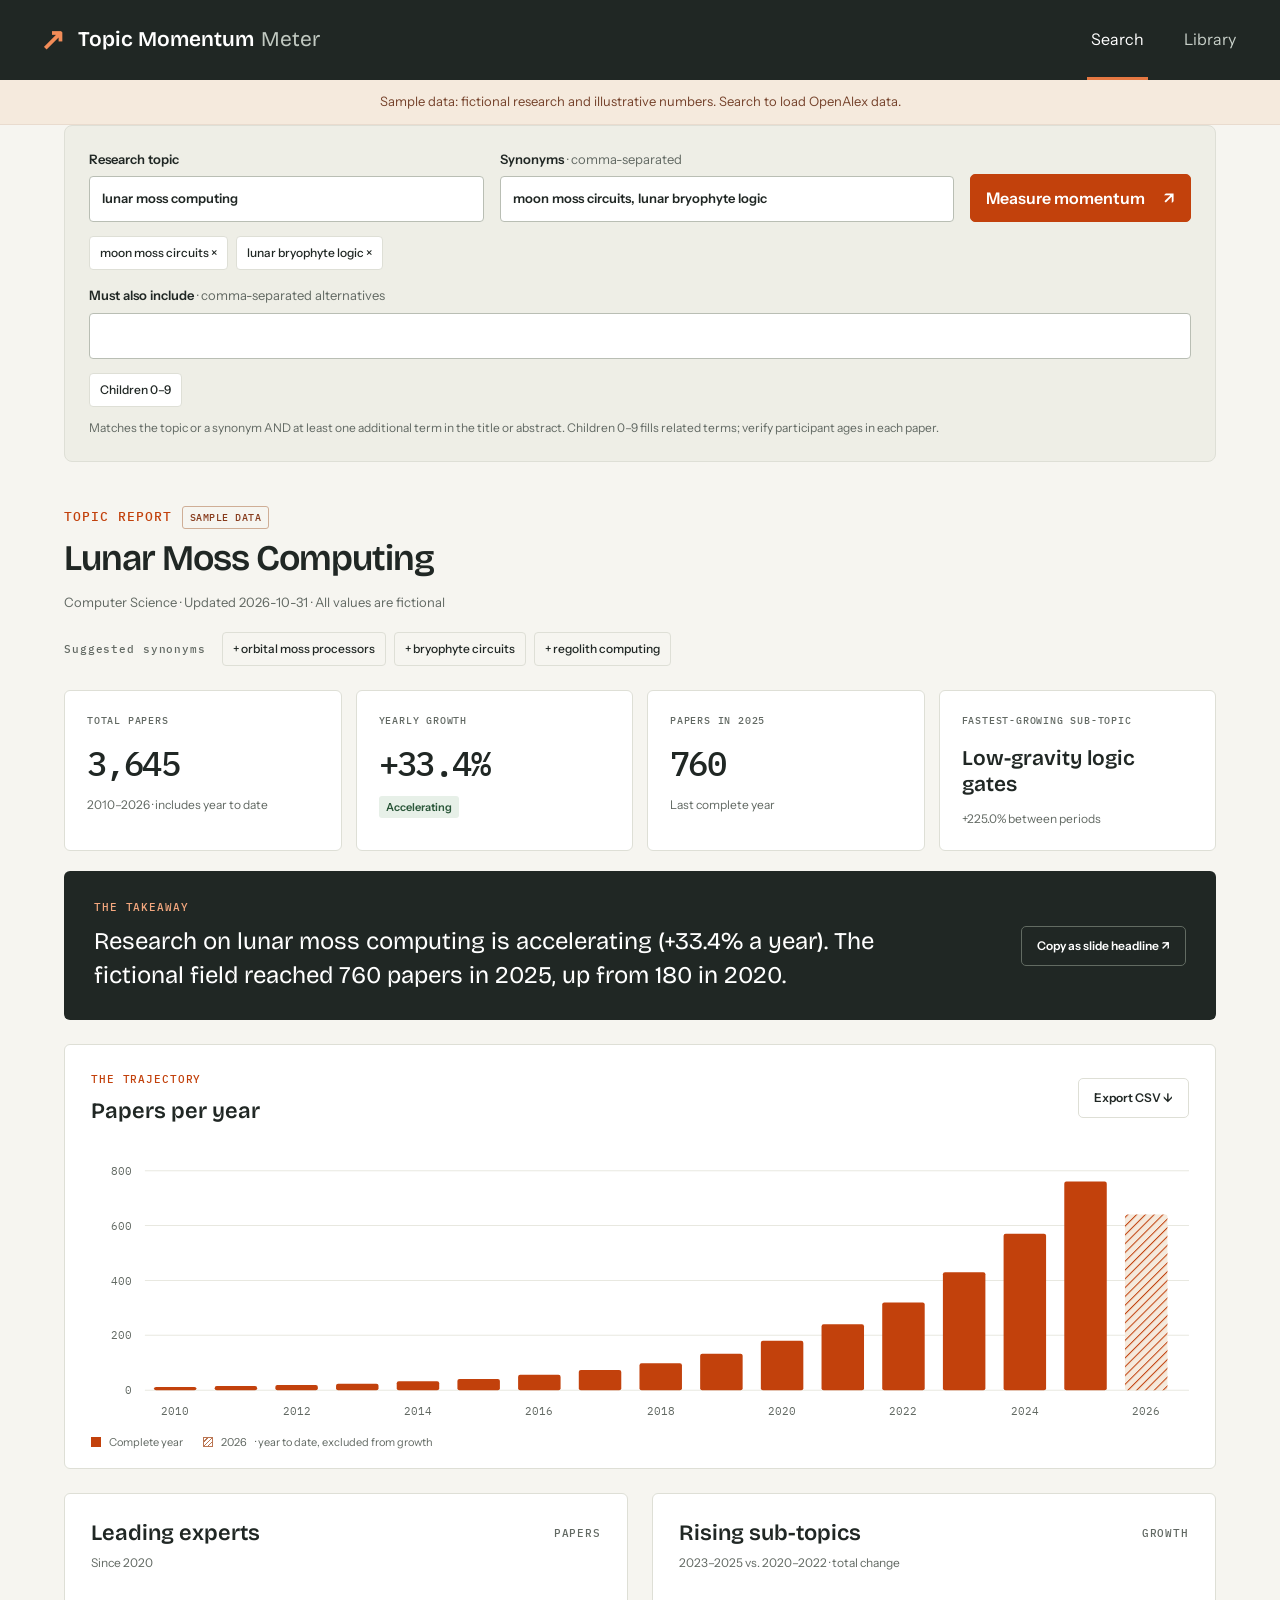
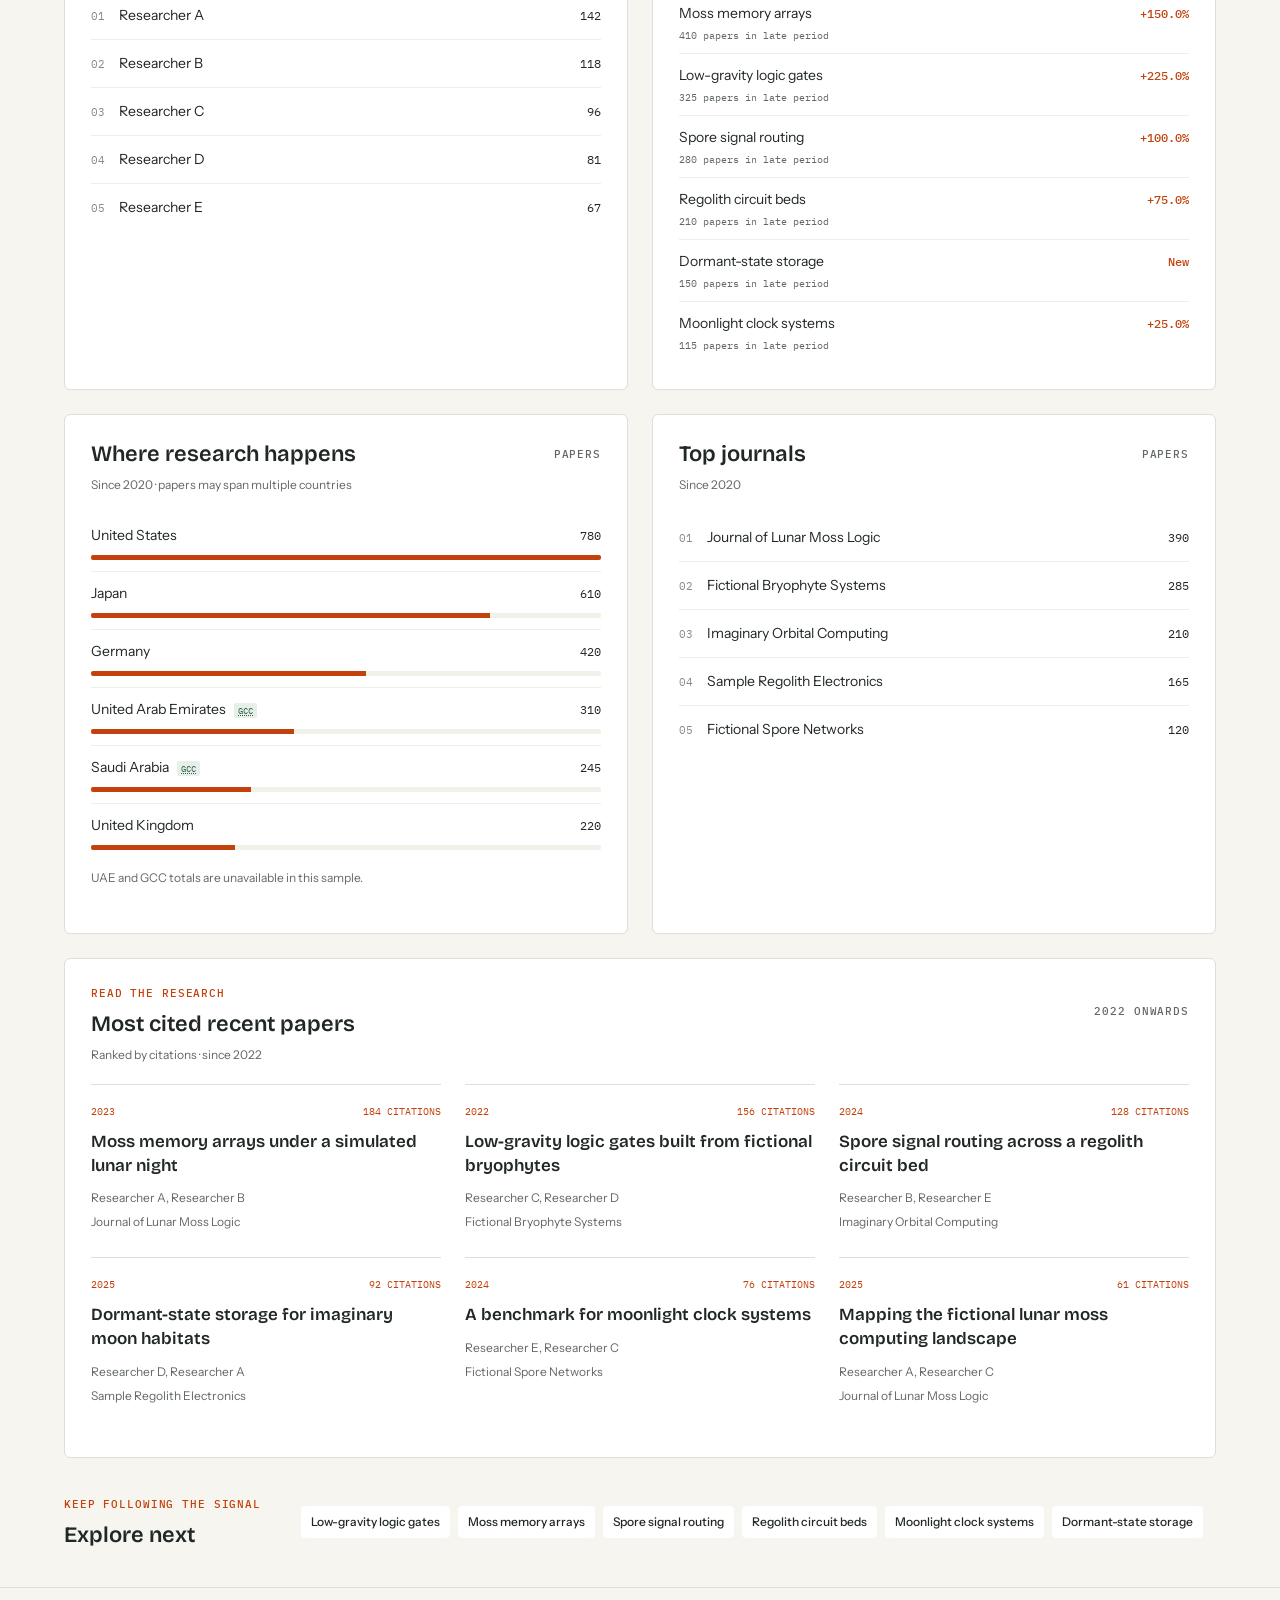
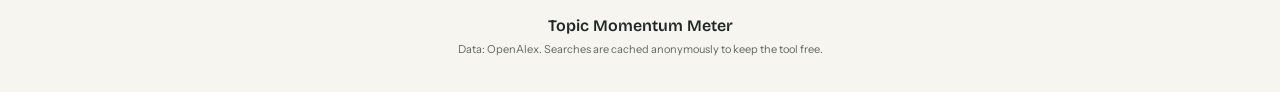
==== site/index.html @ 01250000 "Must-also-include filter, Children 0-9 quick-fill, title and suggestion fixes" ====
<!doctype html>
<html lang="en">
<head>
  <meta charset="utf-8">
  <meta name="viewport" content="width=device-width, initial-scale=1">
  <meta name="description" content="Explore research trends with Topic Momentum Meter.">
  <title>Topic Momentum Meter · Sample data</title>
  <link rel="stylesheet" href="https://fonts.googleapis.com/css2?family=Bricolage+Grotesque:wght@400;500;600;700&family=IBM+Plex+Mono:wght@400;500&family=Instrument+Sans:wght@400;500;600;700&display=swap">
  <link rel="stylesheet" href="styles.css">
  <script defer src="config.js"></script>
  <script defer src="sample-topic.js"></script>
  <script defer src="app.js"></script>
</head>
<body>
  <a class="skip-link" href="#main">Skip to content</a>
  <header class="topbar">
    <a class="brand" href="#search"><span class="brand-mark" aria-hidden="true">↗</span> Topic Momentum <span class="brand-light">Meter</span></a>
    <nav aria-label="Main navigation"><a href="#search" id="search-nav">Search</a><a href="#library" id="library-nav">Library</a></nav>
  </header>
  <div id="data-notice" class="sample-notice"><span class="sample-label">Sample data</span> Fictional research, illustrative numbers. Search to load OpenAlex data.</div>
  <main id="main" tabindex="-1">
    <section id="topic-page" aria-labelledby="topic-name">
      <form id="search-form" class="search-panel">
        <div class="search-fields"><label>Research topic<input id="topic-input" name="topic" required autocomplete="off"></label><label>Synonyms <span class="muted">· comma-separated</span><input id="synonyms-input" name="synonyms" autocomplete="off"></label><button class="primary" type="submit">Measure momentum <span aria-hidden="true">↗</span></button></div>
        <div id="synonym-chips" class="chips" aria-label="Current synonyms"></div>
        <label class="include-label">Must also include <span class="muted">· comma-separated alternatives</span><input id="include-input" name="include" autocomplete="off" aria-describedby="include-note"></label>
        <div class="chips"><button class="chip" id="children-preset" type="button">Children 0–9</button></div>
        <p id="include-note" class="form-note">Matches the topic or a synonym AND at least one additional term in the title or abstract. Children 0–9 fills related terms; verify participant ages in each paper.</p>
      </form>
      <div class="report-heading"><div><a id="back-parent" hidden></a><p class="eyebrow">TOPIC REPORT <span id="report-source" class="sample-label">SAMPLE DATA</span></p><h2 id="topic-name"></h2><p id="topic-meta" class="muted"></p></div></div>
      <p id="no-results" role="status" hidden>No papers found for this topic. Check the spelling or add synonyms.</p>
      <div id="report-content">
      <div class="suggestions"><span class="small-label">Suggested synonyms</span><div id="suggested-synonyms" class="chips"></div></div>
      <div id="kpis" class="kpi-grid"></div>
      <section class="headline-panel" aria-label="Slide headline"><div><p class="eyebrow">THE TAKEAWAY</p><p id="headline"></p></div><button id="copy-headline" type="button">Copy as slide headline <span aria-hidden="true">↗</span></button></section>
      <section class="panel chart-panel" aria-labelledby="chart-heading"><div class="panel-heading"><div><p class="eyebrow">THE TRAJECTORY</p><h3 id="chart-heading">Papers per year</h3></div><button id="export-csv" type="button">Export CSV ↓</button></div><div id="year-chart"></div><p class="chart-note"><span class="legend-dot"></span> Complete year <span class="hatch-swatch"></span> <span id="current-year-label"></span> · year to date, excluded from growth</p></section>
      <div class="detail-grid"><section class="panel" aria-labelledby="experts-heading"><div class="panel-heading"><h3 id="experts-heading">Leading experts</h3><span class="small-label">PAPERS</span></div><p class="section-note">Since 2020</p><ol id="experts" class="rank-list"></ol></section><section id="subtopics-panel" class="panel" aria-labelledby="subtopics-heading"><div class="panel-heading"><h3 id="subtopics-heading">Rising sub-topics</h3><span class="small-label">GROWTH</span></div><p class="section-note">2023–2025 vs. 2020–2022 · total change</p><div id="subtopics"></div></section><section class="panel" aria-labelledby="countries-heading"><div class="panel-heading"><h3 id="countries-heading">Where research happens</h3><span class="small-label">PAPERS</span></div><p class="section-note">Since 2020 · papers may span multiple countries</p><div id="countries"></div><p id="regional-counts" class="section-note"></p></section><section class="panel" aria-labelledby="journals-heading"><div class="panel-heading"><h3 id="journals-heading">Top journals</h3><span class="small-label">PAPERS</span></div><p class="section-note">Since 2020</p><ol id="journals" class="rank-list"></ol></section></div>
      <section class="panel" aria-labelledby="papers-heading"><div class="panel-heading"><div><p class="eyebrow">READ THE RESEARCH</p><h3 id="papers-heading">Most cited recent papers</h3></div><span class="small-label">2022 ONWARDS</span></div><p class="section-note">Ranked by citations · since 2022</p><div id="papers" class="paper-grid"></div></section>
      <section id="explore-section" class="explore" aria-labelledby="explore-heading"><div><p class="eyebrow">KEEP FOLLOWING THE SIGNAL</p><h3 id="explore-heading">Explore next</h3></div><div id="explore-next" class="chips"></div></section>
      </div>
    </section>
    <section id="library-page" aria-labelledby="library-heading" hidden>
      <div class="intro"><p class="eyebrow">A SHARED MAP OF RESEARCH</p><h1 id="library-heading">The topic library.</h1><p>Browse saved research topics and the sub-topics explored within them.</p></div>
      <div class="library-layout"><aside class="panel field-panel"><h2>Research fields</h2><div id="fields"></div></aside><div><div class="library-tools"><label>Search the library<input id="library-search" type="search" placeholder="Find a topic or synonym"></label><label>Sort by<select id="library-sort"><option value="momentum">Momentum</option><option value="name">Name</option><option value="updated">Last updated</option></select></label></div><p id="library-error" role="status" hidden></p><button id="library-retry" type="button" hidden>Try loading the Library again</button><p id="library-count" class="small-label" role="status"></p><div id="library-cards"></div><p id="library-empty" class="panel" hidden>No topics match. Try a different search or choose All fields.</p></div></div>
    </section>
    <p id="status" class="status" role="status" aria-live="polite" hidden></p>
  </main>
  <footer><span class="footer-brand">Topic Momentum Meter</span><p>Data: OpenAlex. Searches are cached anonymously to keep the tool free.</p></footer>
</body>
</html>
---- site/styles.css ----
:root{--ink:#202724;--muted:#626963;--paper:#f6f5f0;--line:#dedfd6;--accent:#C2410C;--soft:#fceee5;--green:#35604b;--heading:'Bricolage Grotesque',sans-serif;--body:'Instrument Sans',sans-serif;--mono:'IBM Plex Mono',monospace}
*{box-sizing:border-box}body{margin:0;background:var(--paper);color:var(--ink);font-family:var(--body);font-size:16px;line-height:1.5}button,input,select{font:inherit}button,a,input,select{-webkit-tap-highlight-color:transparent}button,a{touch-action:manipulation}button{cursor:pointer}a{color:inherit}button{border:1px solid var(--line);border-radius:5px;background:#fff;color:var(--ink);padding:10px 15px;font-weight:600}button:hover{border-color:var(--accent);color:var(--accent)}button:disabled{cursor:default}a:focus-visible,button:focus-visible,input:focus-visible,select:focus-visible{outline:3px solid var(--accent);outline-offset:4px}[hidden]{display:none!important}.skip-link{position:absolute;left:16px;top:-100px;z-index:10;background:#fff;padding:12px}.skip-link:focus{top:12px}.topbar{background:var(--ink);color:#fff;display:flex;align-items:center;justify-content:space-between;padding:0 max(24px,calc((100vw - 1200px)/2));min-height:80px;gap:24px}.brand{font-family:var(--heading);font-size:21px;font-weight:600;text-decoration:none;display:flex;align-items:center;gap:7px}.brand-light{font-weight:400;color:#c1c9c1}.brand-mark{color:#f18c58;font-size:30px;margin-right:6px}nav{display:flex;gap:32px;align-self:stretch}nav a{display:flex;align-items:center;text-decoration:none;border-bottom:3px solid transparent;padding:0 4px;color:#c7cfc8}nav a[aria-current=page]{color:#fff;border-color:#e57842}.sample-notice{padding:12px 24px;text-align:center;border-bottom:1px solid #e9dbce;background:#f5eadd;font-size:13px;color:#75422b}.sample-label{display:inline-block;font-family:var(--mono);font-size:10px;font-weight:500;letter-spacing:.05em;text-transform:uppercase;border:1px solid #cfae96;padding:3px 7px;border-radius:3px;color:#873b1c;vertical-align:middle;margin-right:8px}main{max-width:1200px;padding:0 24px;margin:auto}.intro{padding:52px 0 28px}.eyebrow,.small-label{font-family:var(--mono);font-size:11px;font-weight:500;letter-spacing:.08em}.eyebrow{color:var(--accent);margin:0 0 10px}.intro h1{font:500 clamp(32px,4.3vw,54px)/1.12 var(--heading);letter-spacing:-1.8px;margin:0 0 14px}.intro>p:last-child{color:var(--muted);margin:0;font-size:17px}h2,h3,p{overflow-wrap:anywhere}h2,h3{font-family:var(--heading);font-weight:600;line-height:1.2}h3{font-size:22px;margin:0}.search-panel{padding:24px;background:#eeeee6;border:1px solid var(--line);border-radius:8px}.search-fields{display:grid;grid-template-columns:1fr 1.15fr auto;gap:16px;align-items:end}label{display:block;font-size:13px;font-weight:600}input,select{display:block;width:100%;border:1px solid #b9beb4;background:#fff;color:var(--ink);border-radius:4px;padding:12px;margin-top:7px;min-height:46px;min-width:0}input::placeholder{color:#73796f}.muted,.section-note,.form-note{color:var(--muted)}label .muted{font-weight:400}.primary{background:var(--accent);color:#fff;border-color:var(--accent);min-height:48px;display:flex;gap:18px;align-items:center;justify-content:center}.primary:hover{color:#fff;background:#9b3309}.chips{display:flex;flex-wrap:wrap;gap:8px}.chip{font-size:12px;border-radius:4px;padding:7px 10px;font-weight:500;background:transparent;overflow-wrap:anywhere;max-width:100%}.search-panel .chips{margin-top:14px}.search-panel .chip{background:#fff}.form-note{font-size:12px;margin:12px 0 0}.report-heading{display:flex;align-items:center;justify-content:space-between;gap:16px;margin:44px 0 20px}.report-heading h2{font-size:36px;letter-spacing:-1px;text-transform:capitalize;margin:8px 0}.report-heading p{margin-bottom:0;font-size:13px}.suggestions{display:flex;align-items:center;gap:16px;margin-bottom:24px}.small-label{color:var(--muted)}.kpi-grid{display:grid;grid-template-columns:repeat(4,minmax(0,1fr));gap:14px;margin-bottom:20px}.kpi{background:#fff;border:1px solid var(--line);border-radius:6px;padding:22px;min-width:0}.kpi .small-label{display:block;font-size:10px}.kpi-value{font:500 34px/1.2 var(--mono);margin:15px 0 12px;letter-spacing:-1.6px}.kpi-value.topic-value{font:600 21px/1.25 var(--heading);letter-spacing:0;margin-top:17px}.kpi-note{font-size:12px;color:var(--muted);margin:0}.badge{display:inline-block;background:#e7f0e8;color:#2c583b;border-radius:3px;padding:3px 7px;font-size:11px;font-weight:600}.headline-panel{display:flex;gap:32px;align-items:center;justify-content:space-between;background:var(--ink);color:#fff;padding:28px 30px;border-radius:6px;margin-bottom:24px}.headline-panel .eyebrow{color:#f3a77e}.headline-panel #headline{font:400 24px/1.4 var(--heading);max-width:780px;margin:0}.headline-panel button{flex-shrink:0;background:transparent;color:#fff;border-color:#626b62;font-size:12px}.panel{background:#fff;border:1px solid var(--line);border-radius:6px;padding:26px;margin-bottom:24px;min-width:0}.panel-heading{display:flex;justify-content:space-between;align-items:center;gap:12px}.panel-heading button{font-size:12px}.chart-panel{padding-bottom:18px}#year-chart svg{width:100%;height:auto;display:block;margin-top:28px}.chart-note{display:flex;flex-wrap:wrap;align-items:center;gap:8px;color:var(--muted);font-size:11px;margin:12px 0 0}.legend-dot,.hatch-swatch{width:10px;height:10px;display:inline-block;background:var(--accent)}.hatch-swatch{margin-left:12px;background:repeating-linear-gradient(135deg,#fff,#fff 2px,#bb7653 2px,#bb7653 3px);border:1px solid #bb7653}.detail-grid{display:grid;grid-template-columns:1fr 1fr;gap:0 24px}.section-note{font-size:12px;margin:8px 0 20px}.rank-list{list-style:none;padding:0;margin:0;counter-reset:rank}.rank-list li{counter-increment:rank;display:flex;gap:14px;align-items:baseline;padding:13px 0;border-bottom:1px solid #eeeee8;font-size:14px}.rank-list li:last-child{border:0}.rank-list li:before{content:counter(rank,decimal-leading-zero);font:11px var(--mono);color:#858b81}.rank-list .rank-name{flex:1}.number{font-family:var(--mono);font-size:12px}.data-row{padding:11px 0;border-bottom:1px solid #eeeee8}.data-row:last-child{border:0}.row-heading{display:flex;justify-content:space-between;align-items:baseline;gap:12px;font-size:14px}.row-heading>span:first-child{min-width:0}.row-value{white-space:nowrap;color:var(--accent);font:500 12px var(--mono)}.row-note{font:10px var(--mono);color:var(--muted);margin:5px 0 0}.bar-track{height:5px;background:#f1f0e9;margin-top:9px;border-radius:2px;overflow:hidden}.bar-fill{height:100%;background:var(--accent)}.gcc{font:9px var(--mono);color:var(--green);background:#e7f0e8;padding:2px 4px;margin-left:5px;border-radius:2px}.paper-grid{display:grid;grid-template-columns:repeat(3,minmax(0,1fr));gap:0 24px}.paper{padding:20px 0;border-top:1px solid var(--line);min-width:0}.paper h4{font:600 17px/1.4 var(--heading);margin:12px 0}.paper p{font-size:12px;color:var(--muted);margin:6px 0}.paper-meta{display:flex;justify-content:space-between;gap:8px;font:10px var(--mono);color:var(--accent)}.explore{display:flex;align-items:center;gap:40px;padding:14px 0 38px}.explore>div:first-child{flex-shrink:0}.explore .chip{background:#fff}.library-layout{display:grid;grid-template-columns:230px minmax(0,1fr);gap:32px;margin:12px 0 60px}.field-panel{align-self:start;padding:20px}.field-panel h2{font-size:18px;margin:0 0 16px}.field-button{border:0;display:flex;justify-content:space-between;width:100%;font-size:13px;margin:6px 0;padding:10px;text-align:left;gap:12px}.field-button[aria-pressed=true]{color:var(--accent);background:var(--soft)}.library-tools{display:grid;grid-template-columns:1fr 190px;gap:18px}.library-card{border:1px solid var(--line);border-radius:6px;background:#fff;padding:26px;margin-top:20px}.library-card h2{font-size:26px;margin:20px 0 8px;text-transform:capitalize}.library-card h2 a{text-decoration:none}.library-card h2 a:hover{color:var(--accent);text-decoration:underline}.library-card .mini-chart{display:block;width:100%;height:64px;margin:24px 0}.library-card .card-meta{display:flex;justify-content:space-between;align-items:center;gap:12px}.library-card .chips{margin:12px 0 24px}.library-card .updated{font:11px var(--mono);color:var(--muted)}.status{position:fixed;bottom:20px;left:50%;transform:translateX(-50%);width:max-content;max-width:calc(100% - 32px);background:var(--ink);color:#fff;padding:16px 22px;border-radius:6px;box-shadow:0 4px 24px #0003;z-index:5;font-size:14px}footer{border-top:1px solid var(--line);padding:28px 24px;text-align:center;color:var(--muted);font-size:11px}footer p{margin:6px 0}.footer-brand{font:600 16px var(--heading);color:var(--ink)}
@media(min-width:1500px){main{max-width:1280px}.topbar{padding-left:calc((100vw - 1232px)/2);padding-right:calc((100vw - 1232px)/2)}}
@media(max-width:1000px){.search-fields{grid-template-columns:1fr 1fr}.search-fields .primary{grid-column:1/-1}.kpi-grid{grid-template-columns:repeat(2,minmax(0,1fr))}.headline-panel{align-items:flex-start;flex-direction:column;gap:20px}.paper-grid{grid-template-columns:repeat(2,minmax(0,1fr))}.library-layout{grid-template-columns:190px minmax(0,1fr);gap:20px}.explore{align-items:flex-start;flex-direction:column;gap:20px}.brand-light{display:none}}
@media(max-width:650px){.topbar{padding:0 16px;min-height:68px;gap:10px}.brand{font-size:16px;gap:4px}.brand-mark{font-size:24px;margin-right:2px}nav{gap:16px;font-size:13px}.sample-notice{font-size:11px;padding:10px 16px}.sample-label{font-size:9px}main{padding:0 16px}.intro{padding-top:32px}.intro h1{letter-spacing:-1px}.intro>p:last-child{font-size:15px}.search-panel{padding:16px}.search-fields{grid-template-columns:1fr}.search-fields .primary{grid-column:auto}.report-heading{margin-top:32px}.report-heading h2{font-size:29px}.suggestions{flex-direction:column;align-items:flex-start;gap:8px}.kpi-grid{gap:10px}.kpi{padding:16px}.kpi-value{font-size:28px}.kpi .small-label{font-size:9px}.kpi-value.topic-value{font-size:18px}.headline-panel{padding:22px}.headline-panel #headline{font-size:21px}.panel{padding:18px}.panel-heading h3{font-size:19px}.panel-heading .small-label{font-size:9px}.detail-grid,.paper-grid{grid-template-columns:1fr}.library-layout{grid-template-columns:1fr;gap:0}.field-panel{padding:16px}.library-tools{grid-template-columns:1fr}.library-card{padding:20px}.library-card .card-meta{flex-wrap:wrap}.chart-note{font-size:10px}.chart-panel{padding:16px 10px}.chart-panel .panel-heading{padding:0 6px}}

.library-card{position:relative}.library-card h2 a::after{content:"";position:absolute;inset:0;border-radius:6px}.library-card .chips a{position:relative;z-index:1;display:inline-flex;text-decoration:none;border:1px solid var(--line)}.library-card .chips a:hover{color:var(--accent);border-color:var(--accent)}

.include-label{margin-top:16px}
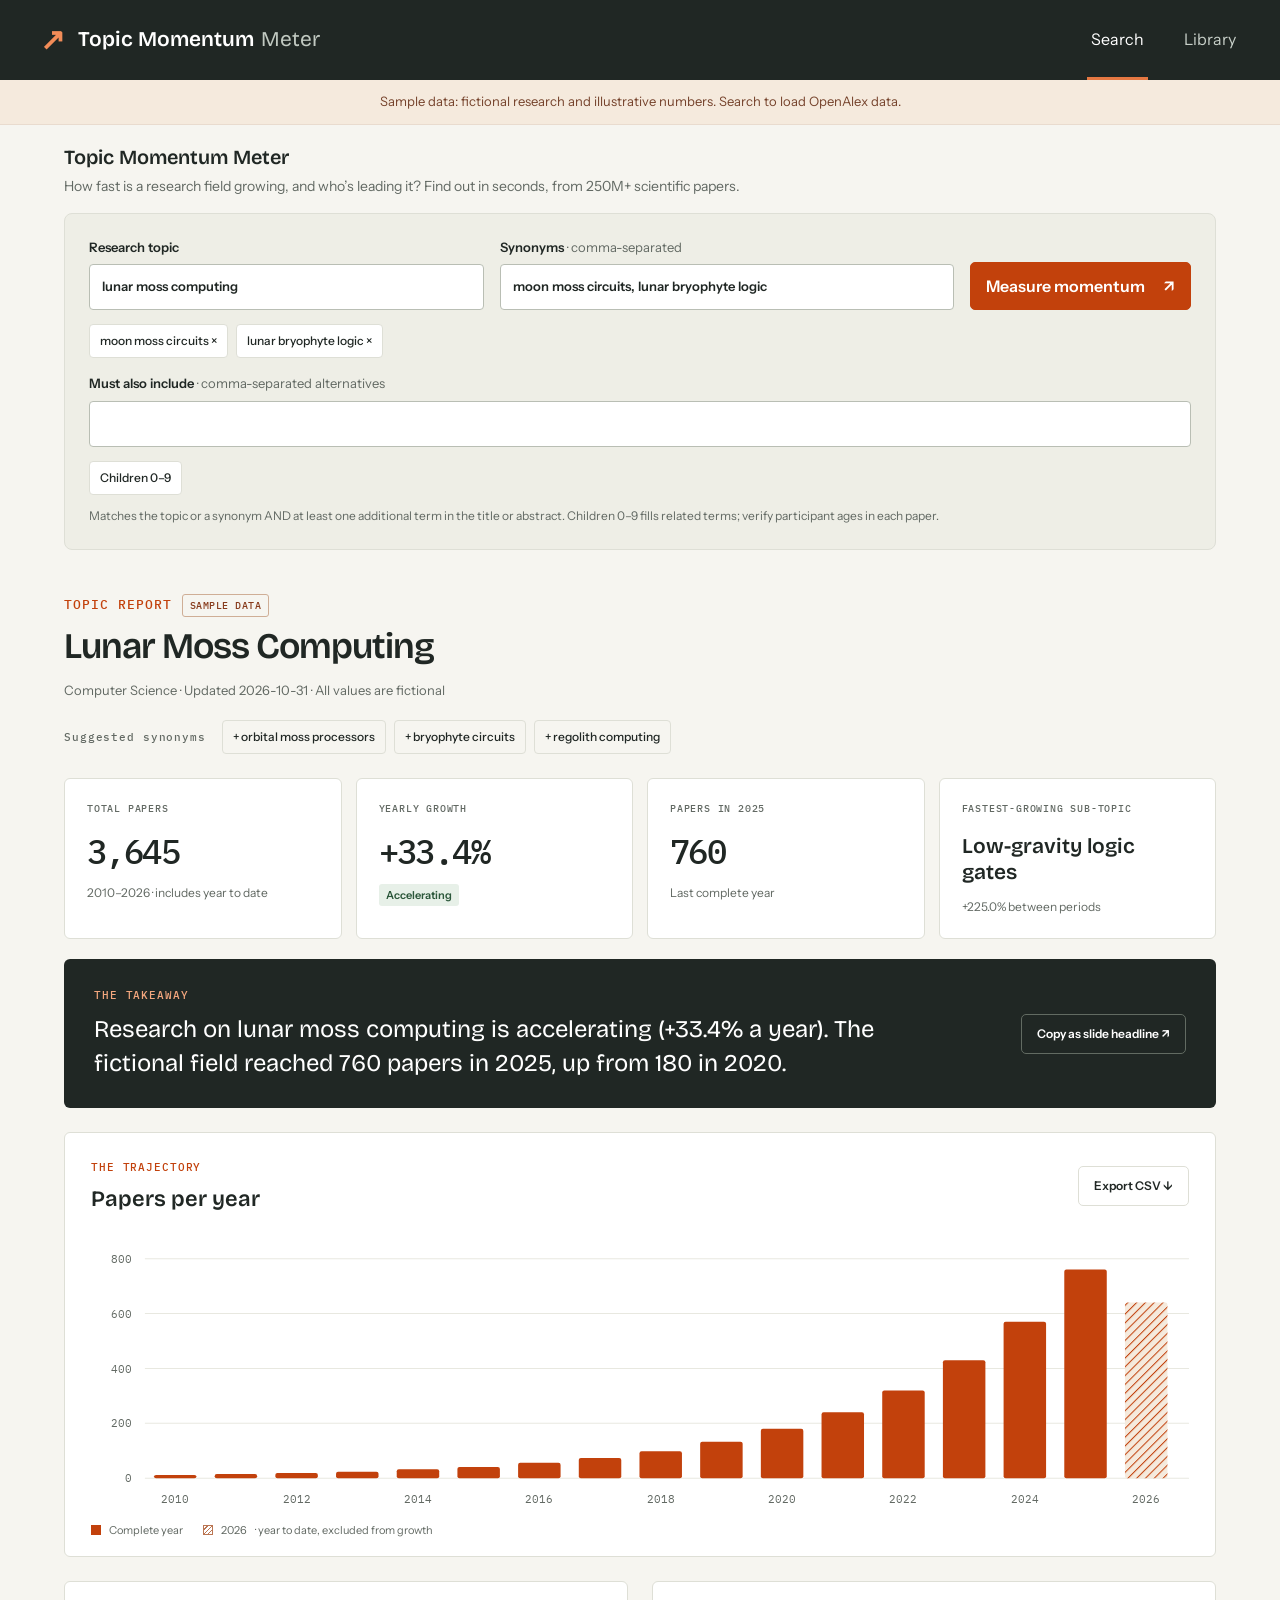
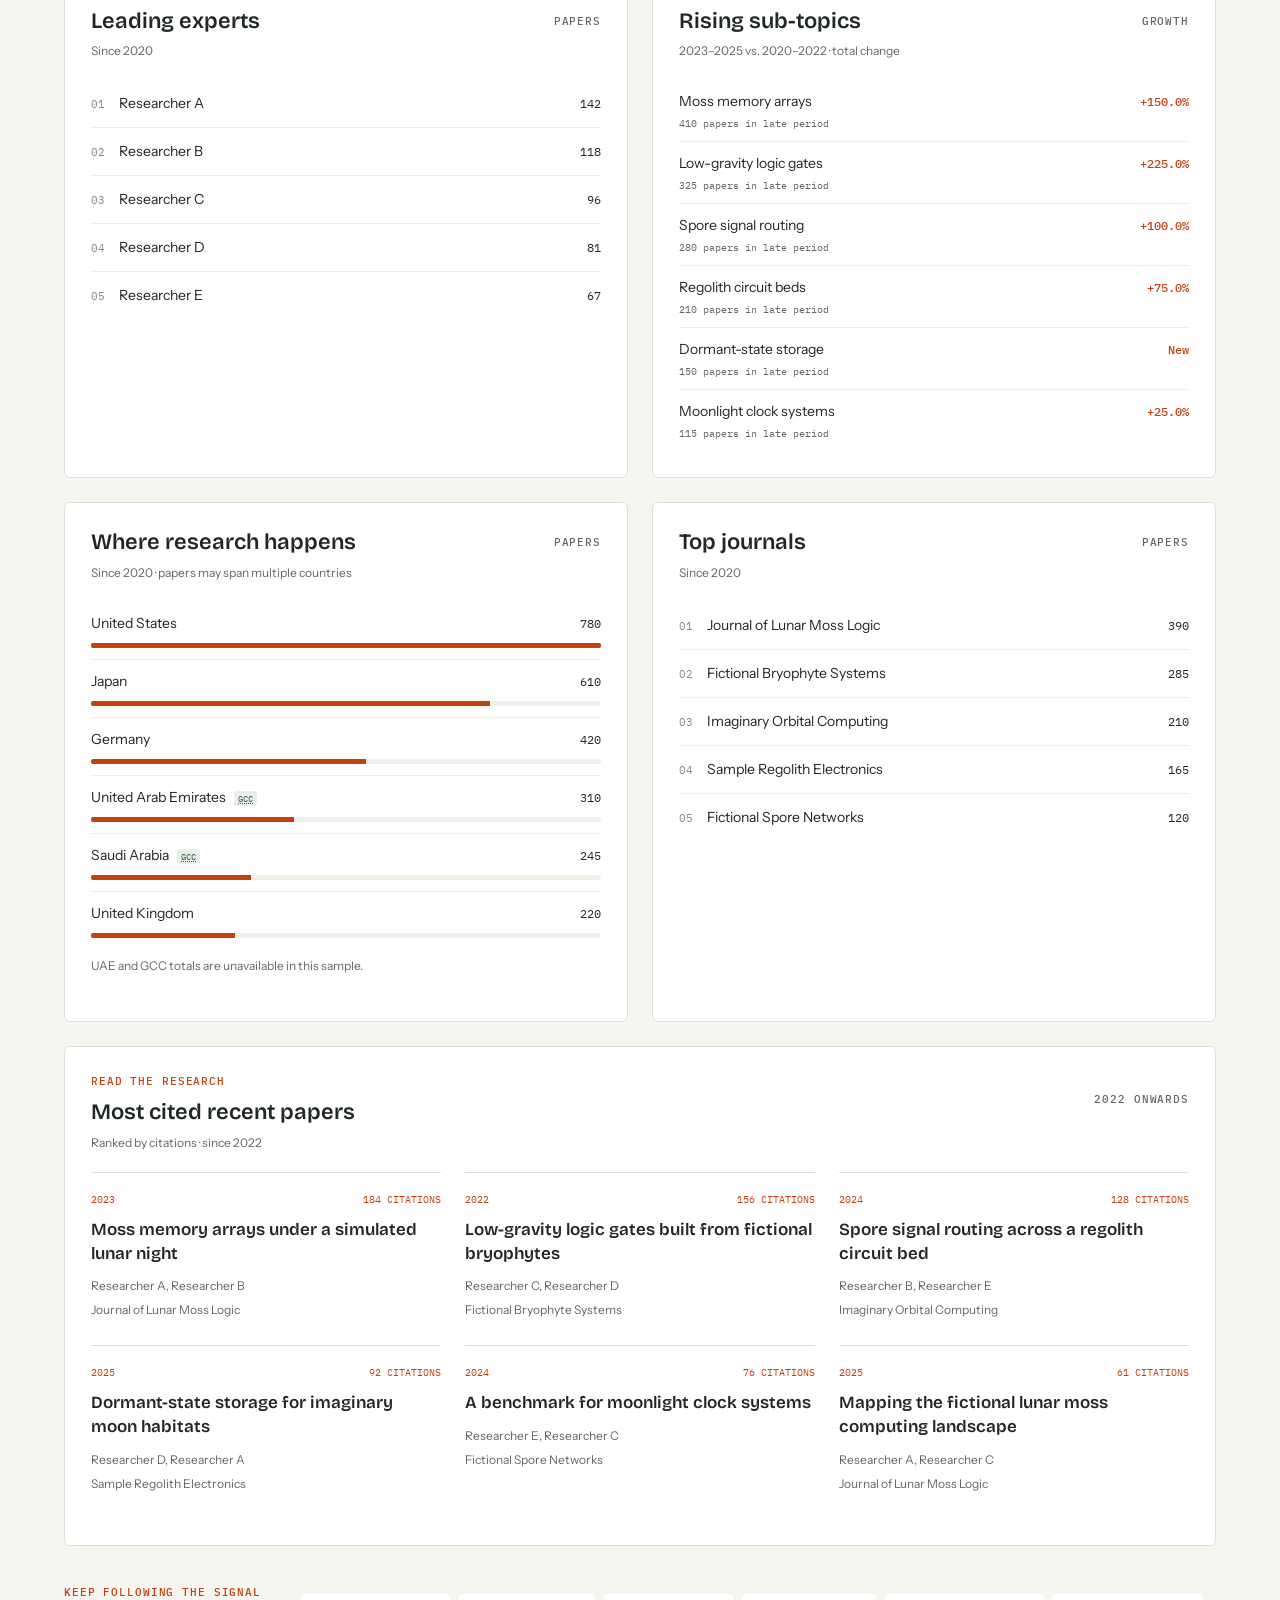
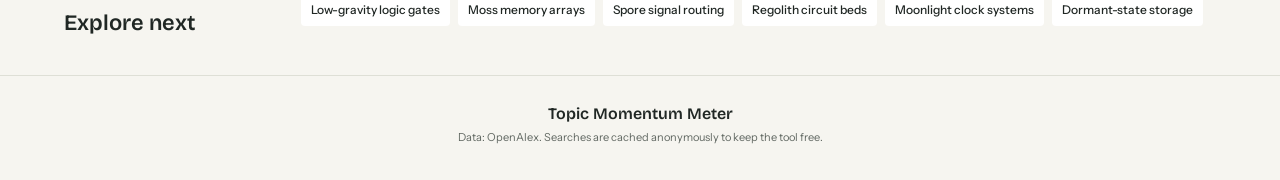
==== commit 5be239f2: "Add short intro above the search" ====
--- a/site/index.html
+++ b/site/index.html
@@ -20,6 +20,10 @@
   <div id="data-notice" class="sample-notice"><span class="sample-label">Sample data</span> Fictional research, illustrative numbers. Search to load OpenAlex data.</div>
   <main id="main" tabindex="-1">
     <section id="topic-page" aria-labelledby="topic-name">
+      <div class="search-intro">
+        <h1>Topic Momentum Meter</h1>
+        <p>How fast is a research field growing, and who’s leading it? Find out in seconds, from 250M+ scientific papers.</p>
+      </div>
       <form id="search-form" class="search-panel">
         <div class="search-fields"><label>Research topic<input id="topic-input" name="topic" required autocomplete="off"></label><label>Synonyms <span class="muted">· comma-separated</span><input id="synonyms-input" name="synonyms" autocomplete="off"></label><button class="primary" type="submit">Measure momentum <span aria-hidden="true">↗</span></button></div>
         <div id="synonym-chips" class="chips" aria-label="Current synonyms"></div>
--- a/site/styles.css
+++ b/site/styles.css
@@ -7,3 +7,4 @@
 .library-card{position:relative}.library-card h2 a::after{content:"";position:absolute;inset:0;border-radius:6px}.library-card .chips a{position:relative;z-index:1;display:inline-flex;text-decoration:none;border:1px solid var(--line)}.library-card .chips a:hover{color:var(--accent);border-color:var(--accent)}
 
 .include-label{margin-top:16px}
+.search-intro{margin:20px 0 16px}.search-intro h1{font:600 20px/1.25 var(--heading);color:var(--ink);margin:0 0 6px}.search-intro p{font-size:14px;line-height:1.5;color:var(--muted);margin:0;overflow-wrap:anywhere}
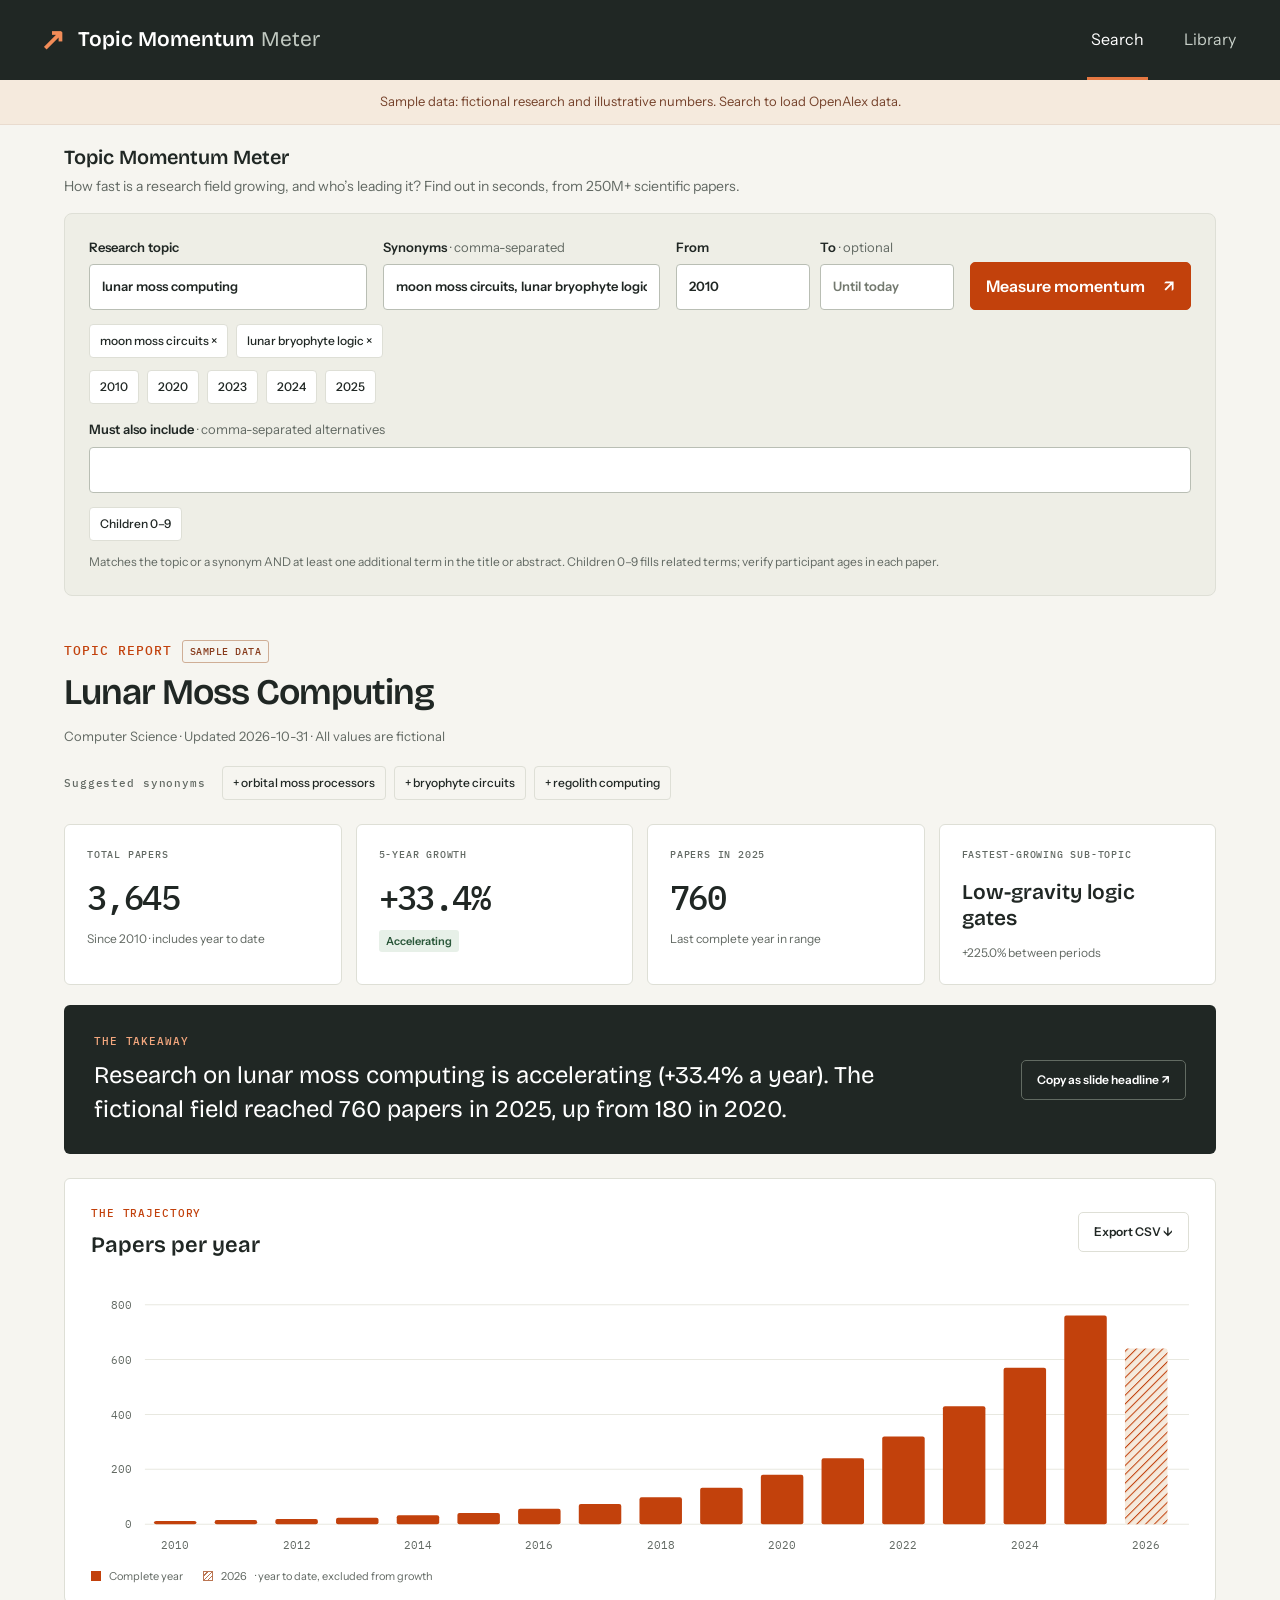
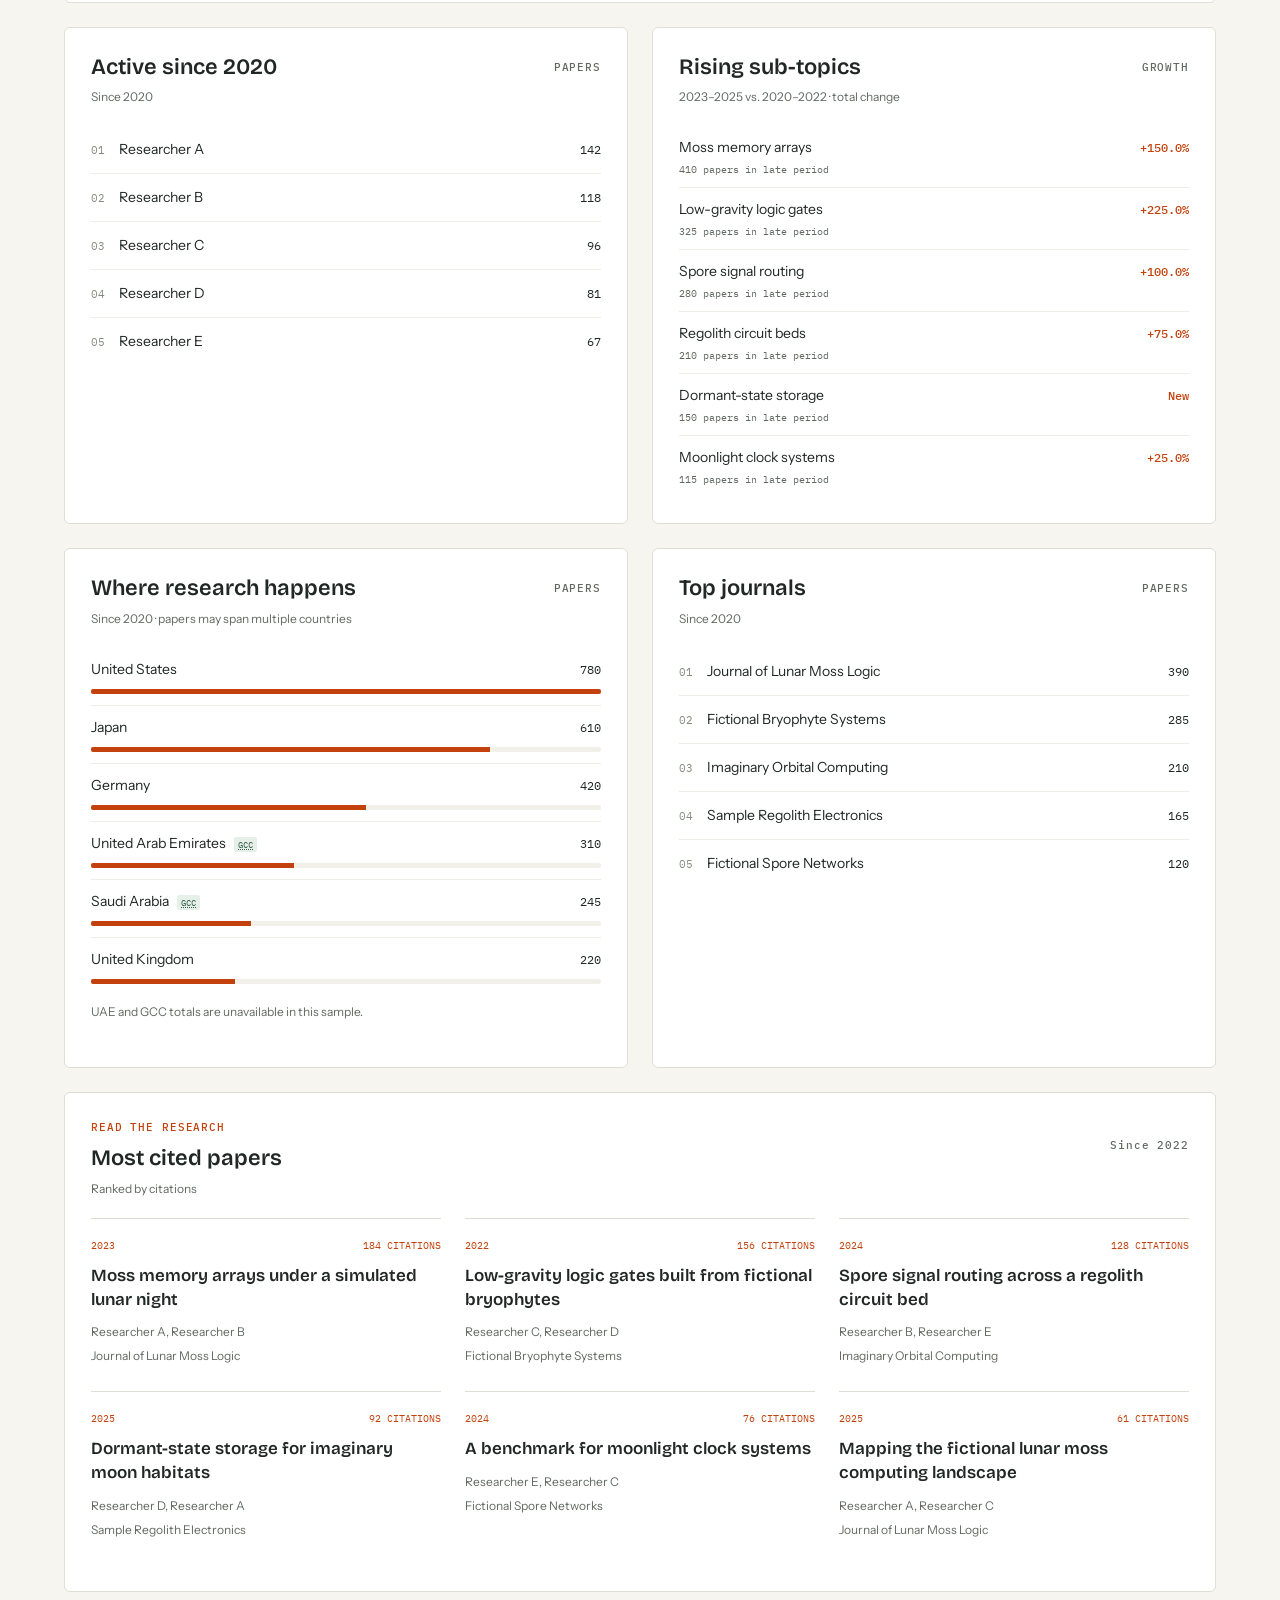
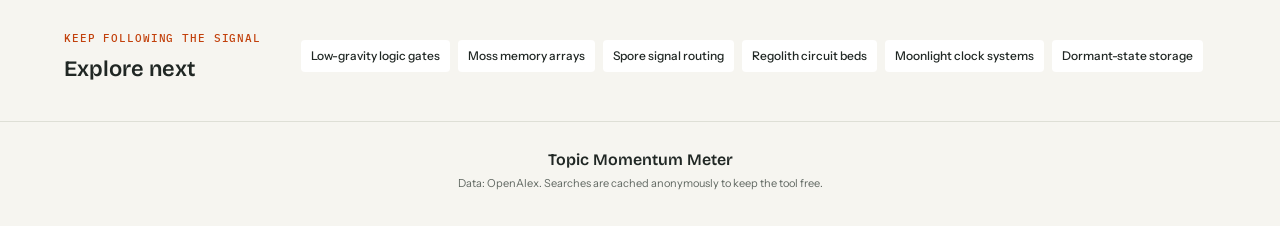
==== commit eb73fd0f: "Custom year range and cache v2" ====
--- a/site/index.html
+++ b/site/index.html
@@ -24,9 +24,10 @@
         <h1>Topic Momentum Meter</h1>
         <p>How fast is a research field growing, and who’s leading it? Find out in seconds, from 250M+ scientific papers.</p>
       </div>
-      <form id="search-form" class="search-panel">
-        <div class="search-fields"><label>Research topic<input id="topic-input" name="topic" required autocomplete="off"></label><label>Synonyms <span class="muted">· comma-separated</span><input id="synonyms-input" name="synonyms" autocomplete="off"></label><button class="primary" type="submit">Measure momentum <span aria-hidden="true">↗</span></button></div>
+      <form novalidate id="search-form" class="search-panel">
+        <div class="search-fields"><label>Research topic<input id="topic-input" name="topic" required autocomplete="off"></label><label>Synonyms <span class="muted">· comma-separated</span><input id="synonyms-input" name="synonyms" autocomplete="off"></label><div class="range-fields"><label>From<input id="from-input" name="from" type="number" min="2000" step="1" value="2010" required></label><label>To <span class="muted">· optional</span><input id="to-input" name="to" type="number" min="2000" step="1" placeholder="Until today"></label></div><button class="primary" type="submit">Measure momentum <span aria-hidden="true">↗</span></button></div>
         <div id="synonym-chips" class="chips" aria-label="Current synonyms"></div>
+        <div class="range-presets" aria-label="Quick-fill From year"><button type="button" class="chip" data-range-preset="2010">2010</button><button type="button" class="chip" data-range-preset="2020">2020</button><button type="button" class="chip" data-range-preset="2023">2023</button><button type="button" class="chip" data-range-preset="2024">2024</button><button type="button" class="chip" data-range-preset="2025">2025</button></div>
         <label class="include-label">Must also include <span class="muted">· comma-separated alternatives</span><input id="include-input" name="include" autocomplete="off" aria-describedby="include-note"></label>
         <div class="chips"><button class="chip" id="children-preset" type="button">Children 0–9</button></div>
         <p id="include-note" class="form-note">Matches the topic or a synonym AND at least one additional term in the title or abstract. Children 0–9 fills related terms; verify participant ages in each paper.</p>
@@ -38,14 +39,14 @@
       <div id="kpis" class="kpi-grid"></div>
       <section class="headline-panel" aria-label="Slide headline"><div><p class="eyebrow">THE TAKEAWAY</p><p id="headline"></p></div><button id="copy-headline" type="button">Copy as slide headline <span aria-hidden="true">↗</span></button></section>
       <section class="panel chart-panel" aria-labelledby="chart-heading"><div class="panel-heading"><div><p class="eyebrow">THE TRAJECTORY</p><h3 id="chart-heading">Papers per year</h3></div><button id="export-csv" type="button">Export CSV ↓</button></div><div id="year-chart"></div><p class="chart-note"><span class="legend-dot"></span> Complete year <span class="hatch-swatch"></span> <span id="current-year-label"></span> · year to date, excluded from growth</p></section>
-      <div class="detail-grid"><section class="panel" aria-labelledby="experts-heading"><div class="panel-heading"><h3 id="experts-heading">Leading experts</h3><span class="small-label">PAPERS</span></div><p class="section-note">Since 2020</p><ol id="experts" class="rank-list"></ol></section><section id="subtopics-panel" class="panel" aria-labelledby="subtopics-heading"><div class="panel-heading"><h3 id="subtopics-heading">Rising sub-topics</h3><span class="small-label">GROWTH</span></div><p class="section-note">2023–2025 vs. 2020–2022 · total change</p><div id="subtopics"></div></section><section class="panel" aria-labelledby="countries-heading"><div class="panel-heading"><h3 id="countries-heading">Where research happens</h3><span class="small-label">PAPERS</span></div><p class="section-note">Since 2020 · papers may span multiple countries</p><div id="countries"></div><p id="regional-counts" class="section-note"></p></section><section class="panel" aria-labelledby="journals-heading"><div class="panel-heading"><h3 id="journals-heading">Top journals</h3><span class="small-label">PAPERS</span></div><p class="section-note">Since 2020</p><ol id="journals" class="rank-list"></ol></section></div>
-      <section class="panel" aria-labelledby="papers-heading"><div class="panel-heading"><div><p class="eyebrow">READ THE RESEARCH</p><h3 id="papers-heading">Most cited recent papers</h3></div><span class="small-label">2022 ONWARDS</span></div><p class="section-note">Ranked by citations · since 2022</p><div id="papers" class="paper-grid"></div></section>
+      <div class="detail-grid"><section class="panel" aria-labelledby="experts-heading"><div class="panel-heading"><h3 id="experts-heading">Leading experts</h3><span class="small-label">PAPERS</span></div><p id="experts-note" class="section-note">Since 2020</p><ol id="experts" class="rank-list"></ol></section><section id="subtopics-panel" class="panel" aria-labelledby="subtopics-heading"><div class="panel-heading"><h3 id="subtopics-heading">Rising sub-topics</h3><span id="subtopics-metric" class="small-label">GROWTH</span></div><p id="subtopics-note" class="section-note">2023–2025 vs. 2020–2022 · total change</p><div id="subtopics"></div></section><section class="panel" aria-labelledby="countries-heading"><div class="panel-heading"><h3 id="countries-heading">Where research happens</h3><span class="small-label">PAPERS</span></div><p id="countries-note" class="section-note">Since 2020 · papers may span multiple countries</p><div id="countries"></div><p id="regional-counts" class="section-note"></p></section><section class="panel" aria-labelledby="journals-heading"><div class="panel-heading"><h3 id="journals-heading">Top journals</h3><span class="small-label">PAPERS</span></div><p id="journals-note" class="section-note">Since 2020</p><ol id="journals" class="rank-list"></ol></section></div>
+      <section class="panel" aria-labelledby="papers-heading"><div class="panel-heading"><div><p class="eyebrow">READ THE RESEARCH</p><h3 id="papers-heading">Most cited papers</h3></div><span id="papers-period" class="small-label">Since 2010</span></div><p class="section-note">Ranked by citations</p><div id="papers" class="paper-grid"></div></section>
       <section id="explore-section" class="explore" aria-labelledby="explore-heading"><div><p class="eyebrow">KEEP FOLLOWING THE SIGNAL</p><h3 id="explore-heading">Explore next</h3></div><div id="explore-next" class="chips"></div></section>
       </div>
     </section>
     <section id="library-page" aria-labelledby="library-heading" hidden>
-      <div class="intro"><p class="eyebrow">A SHARED MAP OF RESEARCH</p><h1 id="library-heading">The topic library.</h1><p>Browse saved research topics and the sub-topics explored within them.</p></div>
-      <div class="library-layout"><aside class="panel field-panel"><h2>Research fields</h2><div id="fields"></div></aside><div><div class="library-tools"><label>Search the library<input id="library-search" type="search" placeholder="Find a topic or synonym"></label><label>Sort by<select id="library-sort"><option value="momentum">Momentum</option><option value="name">Name</option><option value="updated">Last updated</option></select></label></div><p id="library-error" role="status" hidden></p><button id="library-retry" type="button" hidden>Try loading the Library again</button><p id="library-count" class="small-label" role="status"></p><div id="library-cards"></div><p id="library-empty" class="panel" hidden>No topics match. Try a different search or choose All fields.</p></div></div>
+      <div class="intro"><p class="eyebrow">YOUR MAP OF RESEARCH</p><h1 id="library-heading">The topic library.</h1><p>Browse saved research topics and the sub-topics explored within them.</p></div>
+      <div class="library-tabs" role="tablist" aria-label="Library"><button id="my-library-tab" type="button" role="tab" aria-selected="true" aria-controls="library-results">My library</button><button id="all-topics-tab" type="button" role="tab" aria-selected="false" aria-controls="library-results">All topics</button></div><div id="library-results" class="library-layout"><aside class="panel field-panel"><h2>Research fields</h2><div id="fields"></div></aside><div><div class="library-tools"><label>Search the library<input id="library-search" type="search" placeholder="Find a topic or synonym"></label><label>Sort by<select id="library-sort"><option value="momentum">Momentum</option><option value="name">Name</option><option value="updated">Last updated</option></select></label></div><p id="library-error" role="status" hidden></p><button id="library-retry" type="button" hidden>Try loading the Library again</button><p id="library-count" class="small-label" role="status"></p><div id="library-cards"></div><p id="library-empty" class="panel" hidden>No topics match. Try a different search or choose All fields.</p></div></div>
     </section>
     <p id="status" class="status" role="status" aria-live="polite" hidden></p>
   </main>
--- a/site/styles.css
+++ b/site/styles.css
@@ -8,3 +8,8 @@
 
 .include-label{margin-top:16px}
 .search-intro{margin:20px 0 16px}.search-intro h1{font:600 20px/1.25 var(--heading);color:var(--ink);margin:0 0 6px}.search-intro p{font-size:14px;line-height:1.5;color:var(--muted);margin:0;overflow-wrap:anywhere}
+
+.library-tabs{display:flex;gap:12px;margin-bottom:24px;flex-wrap:wrap}.library-tabs [aria-selected="true"]{background:var(--accent);color:white}.library-card .remove-report{position:relative;z-index:1;margin-top:12px}
+
+
+.range-fields{display:grid;grid-template-columns:repeat(2,minmax(0,1fr));gap:10px;min-width:0}.range-fields label,.range-fields input{min-width:0}.range-presets{display:flex;flex-wrap:wrap;gap:8px;margin:12px 0}.search-fields{grid-template-columns:repeat(3,minmax(0,1fr)) auto}@media(max-width:1000px){.search-fields{grid-template-columns:repeat(2,minmax(0,1fr))}.search-fields .primary{grid-column:auto}}@media(max-width:650px){.search-fields{grid-template-columns:1fr}}
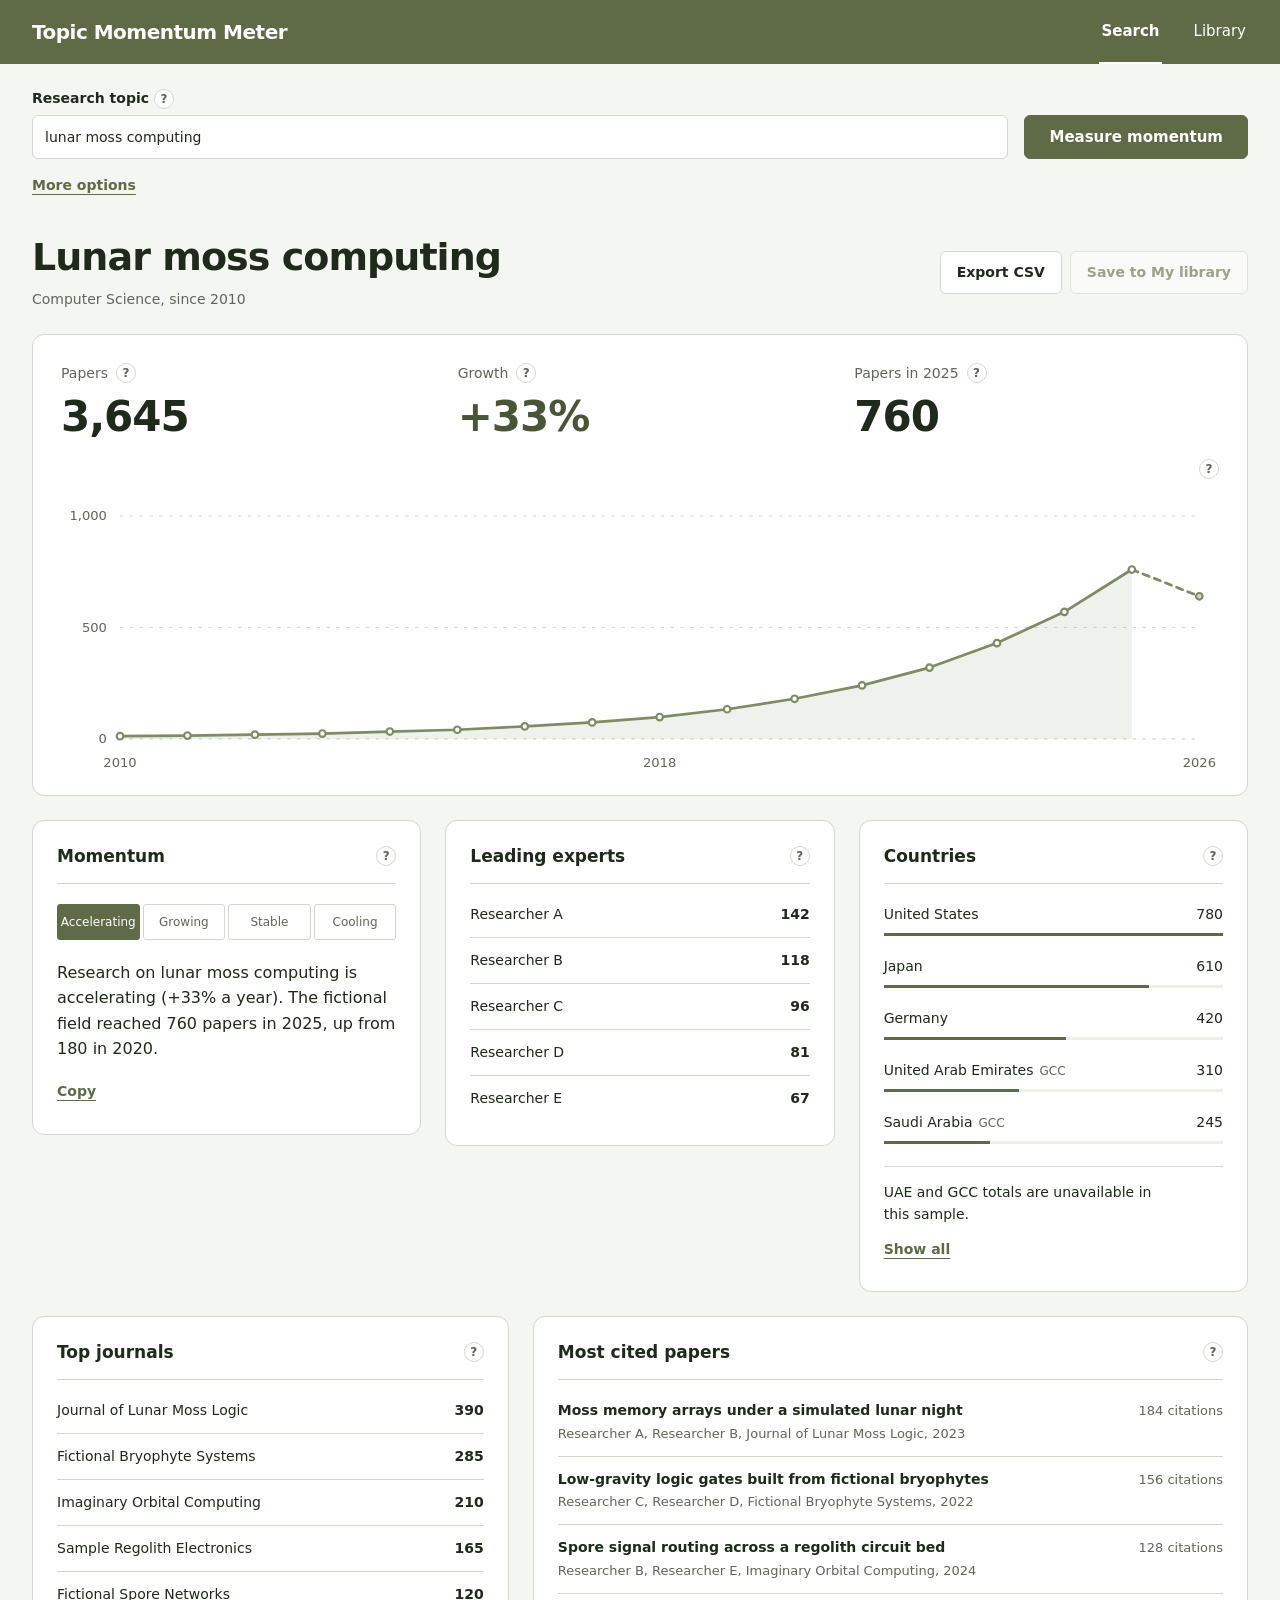
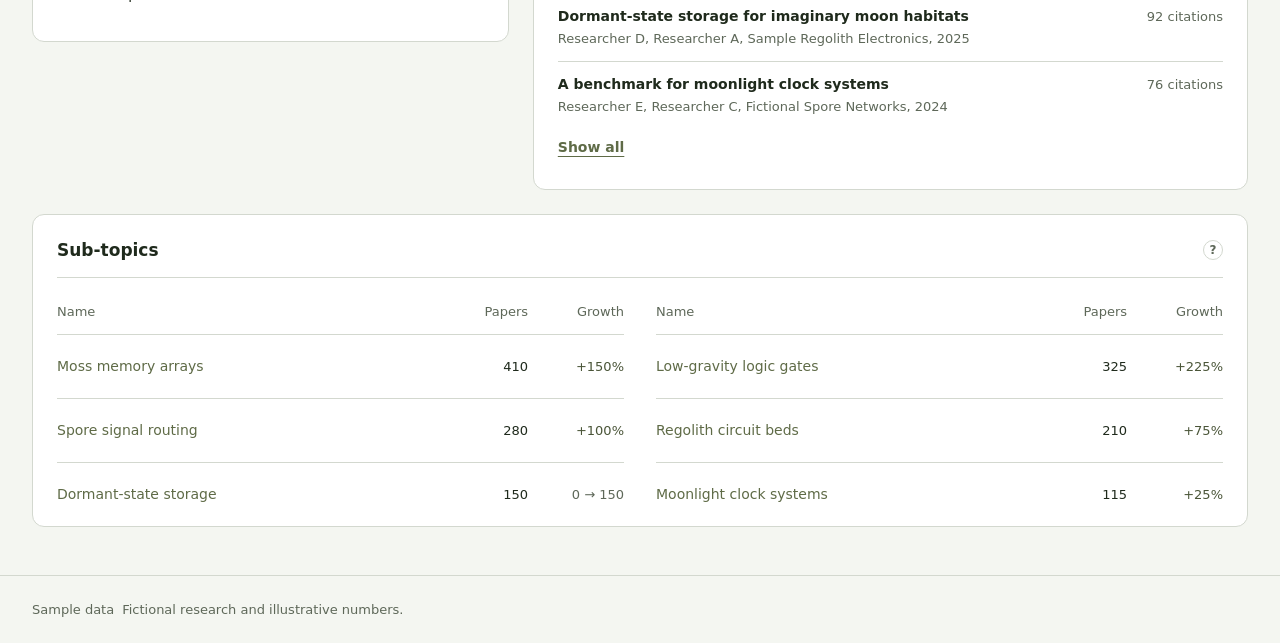
==== commit d005c336: "Sub-topic counts for new areas" ====
--- a/site/index.html
+++ b/site/index.html
@@ -4,8 +4,7 @@
   <meta charset="utf-8">
   <meta name="viewport" content="width=device-width, initial-scale=1">
   <meta name="description" content="Explore research trends with Topic Momentum Meter.">
-  <title>Topic Momentum Meter · Sample data</title>
-  <link rel="stylesheet" href="https://fonts.googleapis.com/css2?family=Bricolage+Grotesque:wght@400;500;600;700&family=IBM+Plex+Mono:wght@400;500&family=Instrument+Sans:wght@400;500;600;700&display=swap">
+  <title>Topic Momentum Meter</title>
   <link rel="stylesheet" href="styles.css">
   <script defer src="config.js"></script>
   <script defer src="sample-topic.js"></script>
@@ -14,42 +13,46 @@
 <body>
   <a class="skip-link" href="#main">Skip to content</a>
   <header class="topbar">
-    <a class="brand" href="#search"><span class="brand-mark" aria-hidden="true">↗</span> Topic Momentum <span class="brand-light">Meter</span></a>
+    <a class="brand" href="#search">Topic Momentum Meter</a>
     <nav aria-label="Main navigation"><a href="#search" id="search-nav">Search</a><a href="#library" id="library-nav">Library</a></nav>
   </header>
-  <div id="data-notice" class="sample-notice"><span class="sample-label">Sample data</span> Fictional research, illustrative numbers. Search to load OpenAlex data.</div>
   <main id="main" tabindex="-1">
     <section id="topic-page" aria-labelledby="topic-name">
-      <div class="search-intro">
-        <h1>Topic Momentum Meter</h1>
-        <p>How fast is a research field growing, and who’s leading it? Find out in seconds, from 250M+ scientific papers.</p>
-      </div>
       <form novalidate id="search-form" class="search-panel">
-        <div class="search-fields"><label>Research topic<input id="topic-input" name="topic" required autocomplete="off"></label><label>Synonyms <span class="muted">· comma-separated</span><input id="synonyms-input" name="synonyms" autocomplete="off"></label><div class="range-fields"><label>From<input id="from-input" name="from" type="number" min="2000" step="1" value="2010" required></label><label>To <span class="muted">· optional</span><input id="to-input" name="to" type="number" min="2000" step="1" placeholder="Until today"></label></div><button class="primary" type="submit">Measure momentum <span aria-hidden="true">↗</span></button></div>
-        <div id="synonym-chips" class="chips" aria-label="Current synonyms"></div>
-        <div class="range-presets" aria-label="Quick-fill From year"><button type="button" class="chip" data-range-preset="2010">2010</button><button type="button" class="chip" data-range-preset="2020">2020</button><button type="button" class="chip" data-range-preset="2023">2023</button><button type="button" class="chip" data-range-preset="2024">2024</button><button type="button" class="chip" data-range-preset="2025">2025</button></div>
-        <label class="include-label">Must also include <span class="muted">· comma-separated alternatives</span><input id="include-input" name="include" autocomplete="off" aria-describedby="include-note"></label>
-        <div class="chips"><button class="chip" id="children-preset" type="button">Children 0–9</button></div>
-        <p id="include-note" class="form-note">Matches the topic or a synonym AND at least one additional term in the title or abstract. Children 0–9 fills related terms; verify participant ages in each paper.</p>
+        <div class="search-fields"><label for="topic-input">Research topic <span class="help"><button type="button" class="help-trigger" data-help="search-help" aria-label="About Topic Momentum Meter" aria-controls="search-help" aria-describedby="search-help" aria-expanded="false">?</button><span id="search-help" class="tooltip" role="tooltip" hidden>Type a field or technology, like “epigenetics”. We search titles and abstracts.</span></span><input id="topic-input" name="topic" required autocomplete="off"></label><button class="primary" type="submit">Measure momentum</button></div>
+        <details id="search-options" class="search-options">
+          <summary>More options</summary>
+          <div class="options-grid">
+            <div><label for="synonyms-input">Synonyms <span class="help"><button type="button" class="help-trigger" data-help="synonyms-help" aria-label="About synonyms" aria-controls="synonyms-help" aria-describedby="synonyms-help" aria-expanded="false">?</button><span id="synonyms-help" class="tooltip" role="tooltip" hidden>Other words for the same topic. Papers that use any of them are counted too.</span></span><input id="synonyms-input" name="synonyms" autocomplete="off"></label><div id="synonym-chips" class="chips" aria-label="Current synonyms"></div></div>
+            <div><label for="include-input">Must also include <span class="help"><button type="button" class="help-trigger" data-help="include-note" aria-label="About additional terms" aria-controls="include-note" aria-describedby="include-note" aria-expanded="false">?</button><span id="include-note" class="tooltip" role="tooltip" hidden>Papers must also mention one of these words. Use it to narrow a topic, for example to children.</span></span><input id="include-input" name="include" autocomplete="off"></label><div class="chips"><button class="chip" id="children-preset" type="button">Children 0–9</button></div></div>
+            <div class="range-controls"><div class="range-fields"><label for="from-input">From<input id="from-input" name="from" type="number" min="2000" step="1" value="2010" required></label><label for="to-input">To <span class="help"><button type="button" class="help-trigger" data-help="range-help" aria-label="About the year range" aria-controls="range-help" aria-describedby="range-help" aria-expanded="false">?</button><span id="range-help" class="tooltip" role="tooltip" hidden>Leave empty to include papers up to today.</span></span><input id="to-input" name="to" type="number" min="2000" step="1" placeholder="Until today"></label></div><div class="range-presets" aria-label="Quick-fill From year"><button type="button" class="chip" data-range-preset="2010">2010</button><button type="button" class="chip" data-range-preset="2020">2020</button><button type="button" class="chip" data-range-preset="2023">2023</button><button type="button" class="chip" data-range-preset="2024">2024</button><button type="button" class="chip" data-range-preset="2025">2025</button></div></div>
+          </div>
+          <div class="suggestions" id="suggestions"><span>Suggested synonyms</span><div id="suggested-synonyms" class="chips"></div></div>
+        </details>
       </form>
-      <div class="report-heading"><div><a id="back-parent" hidden></a><p class="eyebrow">TOPIC REPORT <span id="report-source" class="sample-label">SAMPLE DATA</span></p><h2 id="topic-name"></h2><p id="topic-meta" class="muted"></p></div></div>
-      <p id="no-results" role="status" hidden>No papers found for this topic. Check the spelling or add synonyms.</p>
+      <div class="report-heading"><div><a id="back-parent" hidden></a><h1 id="topic-name"></h1><p id="topic-meta"></p></div><div class="report-actions"><button id="export-csv" type="button">Export CSV</button><button id="save-report" type="button">Save to My library</button></div></div>
+      <p id="no-results" class="empty-state" role="status" hidden>No papers found for this topic. Check the spelling or add synonyms.</p>
       <div id="report-content">
-      <div class="suggestions"><span class="small-label">Suggested synonyms</span><div id="suggested-synonyms" class="chips"></div></div>
-      <div id="kpis" class="kpi-grid"></div>
-      <section class="headline-panel" aria-label="Slide headline"><div><p class="eyebrow">THE TAKEAWAY</p><p id="headline"></p></div><button id="copy-headline" type="button">Copy as slide headline <span aria-hidden="true">↗</span></button></section>
-      <section class="panel chart-panel" aria-labelledby="chart-heading"><div class="panel-heading"><div><p class="eyebrow">THE TRAJECTORY</p><h3 id="chart-heading">Papers per year</h3></div><button id="export-csv" type="button">Export CSV ↓</button></div><div id="year-chart"></div><p class="chart-note"><span class="legend-dot"></span> Complete year <span class="hatch-swatch"></span> <span id="current-year-label"></span> · year to date, excluded from growth</p></section>
-      <div class="detail-grid"><section class="panel" aria-labelledby="experts-heading"><div class="panel-heading"><h3 id="experts-heading">Leading experts</h3><span class="small-label">PAPERS</span></div><p id="experts-note" class="section-note">Since 2020</p><ol id="experts" class="rank-list"></ol></section><section id="subtopics-panel" class="panel" aria-labelledby="subtopics-heading"><div class="panel-heading"><h3 id="subtopics-heading">Rising sub-topics</h3><span id="subtopics-metric" class="small-label">GROWTH</span></div><p id="subtopics-note" class="section-note">2023–2025 vs. 2020–2022 · total change</p><div id="subtopics"></div></section><section class="panel" aria-labelledby="countries-heading"><div class="panel-heading"><h3 id="countries-heading">Where research happens</h3><span class="small-label">PAPERS</span></div><p id="countries-note" class="section-note">Since 2020 · papers may span multiple countries</p><div id="countries"></div><p id="regional-counts" class="section-note"></p></section><section class="panel" aria-labelledby="journals-heading"><div class="panel-heading"><h3 id="journals-heading">Top journals</h3><span class="small-label">PAPERS</span></div><p id="journals-note" class="section-note">Since 2020</p><ol id="journals" class="rank-list"></ol></section></div>
-      <section class="panel" aria-labelledby="papers-heading"><div class="panel-heading"><div><p class="eyebrow">READ THE RESEARCH</p><h3 id="papers-heading">Most cited papers</h3></div><span id="papers-period" class="small-label">Since 2010</span></div><p class="section-note">Ranked by citations</p><div id="papers" class="paper-grid"></div></section>
-      <section id="explore-section" class="explore" aria-labelledby="explore-heading"><div><p class="eyebrow">KEEP FOLLOWING THE SIGNAL</p><h3 id="explore-heading">Explore next</h3></div><div id="explore-next" class="chips"></div></section>
+        <section class="panel chart-panel" aria-label="Research activity"><div id="kpis" class="kpi-grid"></div><div class="chart-help"><span class="help"><button type="button" class="help-trigger" data-help="chart-help" aria-label="About the chart" aria-controls="chart-help" aria-describedby="chart-help" aria-expanded="false">?</button><span id="chart-help" class="tooltip" role="tooltip" hidden>Papers published each year. The current year isn’t over, so its line is dashed.</span></span></div><div id="year-chart"></div></section>
+        <div class="insight-grid">
+          <section class="panel momentum-panel" aria-labelledby="momentum-heading"><div class="panel-heading"><h2 id="momentum-heading">Momentum</h2><span class="help"><button class="help-trigger" type="button" data-help="momentum-help" aria-label="About momentum" aria-controls="momentum-help" aria-describedby="momentum-help" aria-expanded="false">?</button><span id="momentum-help" class="tooltip" role="tooltip" hidden>Accelerating means 20% or more a year. Growing is 8 to 20%, Stable is 0 to 8%, Cooling means fewer papers each year.</span></span></div><div id="momentum-segments" class="momentum-segments" aria-label="Momentum scale"></div><p id="momentum-unavailable" hidden>Not enough data</p><p id="headline"></p><button id="copy-headline" class="text-button" type="button">Copy</button></section>
+          <section class="panel" aria-labelledby="experts-heading"><div class="panel-heading"><h2 id="experts-heading">Leading experts</h2><span class="help"><button type="button" class="help-trigger" data-help="experts-note" aria-label="About expert counts" aria-controls="experts-note" aria-describedby="experts-note" aria-expanded="false">?</button><span id="experts-note" class="tooltip" role="tooltip" hidden></span></span></div><p id="experts-source-note" class="source-note" hidden></p><ol id="experts" class="rank-list"></ol><button id="experts-toggle" class="text-button" type="button" aria-expanded="false" aria-controls="experts" hidden>Show all</button></section>
+          <section class="panel" aria-labelledby="countries-heading"><div class="panel-heading"><h2 id="countries-heading">Countries</h2><span class="help"><button type="button" class="help-trigger" data-help="countries-note" aria-label="About country counts" aria-controls="countries-note" aria-describedby="countries-note" aria-expanded="false">?</button><span id="countries-note" class="tooltip" role="tooltip" hidden></span></span></div><div id="countries"></div><p id="regional-counts"></p><button id="countries-toggle" class="text-button" type="button" aria-expanded="false" aria-controls="countries" hidden>Show all</button></section>
+        </div>
+        <div class="publication-grid">
+          <section class="panel" aria-labelledby="journals-heading"><div class="panel-heading"><h2 id="journals-heading">Top journals</h2><span class="help"><button type="button" class="help-trigger" data-help="journals-note" aria-label="About journal counts" aria-controls="journals-note" aria-describedby="journals-note" aria-expanded="false">?</button><span id="journals-note" class="tooltip" role="tooltip" hidden></span></span></div><p id="journals-source-note" class="source-note" hidden></p><ol id="journals" class="rank-list"></ol><button id="journals-toggle" class="text-button" type="button" aria-expanded="false" aria-controls="journals" hidden>Show all</button></section>
+          <section class="panel" aria-labelledby="papers-heading"><div class="panel-heading"><h2 id="papers-heading">Most cited papers</h2><span class="help"><button type="button" class="help-trigger" data-help="papers-period" aria-label="About cited papers" aria-controls="papers-period" aria-describedby="papers-period" aria-expanded="false">?</button><span id="papers-period" class="tooltip" role="tooltip" hidden></span></span></div><div id="papers" class="paper-list"></div><button id="papers-toggle" class="text-button" type="button" aria-expanded="false" aria-controls="papers" hidden>Show all</button></section>
+        </div>
+        <section id="topics-section" class="panel topics-panel" aria-labelledby="subtopics-heading"><div class="panel-heading"><h2 id="subtopics-heading">Sub-topics</h2><span class="help"><button type="button" class="help-trigger" data-help="subtopics-note" aria-label="About sub-topic comparisons" aria-controls="subtopics-note" aria-describedby="subtopics-note" aria-expanded="false">?</button><span id="subtopics-note" class="tooltip" role="tooltip" hidden></span></span></div><div class="topic-column-heads"><div class="topic-columns" aria-hidden="true"><span>Name</span><span>Papers</span><span id="subtopics-metric">Growth</span></div><div class="topic-columns" aria-hidden="true"><span>Name</span><span>Papers</span><span>Growth</span></div></div><div id="subtopics-panel"><div id="subtopics" class="topics-grid"></div></div></section>
       </div>
     </section>
     <section id="library-page" aria-labelledby="library-heading" hidden>
-      <div class="intro"><p class="eyebrow">YOUR MAP OF RESEARCH</p><h1 id="library-heading">The topic library.</h1><p>Browse saved research topics and the sub-topics explored within them.</p></div>
-      <div class="library-tabs" role="tablist" aria-label="Library"><button id="my-library-tab" type="button" role="tab" aria-selected="true" aria-controls="library-results">My library</button><button id="all-topics-tab" type="button" role="tab" aria-selected="false" aria-controls="library-results">All topics</button></div><div id="library-results" class="library-layout"><aside class="panel field-panel"><h2>Research fields</h2><div id="fields"></div></aside><div><div class="library-tools"><label>Search the library<input id="library-search" type="search" placeholder="Find a topic or synonym"></label><label>Sort by<select id="library-sort"><option value="momentum">Momentum</option><option value="name">Name</option><option value="updated">Last updated</option></select></label></div><p id="library-error" role="status" hidden></p><button id="library-retry" type="button" hidden>Try loading the Library again</button><p id="library-count" class="small-label" role="status"></p><div id="library-cards"></div><p id="library-empty" class="panel" hidden>No topics match. Try a different search or choose All fields.</p></div></div>
+      <h1 id="library-heading" class="sr-only">Library</h1>
+      <div class="library-tabs" role="tablist" aria-label="Library"><button id="my-library-tab" type="button" role="tab" aria-selected="true" aria-controls="library-results">My library</button><button id="all-topics-tab" type="button" role="tab" aria-selected="false" aria-controls="library-results">All topics</button></div>
+      <div id="library-results" class="library-layout" role="tabpanel" aria-labelledby="my-library-tab"><aside class="panel field-panel"><h2>Research fields</h2><div id="fields"></div></aside><div class="library-main"><div class="library-tools"><label for="library-search">Search the library <span class="help"><button type="button" class="help-trigger" data-help="library-help" aria-label="About the Library" aria-controls="library-help" aria-describedby="library-help" aria-expanded="false">?</button><span id="library-help" class="tooltip" role="tooltip" hidden>Find a saved topic by name or synonym.</span></span><input id="library-search" type="search" placeholder="Find a topic or synonym"></label><label for="library-sort">Sort by<select id="library-sort"><option value="momentum">Momentum</option><option value="name">Name</option><option value="updated">Last updated</option></select></label></div><p id="library-error" role="status" hidden></p><button id="library-retry" type="button" hidden>Try loading the Library again</button><p id="library-count" role="status"></p><div id="library-table" class="library-table"><div class="library-columns" aria-hidden="true"><span>Name</span><span>Trend</span><span>Growth</span><span></span></div><div id="library-cards"></div></div><p id="library-empty" class="empty-state" hidden>No topics match. Try a different search or choose All fields.</p></div></div>
     </section>
     <p id="status" class="status" role="status" aria-live="polite" hidden></p>
   </main>
-  <footer><span class="footer-brand">Topic Momentum Meter</span><p>Data: OpenAlex. Searches are cached anonymously to keep the tool free.</p></footer>
+  <footer><p><span id="report-source">Sample data</span><span id="data-notice">Fictional research and illustrative numbers.</span></p><p id="report-freshness"></p></footer>
 </body>
 </html>
--- a/site/styles.css
+++ b/site/styles.css
@@ -1,15 +1,25 @@
-:root{--ink:#202724;--muted:#626963;--paper:#f6f5f0;--line:#dedfd6;--accent:#C2410C;--soft:#fceee5;--green:#35604b;--heading:'Bricolage Grotesque',sans-serif;--body:'Instrument Sans',sans-serif;--mono:'IBM Plex Mono',monospace}
-*{box-sizing:border-box}body{margin:0;background:var(--paper);color:var(--ink);font-family:var(--body);font-size:16px;line-height:1.5}button,input,select{font:inherit}button,a,input,select{-webkit-tap-highlight-color:transparent}button,a{touch-action:manipulation}button{cursor:pointer}a{color:inherit}button{border:1px solid var(--line);border-radius:5px;background:#fff;color:var(--ink);padding:10px 15px;font-weight:600}button:hover{border-color:var(--accent);color:var(--accent)}button:disabled{cursor:default}a:focus-visible,button:focus-visible,input:focus-visible,select:focus-visible{outline:3px solid var(--accent);outline-offset:4px}[hidden]{display:none!important}.skip-link{position:absolute;left:16px;top:-100px;z-index:10;background:#fff;padding:12px}.skip-link:focus{top:12px}.topbar{background:var(--ink);color:#fff;display:flex;align-items:center;justify-content:space-between;padding:0 max(24px,calc((100vw - 1200px)/2));min-height:80px;gap:24px}.brand{font-family:var(--heading);font-size:21px;font-weight:600;text-decoration:none;display:flex;align-items:center;gap:7px}.brand-light{font-weight:400;color:#c1c9c1}.brand-mark{color:#f18c58;font-size:30px;margin-right:6px}nav{display:flex;gap:32px;align-self:stretch}nav a{display:flex;align-items:center;text-decoration:none;border-bottom:3px solid transparent;padding:0 4px;color:#c7cfc8}nav a[aria-current=page]{color:#fff;border-color:#e57842}.sample-notice{padding:12px 24px;text-align:center;border-bottom:1px solid #e9dbce;background:#f5eadd;font-size:13px;color:#75422b}.sample-label{display:inline-block;font-family:var(--mono);font-size:10px;font-weight:500;letter-spacing:.05em;text-transform:uppercase;border:1px solid #cfae96;padding:3px 7px;border-radius:3px;color:#873b1c;vertical-align:middle;margin-right:8px}main{max-width:1200px;padding:0 24px;margin:auto}.intro{padding:52px 0 28px}.eyebrow,.small-label{font-family:var(--mono);font-size:11px;font-weight:500;letter-spacing:.08em}.eyebrow{color:var(--accent);margin:0 0 10px}.intro h1{font:500 clamp(32px,4.3vw,54px)/1.12 var(--heading);letter-spacing:-1.8px;margin:0 0 14px}.intro>p:last-child{color:var(--muted);margin:0;font-size:17px}h2,h3,p{overflow-wrap:anywhere}h2,h3{font-family:var(--heading);font-weight:600;line-height:1.2}h3{font-size:22px;margin:0}.search-panel{padding:24px;background:#eeeee6;border:1px solid var(--line);border-radius:8px}.search-fields{display:grid;grid-template-columns:1fr 1.15fr auto;gap:16px;align-items:end}label{display:block;font-size:13px;font-weight:600}input,select{display:block;width:100%;border:1px solid #b9beb4;background:#fff;color:var(--ink);border-radius:4px;padding:12px;margin-top:7px;min-height:46px;min-width:0}input::placeholder{color:#73796f}.muted,.section-note,.form-note{color:var(--muted)}label .muted{font-weight:400}.primary{background:var(--accent);color:#fff;border-color:var(--accent);min-height:48px;display:flex;gap:18px;align-items:center;justify-content:center}.primary:hover{color:#fff;background:#9b3309}.chips{display:flex;flex-wrap:wrap;gap:8px}.chip{font-size:12px;border-radius:4px;padding:7px 10px;font-weight:500;background:transparent;overflow-wrap:anywhere;max-width:100%}.search-panel .chips{margin-top:14px}.search-panel .chip{background:#fff}.form-note{font-size:12px;margin:12px 0 0}.report-heading{display:flex;align-items:center;justify-content:space-between;gap:16px;margin:44px 0 20px}.report-heading h2{font-size:36px;letter-spacing:-1px;text-transform:capitalize;margin:8px 0}.report-heading p{margin-bottom:0;font-size:13px}.suggestions{display:flex;align-items:center;gap:16px;margin-bottom:24px}.small-label{color:var(--muted)}.kpi-grid{display:grid;grid-template-columns:repeat(4,minmax(0,1fr));gap:14px;margin-bottom:20px}.kpi{background:#fff;border:1px solid var(--line);border-radius:6px;padding:22px;min-width:0}.kpi .small-label{display:block;font-size:10px}.kpi-value{font:500 34px/1.2 var(--mono);margin:15px 0 12px;letter-spacing:-1.6px}.kpi-value.topic-value{font:600 21px/1.25 var(--heading);letter-spacing:0;margin-top:17px}.kpi-note{font-size:12px;color:var(--muted);margin:0}.badge{display:inline-block;background:#e7f0e8;color:#2c583b;border-radius:3px;padding:3px 7px;font-size:11px;font-weight:600}.headline-panel{display:flex;gap:32px;align-items:center;justify-content:space-between;background:var(--ink);color:#fff;padding:28px 30px;border-radius:6px;margin-bottom:24px}.headline-panel .eyebrow{color:#f3a77e}.headline-panel #headline{font:400 24px/1.4 var(--heading);max-width:780px;margin:0}.headline-panel button{flex-shrink:0;background:transparent;color:#fff;border-color:#626b62;font-size:12px}.panel{background:#fff;border:1px solid var(--line);border-radius:6px;padding:26px;margin-bottom:24px;min-width:0}.panel-heading{display:flex;justify-content:space-between;align-items:center;gap:12px}.panel-heading button{font-size:12px}.chart-panel{padding-bottom:18px}#year-chart svg{width:100%;height:auto;display:block;margin-top:28px}.chart-note{display:flex;flex-wrap:wrap;align-items:center;gap:8px;color:var(--muted);font-size:11px;margin:12px 0 0}.legend-dot,.hatch-swatch{width:10px;height:10px;display:inline-block;background:var(--accent)}.hatch-swatch{margin-left:12px;background:repeating-linear-gradient(135deg,#fff,#fff 2px,#bb7653 2px,#bb7653 3px);border:1px solid #bb7653}.detail-grid{display:grid;grid-template-columns:1fr 1fr;gap:0 24px}.section-note{font-size:12px;margin:8px 0 20px}.rank-list{list-style:none;padding:0;margin:0;counter-reset:rank}.rank-list li{counter-increment:rank;display:flex;gap:14px;align-items:baseline;padding:13px 0;border-bottom:1px solid #eeeee8;font-size:14px}.rank-list li:last-child{border:0}.rank-list li:before{content:counter(rank,decimal-leading-zero);font:11px var(--mono);color:#858b81}.rank-list .rank-name{flex:1}.number{font-family:var(--mono);font-size:12px}.data-row{padding:11px 0;border-bottom:1px solid #eeeee8}.data-row:last-child{border:0}.row-heading{display:flex;justify-content:space-between;align-items:baseline;gap:12px;font-size:14px}.row-heading>span:first-child{min-width:0}.row-value{white-space:nowrap;color:var(--accent);font:500 12px var(--mono)}.row-note{font:10px var(--mono);color:var(--muted);margin:5px 0 0}.bar-track{height:5px;background:#f1f0e9;margin-top:9px;border-radius:2px;overflow:hidden}.bar-fill{height:100%;background:var(--accent)}.gcc{font:9px var(--mono);color:var(--green);background:#e7f0e8;padding:2px 4px;margin-left:5px;border-radius:2px}.paper-grid{display:grid;grid-template-columns:repeat(3,minmax(0,1fr));gap:0 24px}.paper{padding:20px 0;border-top:1px solid var(--line);min-width:0}.paper h4{font:600 17px/1.4 var(--heading);margin:12px 0}.paper p{font-size:12px;color:var(--muted);margin:6px 0}.paper-meta{display:flex;justify-content:space-between;gap:8px;font:10px var(--mono);color:var(--accent)}.explore{display:flex;align-items:center;gap:40px;padding:14px 0 38px}.explore>div:first-child{flex-shrink:0}.explore .chip{background:#fff}.library-layout{display:grid;grid-template-columns:230px minmax(0,1fr);gap:32px;margin:12px 0 60px}.field-panel{align-self:start;padding:20px}.field-panel h2{font-size:18px;margin:0 0 16px}.field-button{border:0;display:flex;justify-content:space-between;width:100%;font-size:13px;margin:6px 0;padding:10px;text-align:left;gap:12px}.field-button[aria-pressed=true]{color:var(--accent);background:var(--soft)}.library-tools{display:grid;grid-template-columns:1fr 190px;gap:18px}.library-card{border:1px solid var(--line);border-radius:6px;background:#fff;padding:26px;margin-top:20px}.library-card h2{font-size:26px;margin:20px 0 8px;text-transform:capitalize}.library-card h2 a{text-decoration:none}.library-card h2 a:hover{color:var(--accent);text-decoration:underline}.library-card .mini-chart{display:block;width:100%;height:64px;margin:24px 0}.library-card .card-meta{display:flex;justify-content:space-between;align-items:center;gap:12px}.library-card .chips{margin:12px 0 24px}.library-card .updated{font:11px var(--mono);color:var(--muted)}.status{position:fixed;bottom:20px;left:50%;transform:translateX(-50%);width:max-content;max-width:calc(100% - 32px);background:var(--ink);color:#fff;padding:16px 22px;border-radius:6px;box-shadow:0 4px 24px #0003;z-index:5;font-size:14px}footer{border-top:1px solid var(--line);padding:28px 24px;text-align:center;color:var(--muted);font-size:11px}footer p{margin:6px 0}.footer-brand{font:600 16px var(--heading);color:var(--ink)}
-@media(min-width:1500px){main{max-width:1280px}.topbar{padding-left:calc((100vw - 1232px)/2);padding-right:calc((100vw - 1232px)/2)}}
-@media(max-width:1000px){.search-fields{grid-template-columns:1fr 1fr}.search-fields .primary{grid-column:1/-1}.kpi-grid{grid-template-columns:repeat(2,minmax(0,1fr))}.headline-panel{align-items:flex-start;flex-direction:column;gap:20px}.paper-grid{grid-template-columns:repeat(2,minmax(0,1fr))}.library-layout{grid-template-columns:190px minmax(0,1fr);gap:20px}.explore{align-items:flex-start;flex-direction:column;gap:20px}.brand-light{display:none}}
-@media(max-width:650px){.topbar{padding:0 16px;min-height:68px;gap:10px}.brand{font-size:16px;gap:4px}.brand-mark{font-size:24px;margin-right:2px}nav{gap:16px;font-size:13px}.sample-notice{font-size:11px;padding:10px 16px}.sample-label{font-size:9px}main{padding:0 16px}.intro{padding-top:32px}.intro h1{letter-spacing:-1px}.intro>p:last-child{font-size:15px}.search-panel{padding:16px}.search-fields{grid-template-columns:1fr}.search-fields .primary{grid-column:auto}.report-heading{margin-top:32px}.report-heading h2{font-size:29px}.suggestions{flex-direction:column;align-items:flex-start;gap:8px}.kpi-grid{gap:10px}.kpi{padding:16px}.kpi-value{font-size:28px}.kpi .small-label{font-size:9px}.kpi-value.topic-value{font-size:18px}.headline-panel{padding:22px}.headline-panel #headline{font-size:21px}.panel{padding:18px}.panel-heading h3{font-size:19px}.panel-heading .small-label{font-size:9px}.detail-grid,.paper-grid{grid-template-columns:1fr}.library-layout{grid-template-columns:1fr;gap:0}.field-panel{padding:16px}.library-tools{grid-template-columns:1fr}.library-card{padding:20px}.library-card .card-meta{flex-wrap:wrap}.chart-note{font-size:10px}.chart-panel{padding:16px 10px}.chart-panel .panel-heading{padding:0 6px}}
+:root{--page:#F4F6F1;--card:#FFFFFF;--border:#D3D8CF;--chart:#7E8B63;--action:#5F6B47;--text:#1F2A1C;--secondary:#5E6859;--positive:#4A5538;--negative:#B5483C;--soft:#EDF0E7;--font:system-ui,-apple-system,BlinkMacSystemFont,"Segoe UI",sans-serif;--radius:12px}
+*{box-sizing:border-box}html{color-scheme:light;scrollbar-color:var(--border) var(--page)}body{margin:0;background:var(--page);color:var(--text);font:400 15px/1.5 var(--font);font-variant-numeric:tabular-nums}::selection{background:var(--border);color:var(--text)}button,input,select{font:inherit;color:inherit}input,select{caret-color:var(--action)}button,a,input,select,summary{-webkit-tap-highlight-color:transparent;touch-action:manipulation}a{color:var(--action);text-underline-offset:3px}button{cursor:pointer;border:1px solid var(--border);background:var(--card);border-radius:6px;padding:10px 16px;min-height:42px;font-weight:600}button:hover{background:var(--soft);border-color:var(--action)}button:active{background:var(--border)}button:disabled{opacity:.6;cursor:default}button:focus-visible,a:focus-visible,input:focus-visible,select:focus-visible,summary:focus-visible,svg [tabindex]:focus-visible{outline:2px solid var(--action);outline-offset:3px}[hidden]{display:none!important}.sr-only,.skip-link:not(:focus){position:absolute;width:1px;height:1px;overflow:hidden;clip-path:inset(50%);white-space:nowrap}.skip-link:focus{position:fixed;top:12px;left:12px;background:var(--card);padding:12px;z-index:10}.topbar{height:72px;border-bottom:1px solid var(--border);display:flex;align-items:center;justify-content:space-between;padding:0 max(32px,calc((100vw - 1320px)/2));gap:24px}.brand{font-size:20px;font-weight:600;color:var(--text);text-decoration:none;letter-spacing:-.025em}nav{display:flex;align-self:stretch;gap:30px}nav a{display:flex;align-items:center;border-bottom:2px solid transparent;text-decoration:none;color:var(--secondary);padding:0 2px}nav a[aria-current=page]{border-bottom-color:var(--action);color:var(--text);font-weight:600}main{max-width:1384px;margin:auto;padding:24px 32px 48px}h1,h2,h3,p{overflow-wrap:anywhere}h1,h2,h3{font-weight:600;text-wrap:balance}h1{font-size:clamp(28px,3vw,38px);letter-spacing:-.025em;line-height:1.2;margin:0 0 8px}h2{font-size:17px;line-height:1.3;margin:0}p{text-wrap:pretty}.search-panel{margin-bottom:32px}.search-fields{display:grid;grid-template-columns:minmax(0,1fr) auto;gap:16px;align-items:end}label{display:block;font-size:14px;font-weight:600}input,select{display:block;width:100%;min-width:0;margin-top:6px;min-height:44px;padding:10px 12px;border:1px solid var(--border);border-radius:6px;background:var(--card);font-weight:400}input::placeholder{color:var(--secondary);opacity:1}.primary{background:var(--action);border-color:var(--action);color:white;min-height:44px;padding-inline:24px}.primary:hover{background:var(--positive);color:white}.primary:active{background:var(--text)}.search-options{margin-top:12px}.search-options>summary{display:inline-block;cursor:pointer;color:var(--action);font-size:14px;font-weight:600;list-style:none;min-height:32px;padding:4px 0;text-decoration:underline;text-underline-offset:4px}.search-options>summary::-webkit-details-marker{display:none}.options-grid{display:grid;grid-template-columns:1fr 1fr 1fr;gap:20px;padding:20px 0 4px}.options-grid>div{min-width:0}.range-fields{display:grid;grid-template-columns:1fr 1fr;gap:12px}.chips,.range-presets{display:flex;flex-wrap:wrap;gap:6px;margin-top:10px}.chip{padding:5px 10px;min-height:34px;font-size:13px;font-weight:400}.suggestions{display:flex;align-items:baseline;gap:16px;padding-top:12px;font-size:14px;color:var(--secondary)}.suggestions .chips{margin:0}.report-heading{display:flex;justify-content:space-between;gap:24px;align-items:center;margin-bottom:24px}.report-heading>div{min-width:0}.report-heading p{margin:0;color:var(--secondary);font-size:14px}.report-actions{display:flex;gap:8px;flex-shrink:0}.report-actions button{font-size:14px}.report-actions #save-report{color:var(--action)}#back-parent{display:inline-block;font-size:14px;margin-bottom:12px}.panel{background:var(--card);border:1px solid var(--border);border-radius:var(--radius);padding:24px;min-width:0}.panel-heading{display:flex;align-items:center;justify-content:space-between;gap:12px;padding-bottom:16px;margin-bottom:8px;border-bottom:1px solid var(--border)}.chart-panel{padding:28px 28px 18px;margin-bottom:24px}.kpi-grid{display:grid;grid-template-columns:repeat(3,minmax(0,1fr));gap:32px;padding-bottom:8px}.kpi{min-width:0}.kpi-label{display:flex;align-items:center;gap:8px;font-size:14px;color:var(--secondary)}.kpi-value{font-size:clamp(28px,3.3vw,42px);font-weight:600;line-height:1.2;letter-spacing:-.025em;margin:8px 0 0}.positive{color:var(--positive)}.negative{color:var(--negative)}.number{white-space:nowrap;font-variant-numeric:tabular-nums}.chart-panel svg{display:block;width:100%;height:auto;margin-top:12px}.chart-grid{stroke:var(--border);stroke-dasharray:3 6}.chart-label{fill:var(--secondary);font-family:var(--font);font-size:12px}.chart-line{stroke:var(--chart);stroke-width:2.5;fill:none;stroke-linejoin:round;stroke-linecap:round}.chart-area{fill:var(--chart);fill-opacity:.12}.chart-point{fill:var(--card);stroke:var(--chart);stroke-width:2}.chart-point:hover,.chart-point:focus{r:5}.partial-year{stroke-dasharray:6 5}.partial-point{fill:var(--border)}.insight-grid{display:grid;grid-template-columns:repeat(3,minmax(0,1fr));gap:24px;margin-bottom:24px;align-items:start}.momentum-segments{display:grid;grid-template-columns:repeat(4,minmax(0,1fr));gap:3px;margin:20px 0}.momentum-segments span{border:1px solid var(--border);border-radius:3px;text-align:center;font-size:12px;padding:8px 2px;color:var(--secondary);white-space:nowrap}.momentum-segments [aria-current=true]{background:var(--action);border-color:var(--action);color:white}.momentum-panel #headline{font-size:16px;line-height:1.6;margin:0 0 12px;max-width:65ch}#momentum-unavailable{color:var(--secondary);font-size:14px}.text-button{padding:4px 0;border:0;border-radius:0;background:transparent;min-height:36px;color:var(--action);font-size:14px;text-decoration:underline;text-underline-offset:4px}.text-button:hover{background:transparent;color:var(--text)}.rank-list{list-style:none;padding:0;margin:0}.rank-list li{display:flex;gap:16px;justify-content:space-between;align-items:baseline;padding:12px 0;border-bottom:1px solid var(--border);font-size:14px}.rank-list li:last-child{border:0}.rank-name{min-width:0}.rank-name a{text-decoration:none}.rank-name a:hover{text-decoration:underline}.rank-list .number{font-weight:600}.country-row{padding:12px 0 8px}.row-heading{display:flex;justify-content:space-between;gap:16px;font-size:14px}.bar-track{height:3px;background:var(--soft);margin-top:8px}.bar-fill{height:100%;background:var(--action)}.gcc{font:inherit;font-size:12px;color:var(--secondary);margin-left:6px;text-decoration:none}#regional-counts{border-top:1px solid var(--border);padding-top:14px;font-size:14px;line-height:1.6;margin-bottom:6px}.publication-grid{display:grid;grid-template-columns:minmax(0,1fr) minmax(0,1.5fr);gap:24px;margin-bottom:24px;align-items:start}.paper{padding:16px 0;border-bottom:1px solid var(--border)}.paper:last-child{border:0}.paper h3{font-size:15px;line-height:1.45;margin:0 0 8px;font-weight:600;text-wrap:pretty}.paper h3 a{text-decoration:none}.paper h3 a:hover{text-decoration:underline}.paper p{font-size:13px;color:var(--secondary);margin:4px 0}.paper-meta{font-size:13px;color:var(--secondary);display:flex;justify-content:space-between;gap:16px}.topics-panel{padding-bottom:0;overflow:visible}.topic-columns,.topic-row{display:grid;grid-template-columns:minmax(0,1fr) 72px 80px;gap:16px;align-items:center}.topic-columns{font-size:13px;color:var(--secondary);margin:16px 0 0;padding-bottom:12px;width:calc(50% - 12px)}.topic-columns>span:not(:first-child){text-align:right}.topics-grid{display:grid;grid-template-columns:repeat(2,minmax(0,1fr));column-gap:32px}.topic-row{position:relative;min-width:0;width:100%;padding:18px 0;min-height:64px;border:0;border-top:1px solid var(--border);border-radius:0;text-align:left;font-weight:400;background:transparent;font-size:14px;text-decoration:none}.topic-row .number{text-align:right;font-size:13px}.topic-row:hover{background:var(--soft);border-color:var(--border)}.topic-name{color:var(--action);min-width:0;overflow-wrap:anywhere}.help{position:relative;display:inline-flex;vertical-align:middle;font-weight:400;flex-shrink:0}.help-trigger{border:1px solid var(--border);border-radius:50%;color:var(--secondary);font-size:12px;width:20px;height:20px;min-height:20px;padding:0;line-height:18px;font-weight:600;text-align:center}.help-trigger::before{content:"";position:absolute;inset:-7px}.tooltip{position:absolute;z-index:20;top:calc(100% + 12px);right:0;width:280px;max-width:calc(100vw - 48px);padding:14px 16px;border:1px solid var(--border);border-radius:8px;background:var(--card);color:var(--text);font-size:14px;line-height:1.5;font-weight:400;text-align:left;box-shadow:0 8px 24px #1f2a1c14}.kpi-label .tooltip,.options-grid .tooltip{left:0;right:auto}.library-tabs{display:flex;gap:24px;border-bottom:1px solid var(--border);margin:0 0 24px}.library-tabs button{border:0;border-radius:0;border-bottom:2px solid transparent;background:transparent;padding:12px 0;font-size:16px;font-weight:400;color:var(--secondary)}.library-tabs [aria-selected=true]{border-bottom-color:var(--action);font-weight:600;color:var(--text)}.library-layout{display:grid;grid-template-columns:200px minmax(0,1fr);gap:24px;align-items:start}.field-panel{padding:20px 12px}.field-panel h2{font-size:15px;margin:0 8px 16px}.field-button{display:flex;justify-content:space-between;gap:12px;text-align:left;width:100%;padding:10px 8px;border:0;min-height:42px;font-size:14px;font-weight:400;background:transparent}.field-button[aria-pressed=true]{background:var(--soft);color:var(--action);font-weight:600}.library-main{min-width:0}.library-tools{display:grid;grid-template-columns:minmax(0,1fr) 190px;gap:16px}#library-count{font-size:13px;color:var(--secondary);margin:16px 0}.library-table{background:var(--card);border:1px solid var(--border);border-radius:var(--radius);padding:0 20px}.library-columns,.library-row{display:grid;grid-template-columns:minmax(0,1fr) 140px 100px 78px;gap:20px;align-items:center}.library-columns{font-size:13px;color:var(--secondary);padding:16px 0}.library-columns>span:nth-child(3){text-align:right}.library-card{border-top:1px solid var(--border)}.library-row{min-height:100px;padding:16px 0}.library-name{font-size:15px;font-weight:600;color:var(--text);text-decoration:none}.library-name:hover{color:var(--action);text-decoration:underline}.library-field{display:flex;align-items:center;gap:8px;color:var(--secondary);font-size:13px;margin-top:4px}.library-growth{text-align:right;font-weight:600}.mini-chart{display:block;width:140px;height:38px}.remove-report{font-size:13px;font-weight:400;text-align:right;padding:4px 0;min-height:40px;background:transparent;border:0;color:var(--secondary);text-decoration:underline;text-underline-offset:3px}.library-related{font-size:13px;margin-bottom:16px;color:var(--secondary)}.library-related>summary{cursor:pointer;min-height:32px}.library-related .chips{margin-left:16px}.library-related a{font-size:13px;padding:4px 0;margin-right:12px}.empty-state{padding:32px;background:var(--card);border:1px solid var(--border);border-radius:var(--radius);color:var(--secondary);font-size:15px}#library-error{color:var(--negative)}.status{position:fixed;bottom:20px;left:50%;transform:translateX(-50%);width:max-content;max-width:calc(100% - 32px);padding:14px 20px;background:var(--text);color:white;border-radius:8px;z-index:30;font-size:14px;box-shadow:0 6px 20px #1f2a1c20}footer{border-top:1px solid var(--border);padding:20px 32px;color:var(--secondary);font-size:13px;max-width:1384px;margin:0 auto}footer p{margin:4px 0}#report-source{margin-right:8px}
+@media(min-width:1550px){.insight-grid{grid-template-columns:1.05fr 1fr 1fr}}@media(max-width:1100px){.insight-grid{grid-template-columns:repeat(2,minmax(0,1fr))}.momentum-panel{grid-column:1/-1}.momentum-segments{max-width:480px}.momentum-panel #headline{max-width:75ch}.options-grid{grid-template-columns:1fr 1fr}.range-controls{grid-column:1/-1;max-width:420px}.library-layout{grid-template-columns:170px minmax(0,1fr)}.library-columns,.library-row{grid-template-columns:minmax(0,1fr) 100px 80px 65px;gap:12px}.mini-chart{width:100px}.topic-columns,.topic-row{grid-template-columns:minmax(0,1fr) 60px 65px;gap:10px}}@media(max-width:760px){.topbar{padding:0 20px;height:64px}.brand{font-size:17px}nav{gap:18px;font-size:14px}main{padding:20px}.report-heading{align-items:flex-start;flex-direction:column;gap:16px}.report-actions{flex-wrap:wrap}.insight-grid,.publication-grid{grid-template-columns:1fr;gap:16px;margin-bottom:16px}.momentum-panel{grid-column:auto}.panel{padding:20px}.chart-panel{margin-bottom:16px;padding:20px 16px 12px}.kpi-grid{gap:16px}.kpi-value{font-size:30px}.kpi-label{font-size:13px;gap:6px}.topics-grid{grid-template-columns:1fr}.topic-columns{width:100%}.topic-row{grid-template-columns:minmax(0,1fr) 72px 80px}.topics-panel{padding-bottom:0}.library-layout{grid-template-columns:1fr}.field-panel{padding:12px}.field-panel h2{margin:0 8px 8px}#fields{display:flex;overflow-x:auto;gap:8px}.field-button{width:auto;flex-shrink:0;gap:12px}.library-tools{grid-template-columns:minmax(0,1fr) 150px}.library-table{padding:0 14px}.library-columns,.library-row{grid-template-columns:minmax(0,1fr) 90px 75px;gap:12px}.library-columns>span:last-child{display:none}.library-row>.remove-report{grid-column:1/-1;justify-self:start;text-align:left;min-height:32px;margin-top:-8px}.mini-chart{width:90px}.library-growth{font-size:14px}footer{padding:20px}}@media(max-width:480px){.topbar{padding:0 16px;gap:12px;flex-wrap:wrap;height:auto;min-height:74px}.brand{font-size:16px}nav{gap:14px;min-height:48px}main{padding:16px}.search-fields{grid-template-columns:1fr;gap:10px}.search-fields .primary{justify-self:stretch}.search-panel{margin-bottom:24px}.options-grid{grid-template-columns:1fr;gap:16px}.range-controls{grid-column:auto}.suggestions{align-items:flex-start;flex-direction:column;gap:8px}.kpi-grid{gap:8px}.kpi-value{font-size:25px;letter-spacing:-.02em}.kpi-label{font-size:12px;flex-wrap:wrap;gap:4px}.chart-panel{padding-inline:12px}.chart-label{font-size:14px}.library-tools{grid-template-columns:1fr}.library-columns,.library-row{grid-template-columns:minmax(0,1fr) 65px 64px;gap:8px}.mini-chart{width:65px}.library-name{font-size:14px}.library-field{font-size:12px;flex-wrap:wrap}.tooltip{max-width:calc(100vw - 40px);width:240px}.panel{padding:18px}.topics-panel{padding-bottom:0}.topic-row{grid-template-columns:minmax(0,1fr) 55px 64px;gap:8px}.momentum-segments span{font-size:12px}.report-actions button{padding:9px 12px}.report-actions{gap:8px}.help-trigger{width:20px;height:20px}footer{padding:16px}}
 
-.library-card{position:relative}.library-card h2 a::after{content:"";position:absolute;inset:0;border-radius:6px}.library-card .chips a{position:relative;z-index:1;display:inline-flex;text-decoration:none;border:1px solid var(--line)}.library-card .chips a:hover{color:var(--accent);border-color:var(--accent)}
+.kpi-value.unavailable{font-size:22px;line-height:1.3;max-width:16ch}.library-growth.unavailable{font-size:12px;font-weight:400}.topic-column-heads{display:grid;grid-template-columns:repeat(2,minmax(0,1fr));gap:32px}.topic-columns{width:100%}@media(max-width:760px){.topic-column-heads{grid-template-columns:1fr}.topic-column-heads .topic-columns:last-child{display:none}}@media(max-width:480px){.kpi-value.unavailable{font-size:17px}}
 
-.include-label{margin-top:16px}
-.search-intro{margin:20px 0 16px}.search-intro h1{font:600 20px/1.25 var(--heading);color:var(--ink);margin:0 0 6px}.search-intro p{font-size:14px;line-height:1.5;color:var(--muted);margin:0;overflow-wrap:anywhere}
+.library-row{position:relative}.library-name::after{content:"";position:absolute;inset:0}.library-row .help,.library-row .remove-report{position:relative;z-index:1}.library-row:hover .library-name{text-decoration:underline;text-underline-offset:3px}
 
-.library-tabs{display:flex;gap:12px;margin-bottom:24px;flex-wrap:wrap}.library-tabs [aria-selected="true"]{background:var(--accent);color:white}.library-card .remove-report{position:relative;z-index:1;margin-top:12px}
+/* Compact analytics refinements. */
+.topbar{height:64px;min-height:64px;background:var(--action);border-bottom:0;color:#FFFFFF}.topbar .brand,.topbar nav a,.topbar nav a[aria-current=page]{color:#FFFFFF}.topbar nav a[aria-current=page]{border-bottom-color:#FFFFFF}.topbar a:focus-visible{outline-color:#FFFFFF}.insight-grid{align-items:start}.insight-grid>.panel{height:auto}.topic-row .topic-name{font-weight:400}
+#save-report[aria-pressed=true]{background:var(--action);border-color:var(--action);color:#FFFFFF}#save-report[aria-pressed=true]::before{content:"";display:inline-block;width:12px;height:12px;margin-right:8px;background:currentColor;clip-path:polygon(0 48%,17% 32%,40% 55%,83% 10%,100% 26%,42% 91%)}#save-report[aria-pressed=true]:hover{background:var(--positive)}
+.paper{padding:12px 0}.paper-heading{display:flex;align-items:baseline;justify-content:space-between;gap:16px}.paper-heading h3{margin:0;min-width:0;flex:1;font-size:14px}.paper-heading .citations{flex-shrink:0;font-size:13px;color:var(--secondary)}.paper .paper-meta{display:block;margin:4px 0 0;font-size:13px;line-height:1.45}
+.library-table{padding:0 16px}.library-columns,.library-row{grid-template-columns:minmax(0,1fr) 140px 105px;gap:16px}.library-table.personal .library-columns,.library-table.personal .library-row{grid-template-columns:minmax(0,1fr) 140px 105px 58px}.library-columns>span:last-child{display:none}.library-table.personal .library-columns>span:last-child{display:block}.library-columns{padding:12px 0}.library-row{min-height:54px;padding:8px 0}.library-entry{padding-left:calc(var(--depth,0)*16px);min-width:0}.library-name{font-size:14px;line-height:1.3}.library-row[style*="--depth:1"] .library-name,.library-row[style*="--depth:2"] .library-name,.library-row[style*="--depth:3"] .library-name{font-weight:400}.library-field{font-size:12px;line-height:1.3;margin-top:2px}.mini-chart{height:28px}.library-growth{font-size:14px}.growth-basis{font-weight:400;font-size:11px;color:var(--secondary);margin-left:4px}.remove-report{font-size:12px;min-height:28px;text-align:right;padding:4px 0;grid-column:auto!important;justify-self:stretch!important;margin:0!important}.library-parent{display:flex;align-items:baseline;gap:12px;padding:10px 0;font-weight:600;font-size:14px}.unsaved-parent{font-size:12px;font-weight:400;color:var(--secondary)}
+@media(hover:hover) and (pointer:fine){.remove-report{opacity:0;pointer-events:none}.library-row:hover .remove-report,.library-row:focus-within .remove-report,.remove-report:focus-visible{opacity:1;pointer-events:auto}}
+@media(max-width:1100px){.library-columns,.library-row{grid-template-columns:minmax(0,1fr) 100px 85px}.library-table.personal .library-columns,.library-table.personal .library-row{grid-template-columns:minmax(0,1fr) 100px 85px 54px}.mini-chart{width:100px}}
+@media(max-width:760px){.topbar{height:60px;min-height:60px;flex-wrap:nowrap}.library-columns,.library-row{grid-template-columns:minmax(0,1fr) 70px 70px;gap:8px}.library-table.personal .library-columns,.library-table.personal .library-row{grid-template-columns:minmax(0,1fr) 60px 66px 44px}.mini-chart{width:70px}.personal .mini-chart{width:60px}.library-parent{flex-wrap:wrap;gap:4px 12px}.library-entry{padding-left:calc(var(--depth,0)*10px)}.library-growth{font-size:13px}.paper-heading{gap:10px}.paper-heading .citations{font-size:12px}}
+@media(max-width:480px){.topbar{min-height:60px;height:60px}.topbar nav{min-height:60px}.paper-heading h3{font-size:14px}.library-table{padding:0 12px}.library-row{min-height:54px}.library-growth .growth-basis{display:inline-block}.library-field{font-size:12px}.library-name{font-size:13px}}
 
+.growth-counts{font-size:13px;line-height:1.4;color:var(--secondary);margin:8px 0 0}.source-note{font-size:12px;color:var(--secondary);margin:8px 0}
 
-.range-fields{display:grid;grid-template-columns:repeat(2,minmax(0,1fr));gap:10px;min-width:0}.range-fields label,.range-fields input{min-width:0}.range-presets{display:flex;flex-wrap:wrap;gap:8px;margin:12px 0}.search-fields{grid-template-columns:repeat(3,minmax(0,1fr)) auto}@media(max-width:1000px){.search-fields{grid-template-columns:repeat(2,minmax(0,1fr))}.search-fields .primary{grid-column:auto}}@media(max-width:650px){.search-fields{grid-template-columns:1fr}}
+.chart-help{text-align:right;margin-top:8px}.kpi-value>.help{margin-left:6px;vertical-align:middle}
+
+@media(max-width:480px){.kpi-value:has(>.help){display:flex;align-items:center;gap:4px;font-size:15px;white-space:nowrap}.kpi-value>.help{margin-left:0}}
+
+.topic-row .count-change{color:var(--secondary);white-space:normal}
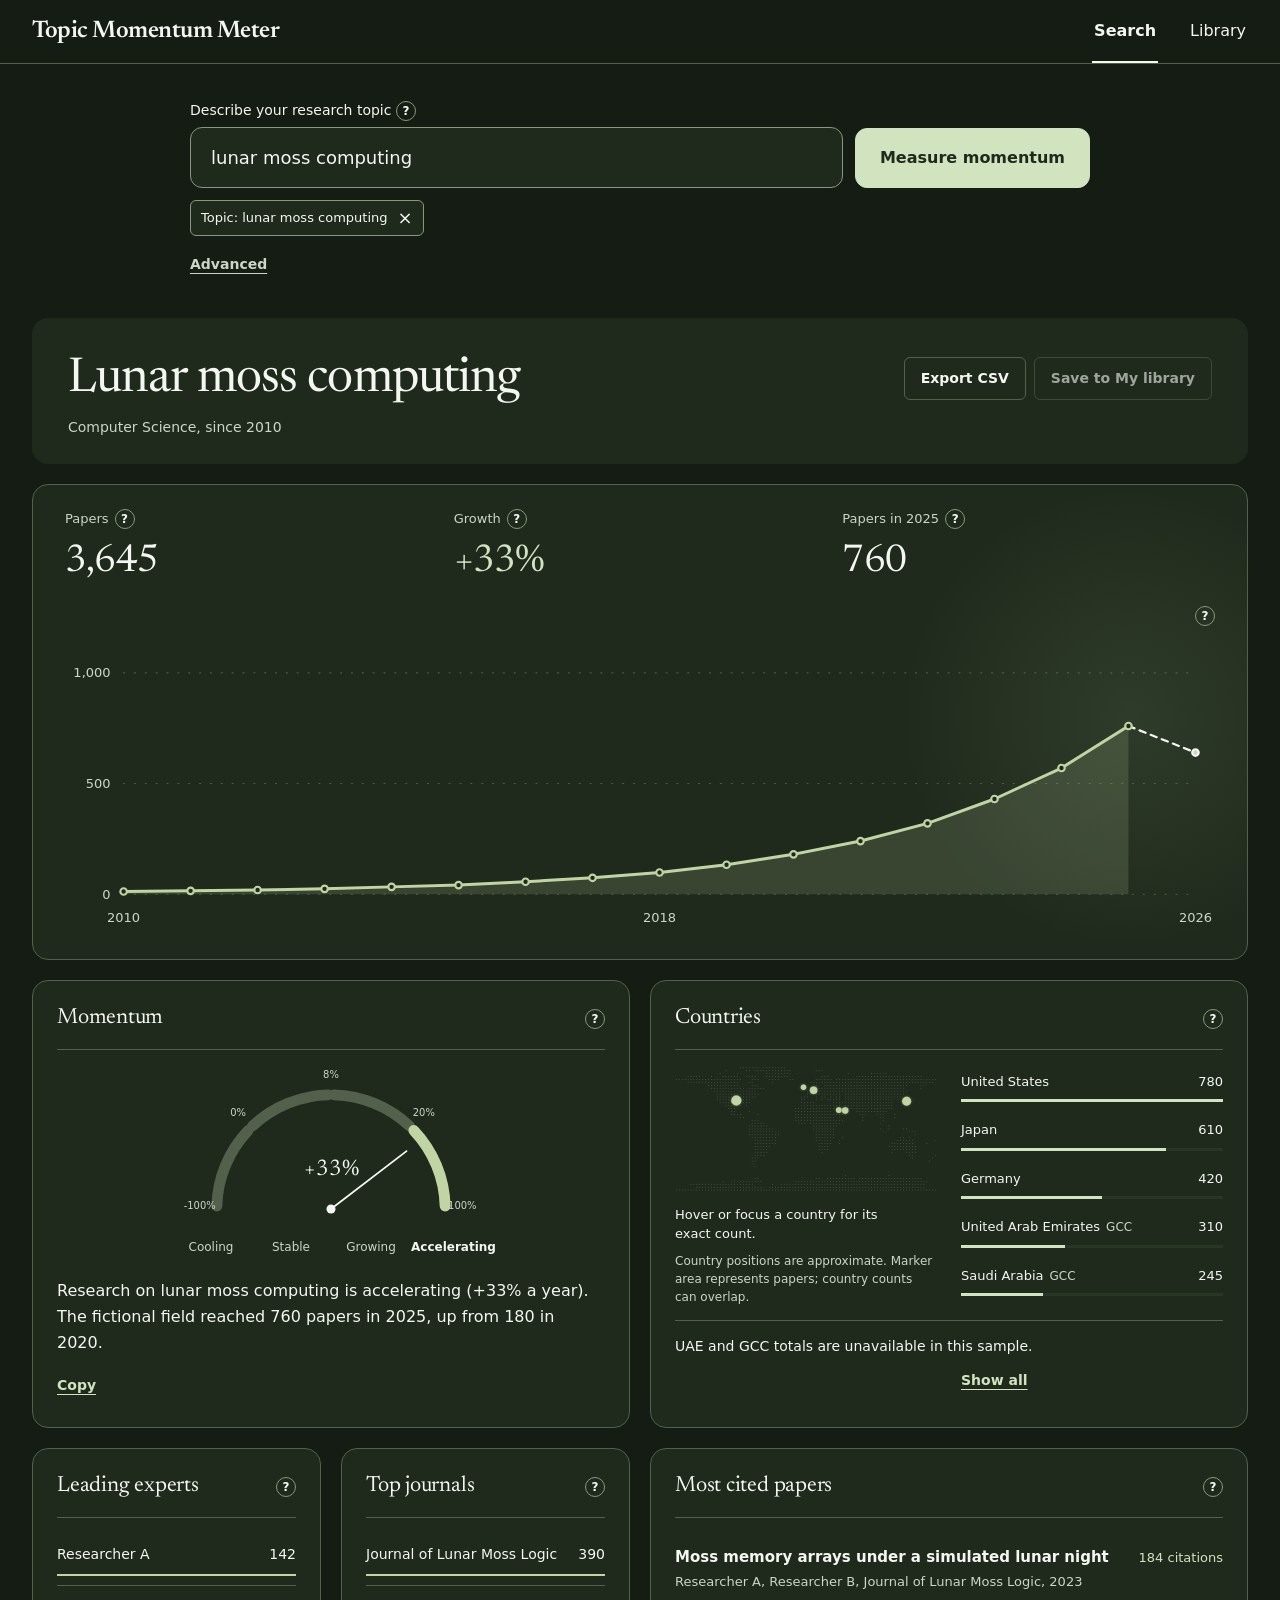
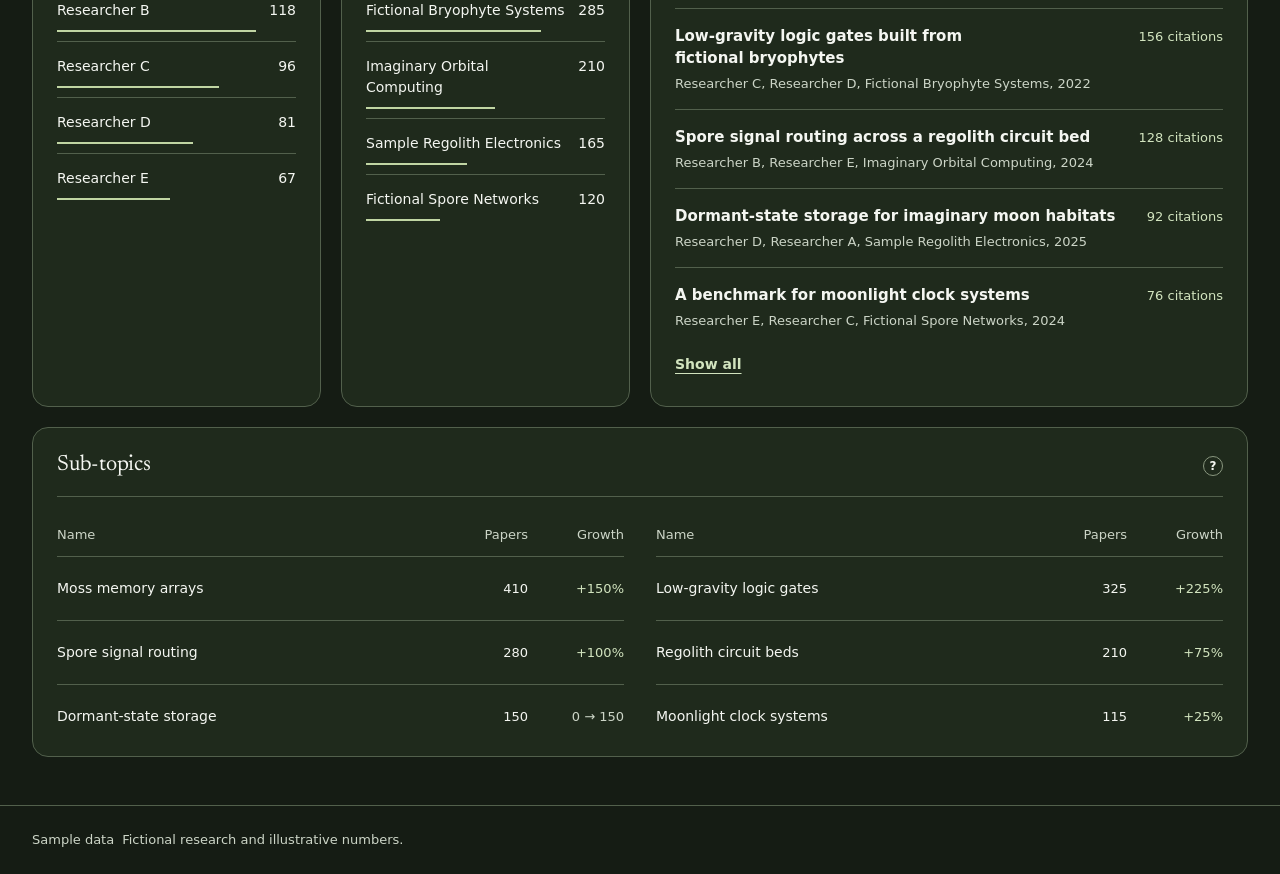
==== commit 4e7159d9: "Bento dashboard, plain-language search, refine bar, spelling, AI-checked search" ====
--- a/site/index.html
+++ b/site/index.html
@@ -5,9 +5,18 @@
   <meta name="viewport" content="width=device-width, initial-scale=1">
   <meta name="description" content="Explore research trends with Topic Momentum Meter.">
   <title>Topic Momentum Meter</title>
+  <link rel="preconnect" href="https://fonts.googleapis.com">
+  <link rel="preconnect" href="https://fonts.gstatic.com" crossorigin>
+  <link href="https://fonts.googleapis.com/css2?family=Newsreader:opsz,wght@6..72,400;6..72,600&display=swap" rel="stylesheet">
   <link rel="stylesheet" href="styles.css">
   <script defer src="config.js"></script>
   <script defer src="sample-topic.js"></script>
+  <script defer src="map-data.js"></script>
+  <script defer src="search-presets.js"></script>
+  <script defer src="vocabulary.js"></script>
+  <script defer src="spell.js"></script>
+  <script defer src="query-parser.js"></script>
+  <script defer src="map-feedback.js"></script>
   <script defer src="app.js"></script>
 </head>
 <body>
@@ -19,36 +28,41 @@
   <main id="main" tabindex="-1">
     <section id="topic-page" aria-labelledby="topic-name">
       <form novalidate id="search-form" class="search-panel">
-        <div class="search-fields"><label for="topic-input">Research topic <span class="help"><button type="button" class="help-trigger" data-help="search-help" aria-label="About Topic Momentum Meter" aria-controls="search-help" aria-describedby="search-help" aria-expanded="false">?</button><span id="search-help" class="tooltip" role="tooltip" hidden>Type a field or technology, like “epigenetics”. We search titles and abstracts.</span></span><input id="topic-input" name="topic" required autocomplete="off"></label><button class="primary" type="submit">Measure momentum</button></div>
+        <div class="search-fields"><label for="topic-input">Describe your research topic <span class="help"><button type="button" class="help-trigger" data-help="search-help" aria-label="About Topic Momentum Meter" aria-controls="search-help" aria-describedby="search-help" aria-expanded="false">?</button><span id="search-help" class="tooltip" role="tooltip" hidden>Write what you're looking for in plain words, like a question to a colleague. For example: "epigenetics in pregnant women since 2020" or "inheritance law for children in the GCC". We pick out the topic, who it's about (children, pregnancy, women, teenagers, students, older adults), places (GCC, Middle East or a country) and years ("since 2020", "last 5 years"). The chips under the box show what we understood: remove a wrong one with ×. Put an exact phrase in "quotes". Places and people match words in titles and abstracts, not where authors work.</span></span><input id="topic-input" name="topic" required autocomplete="off" placeholder="epigenetics in children since 2020" aria-describedby="query-note"></label><button class="primary" type="submit">Measure momentum</button></div>
+        <div id="understood-chips" class="understood-chips" role="group" aria-label="Current search details"></div>
+        <p id="query-note" class="query-note" role="status" hidden></p>
         <details id="search-options" class="search-options">
-          <summary>More options</summary>
+          <summary>Advanced</summary>
           <div class="options-grid">
-            <div><label for="synonyms-input">Synonyms <span class="help"><button type="button" class="help-trigger" data-help="synonyms-help" aria-label="About synonyms" aria-controls="synonyms-help" aria-describedby="synonyms-help" aria-expanded="false">?</button><span id="synonyms-help" class="tooltip" role="tooltip" hidden>Other words for the same topic. Papers that use any of them are counted too.</span></span><input id="synonyms-input" name="synonyms" autocomplete="off"></label><div id="synonym-chips" class="chips" aria-label="Current synonyms"></div></div>
-            <div><label for="include-input">Must also include <span class="help"><button type="button" class="help-trigger" data-help="include-note" aria-label="About additional terms" aria-controls="include-note" aria-describedby="include-note" aria-expanded="false">?</button><span id="include-note" class="tooltip" role="tooltip" hidden>Papers must also mention one of these words. Use it to narrow a topic, for example to children.</span></span><input id="include-input" name="include" autocomplete="off"></label><div class="chips"><button class="chip" id="children-preset" type="button">Children 0–9</button></div></div>
-            <div class="range-controls"><div class="range-fields"><label for="from-input">From<input id="from-input" name="from" type="number" min="2000" step="1" value="2010" required></label><label for="to-input">To <span class="help"><button type="button" class="help-trigger" data-help="range-help" aria-label="About the year range" aria-controls="range-help" aria-describedby="range-help" aria-expanded="false">?</button><span id="range-help" class="tooltip" role="tooltip" hidden>Leave empty to include papers up to today.</span></span><input id="to-input" name="to" type="number" min="2000" step="1" placeholder="Until today"></label></div><div class="range-presets" aria-label="Quick-fill From year"><button type="button" class="chip" data-range-preset="2010">2010</button><button type="button" class="chip" data-range-preset="2020">2020</button><button type="button" class="chip" data-range-preset="2023">2023</button><button type="button" class="chip" data-range-preset="2024">2024</button><button type="button" class="chip" data-range-preset="2025">2025</button></div></div>
+            <div class="option-row"><div class="option-label"><label for="synonyms-input">Synonyms</label><span class="help"><button type="button" class="help-trigger" data-help="synonyms-help" aria-label="About synonyms" aria-controls="synonyms-help" aria-describedby="synonyms-help" aria-expanded="false">?</button><span id="synonyms-help" class="tooltip" role="tooltip" hidden>Other words for the same topic. Papers that use any of them are counted too.</span></span></div><div class="option-body"><input id="synonyms-input" name="synonyms" autocomplete="off" placeholder="Other words for the same topic, separated by commas"><div id="synonym-chips" class="chips" aria-label="Current synonyms"></div><div class="suggestions" id="suggestions"><span>Suggested</span><div id="suggested-synonyms" class="chips"></div></div></div></div>
+            <div class="option-row"><div class="option-label"><span>Must also include</span><span class="help"><button type="button" class="help-trigger" data-help="include-note" aria-label="About additional terms" aria-controls="include-note" aria-describedby="include-note" aria-expanded="false">?</button><span id="include-note" class="tooltip" role="tooltip" hidden>Each group must match. Within a group, any term can match. For example, inheritance + GCC + children. Terms can appear anywhere in the title or abstract; multi-word terms stay together as phrases. Separate alternatives with commas. These presets match words in titles and abstracts, not where the authors work.</span></span></div><div class="option-body include-controls"><div id="include-group-1" class="include-group"><span class="group-joiner" aria-hidden="true">Any of</span><div class="group-field"><input id="include-input" name="include" aria-label="Include group 1" aria-describedby="include-note include-error" autocomplete="off" placeholder="Words, separated by commas"><span id="include-preset-1" class="group-preset" hidden><strong id="include-preset-name-1"></strong><span id="include-preset-count-1" class="group-preset-count"></span><button type="button" id="edit-include-1" class="text-button group-edit">Edit</button></span></div><button id="remove-include-1" class="remove-include" type="button" aria-label="Remove include group 1" title="Remove group">×</button></div><div id="include-group-2" class="include-group" hidden><span class="group-joiner" aria-hidden="true">and any of</span><div class="group-field"><input id="include-input-2" name="include2" aria-label="Include group 2" aria-describedby="include-note include-error" autocomplete="off" placeholder="Words, separated by commas" disabled><span id="include-preset-2" class="group-preset" hidden><strong id="include-preset-name-2"></strong><span id="include-preset-count-2" class="group-preset-count"></span><button type="button" id="edit-include-2" class="text-button group-edit">Edit</button></span></div><button id="remove-include-2" class="remove-include" type="button" aria-label="Remove include group 2" title="Remove group">×</button></div><div id="include-group-3" class="include-group" hidden><span class="group-joiner" aria-hidden="true">and any of</span><div class="group-field"><input id="include-input-3" name="include3" aria-label="Include group 3" aria-describedby="include-note include-error" autocomplete="off" placeholder="Words, separated by commas" disabled><span id="include-preset-3" class="group-preset" hidden><strong id="include-preset-name-3"></strong><span id="include-preset-count-3" class="group-preset-count"></span><button type="button" id="edit-include-3" class="text-button group-edit">Edit</button></span></div><button id="remove-include-3" class="remove-include" type="button" aria-label="Remove include group 3" title="Remove group">×</button></div><div class="include-actions"><span class="include-actions-label">Quick add</span><button class="chip" id="children-preset" type="button">Children 0–9</button><button class="chip" id="middle-east-preset" type="button">Middle East</button><button class="chip" id="gcc-preset" type="button">GCC</button><button id="add-include-group" class="chip add-group" type="button">+ Add another group</button></div><p id="include-limit" class="include-message" hidden>You can use up to three include groups. Remove a group to add another.</p><p id="include-error" class="include-message" role="status" hidden></p></div></div>
+            <div class="option-row"><div class="option-label"><span>Years</span><span class="help"><button type="button" class="help-trigger" data-help="range-help" aria-label="About the year range" aria-controls="range-help" aria-describedby="range-help" aria-expanded="false">?</button><span id="range-help" class="tooltip" role="tooltip" hidden>Leave empty to include papers up to today.</span></span></div><div class="option-body range-controls"><div class="range-fields"><label for="from-input">From<input id="from-input" name="from" type="number" min="2000" step="1" value="2010" required></label><label for="to-input">To<input id="to-input" name="to" type="number" min="2000" step="1" placeholder="Until today"></label></div><div class="range-presets" aria-label="Quick-fill From year"><button type="button" class="chip" data-range-preset="2010">2010</button><button type="button" class="chip" data-range-preset="2020">2020</button><button type="button" class="chip" data-range-preset="2023">2023</button><button type="button" class="chip" data-range-preset="2024">2024</button><button type="button" class="chip" data-range-preset="2025">2025</button></div></div></div>
           </div>
-          <div class="suggestions" id="suggestions"><span>Suggested synonyms</span><div id="suggested-synonyms" class="chips"></div></div>
         </details>
       </form>
-      <div class="report-heading"><div><a id="back-parent" hidden></a><h1 id="topic-name"></h1><p id="topic-meta"></p></div><div class="report-actions"><button id="export-csv" type="button">Export CSV</button><button id="save-report" type="button">Save to My library</button></div></div>
-      <p id="no-results" class="empty-state" role="status" hidden>No papers found for this topic. Check the spelling or add synonyms.</p>
-      <div id="report-content">
-        <section class="panel chart-panel" aria-label="Research activity"><div id="kpis" class="kpi-grid"></div><div class="chart-help"><span class="help"><button type="button" class="help-trigger" data-help="chart-help" aria-label="About the chart" aria-controls="chart-help" aria-describedby="chart-help" aria-expanded="false">?</button><span id="chart-help" class="tooltip" role="tooltip" hidden>Papers published each year. The current year isn’t over, so its line is dashed.</span></span></div><div id="year-chart"></div></section>
-        <div class="insight-grid">
-          <section class="panel momentum-panel" aria-labelledby="momentum-heading"><div class="panel-heading"><h2 id="momentum-heading">Momentum</h2><span class="help"><button class="help-trigger" type="button" data-help="momentum-help" aria-label="About momentum" aria-controls="momentum-help" aria-describedby="momentum-help" aria-expanded="false">?</button><span id="momentum-help" class="tooltip" role="tooltip" hidden>Accelerating means 20% or more a year. Growing is 8 to 20%, Stable is 0 to 8%, Cooling means fewer papers each year.</span></span></div><div id="momentum-segments" class="momentum-segments" aria-label="Momentum scale"></div><p id="momentum-unavailable" hidden>Not enough data</p><p id="headline"></p><button id="copy-headline" class="text-button" type="button">Copy</button></section>
-          <section class="panel" aria-labelledby="experts-heading"><div class="panel-heading"><h2 id="experts-heading">Leading experts</h2><span class="help"><button type="button" class="help-trigger" data-help="experts-note" aria-label="About expert counts" aria-controls="experts-note" aria-describedby="experts-note" aria-expanded="false">?</button><span id="experts-note" class="tooltip" role="tooltip" hidden></span></span></div><p id="experts-source-note" class="source-note" hidden></p><ol id="experts" class="rank-list"></ol><button id="experts-toggle" class="text-button" type="button" aria-expanded="false" aria-controls="experts" hidden>Show all</button></section>
-          <section class="panel" aria-labelledby="countries-heading"><div class="panel-heading"><h2 id="countries-heading">Countries</h2><span class="help"><button type="button" class="help-trigger" data-help="countries-note" aria-label="About country counts" aria-controls="countries-note" aria-describedby="countries-note" aria-expanded="false">?</button><span id="countries-note" class="tooltip" role="tooltip" hidden></span></span></div><div id="countries"></div><p id="regional-counts"></p><button id="countries-toggle" class="text-button" type="button" aria-expanded="false" aria-controls="countries" hidden>Show all</button></section>
+      <div id="report-stage" class="t-skel is-revealed">
+        <div class="t-skel-skeleton report-skeleton" aria-hidden="true">
+          <div class="loading-work"><p>This search includes</p><ol id="loading-steps"><li>Counting papers per year</li><li>Finding leading experts</li><li>Mapping countries</li><li>Ranking sub-topics</li></ol><p class="loading-note">The report opens as soon as the data arrives.</p></div>
         </div>
-        <div class="publication-grid">
-          <section class="panel" aria-labelledby="journals-heading"><div class="panel-heading"><h2 id="journals-heading">Top journals</h2><span class="help"><button type="button" class="help-trigger" data-help="journals-note" aria-label="About journal counts" aria-controls="journals-note" aria-describedby="journals-note" aria-expanded="false">?</button><span id="journals-note" class="tooltip" role="tooltip" hidden></span></span></div><p id="journals-source-note" class="source-note" hidden></p><ol id="journals" class="rank-list"></ol><button id="journals-toggle" class="text-button" type="button" aria-expanded="false" aria-controls="journals" hidden>Show all</button></section>
-          <section class="panel" aria-labelledby="papers-heading"><div class="panel-heading"><h2 id="papers-heading">Most cited papers</h2><span class="help"><button type="button" class="help-trigger" data-help="papers-period" aria-label="About cited papers" aria-controls="papers-period" aria-describedby="papers-period" aria-expanded="false">?</button><span id="papers-period" class="tooltip" role="tooltip" hidden></span></span></div><div id="papers" class="paper-list"></div><button id="papers-toggle" class="text-button" type="button" aria-expanded="false" aria-controls="papers" hidden>Show all</button></section>
+        <div class="t-skel-content">
+          <p id="no-results" class="empty-state" role="status" hidden>No papers found for this search. Try a broader topic or remove a detail.</p>
+          <section id="refine-bar" class="refine-bar" aria-label="Narrow down this report" hidden><form id="narrow-form" novalidate><div class="narrow-fields"><label for="narrow-input">Narrow down<input id="narrow-input" autocomplete="off" placeholder="Add a focus, people, place or years" aria-describedby="narrow-help narrow-note"></label><button id="narrow-apply" type="submit">Apply</button></div><p id="narrow-help" class="sr-only">Add words that must also match. Separate alternatives with commas or “and”. Check the chips before applying.</p><div id="narrow-understood" class="understood-chips" role="group" aria-label="Details to add"></div><p id="narrow-note" class="query-note" role="status" hidden></p></form><div id="refine-chips" class="refine-chips" role="group" aria-label="Suggested refinements"></div></section>
+          <div class="report-heading"><div><a id="back-parent" hidden></a><h1 id="topic-name"></h1><p id="topic-meta"></p><p id="understanding-line" class="understanding-line" title="The model reviewed titles, not full papers. Authored geography means at least one author’s listed country matches." hidden></p></div><div class="report-actions"><button id="export-csv" type="button">Export CSV</button><button id="save-report" type="button">Save to My library</button></div></div>
+          <div id="report-content" class="dashboard">
+            <div class="tile hero-tile" id="hero-tile"><section class="panel chart-panel" aria-label="Research activity"><div id="kpis" class="kpi-grid"></div><div class="chart-help"><span class="help"><button type="button" class="help-trigger" data-help="chart-help" aria-label="About the chart" aria-controls="chart-help" aria-describedby="chart-help" aria-expanded="false">?</button><span id="chart-help" class="tooltip" role="tooltip" hidden>Papers published each year. The current year isn’t over, so its line is dashed.</span></span></div><div id="year-chart"></div></section></div>
+            <section class="panel tile momentum-panel" aria-labelledby="momentum-heading"><div class="panel-heading"><h2 id="momentum-heading">Momentum</h2><span class="help"><button class="help-trigger" type="button" data-help="momentum-help" aria-label="About momentum" aria-controls="momentum-help" aria-describedby="momentum-help" aria-expanded="false">?</button><span id="momentum-help" class="tooltip" role="tooltip" hidden>Accelerating means 20% or more a year. Growing is 8 to 20%, Stable is 0 to 8%, Cooling means fewer papers each year.</span></span></div><div id="momentum-gauge" class="momentum-gauge"></div><div id="momentum-segments" class="momentum-segments" aria-label="Momentum scale"></div><p id="momentum-unavailable" hidden>Not enough data</p><p id="headline"></p><button id="copy-headline" class="text-button" type="button">Copy</button></section>
+            <section class="panel tile countries-tile" aria-labelledby="countries-heading"><div class="panel-heading"><h2 id="countries-heading">Countries</h2><span class="help"><button type="button" class="help-trigger" data-help="countries-note" aria-label="About country counts" aria-controls="countries-note" aria-describedby="countries-note" aria-expanded="false">?</button><span id="countries-note" class="tooltip" role="tooltip" hidden></span></span></div><div id="country-map" class="country-map"></div><p class="map-caption">Country positions are approximate. Marker area represents papers; country counts can overlap.</p><div id="countries"></div><p id="regional-counts"></p><button id="countries-toggle" class="text-button" type="button" aria-expanded="false" aria-controls="countries" hidden>Show all</button></section>
+            <section class="panel tile experts-tile" aria-labelledby="experts-heading"><div class="panel-heading"><h2 id="experts-heading">Leading experts</h2><span class="help"><button type="button" class="help-trigger" data-help="experts-note" aria-label="About expert counts" aria-controls="experts-note" aria-describedby="experts-note" aria-expanded="false">?</button><span id="experts-note" class="tooltip" role="tooltip" hidden></span></span></div><p id="experts-source-note" class="source-note" hidden></p><ol id="experts" class="rank-list"></ol><button id="experts-toggle" class="text-button" type="button" aria-expanded="false" aria-controls="experts" hidden>Show all</button></section>
+            <section class="panel tile journals-tile" aria-labelledby="journals-heading"><div class="panel-heading"><h2 id="journals-heading">Top journals</h2><span class="help"><button type="button" class="help-trigger" data-help="journals-note" aria-label="About journal counts" aria-controls="journals-note" aria-describedby="journals-note" aria-expanded="false">?</button><span id="journals-note" class="tooltip" role="tooltip" hidden></span></span></div><p id="journals-source-note" class="source-note" hidden></p><ol id="journals" class="rank-list"></ol><button id="journals-toggle" class="text-button" type="button" aria-expanded="false" aria-controls="journals" hidden>Show all</button></section>
+            <section class="panel tile papers-tile" aria-labelledby="papers-heading"><div class="panel-heading"><h2 id="papers-heading">Most cited papers</h2><span class="help"><button type="button" class="help-trigger" data-help="papers-period" aria-label="About cited papers" aria-controls="papers-period" aria-describedby="papers-period" aria-expanded="false">?</button><span id="papers-period" class="tooltip" role="tooltip" hidden></span></span></div><div id="papers" class="paper-list"></div><button id="papers-toggle" class="text-button" type="button" aria-expanded="false" aria-controls="papers" hidden>Show all</button></section>
+            <section id="topics-section" class="panel tile topics-panel" aria-labelledby="subtopics-heading"><div class="panel-heading"><h2 id="subtopics-heading">Sub-topics</h2><span class="help"><button type="button" class="help-trigger" data-help="subtopics-note" aria-label="About sub-topic comparisons" aria-controls="subtopics-note" aria-describedby="subtopics-note" aria-expanded="false">?</button><span id="subtopics-note" class="tooltip" role="tooltip" hidden></span></span></div><div class="topic-column-heads"><div class="topic-columns" aria-hidden="true"><span>Name</span><span>Papers</span><span id="subtopics-metric">Growth</span></div><div class="topic-columns" aria-hidden="true"><span>Name</span><span>Papers</span><span>Growth</span></div></div><div id="subtopics-panel"><div id="subtopics" class="topics-grid"></div></div></section>
+          </div>
         </div>
-        <section id="topics-section" class="panel topics-panel" aria-labelledby="subtopics-heading"><div class="panel-heading"><h2 id="subtopics-heading">Sub-topics</h2><span class="help"><button type="button" class="help-trigger" data-help="subtopics-note" aria-label="About sub-topic comparisons" aria-controls="subtopics-note" aria-describedby="subtopics-note" aria-expanded="false">?</button><span id="subtopics-note" class="tooltip" role="tooltip" hidden></span></span></div><div class="topic-column-heads"><div class="topic-columns" aria-hidden="true"><span>Name</span><span>Papers</span><span id="subtopics-metric">Growth</span></div><div class="topic-columns" aria-hidden="true"><span>Name</span><span>Papers</span><span>Growth</span></div></div><div id="subtopics-panel"><div id="subtopics" class="topics-grid"></div></div></section>
       </div>
     </section>
     <section id="library-page" aria-labelledby="library-heading" hidden>
       <h1 id="library-heading" class="sr-only">Library</h1>
-      <div class="library-tabs" role="tablist" aria-label="Library"><button id="my-library-tab" type="button" role="tab" aria-selected="true" aria-controls="library-results">My library</button><button id="all-topics-tab" type="button" role="tab" aria-selected="false" aria-controls="library-results">All topics</button></div>
+      <div class="library-tabs t-tabs" role="tablist" aria-label="Library"><span class="t-tabs-pill" aria-hidden="true"></span><button id="my-library-tab" type="button" role="tab" aria-selected="true" aria-controls="library-results">My library</button><button id="all-topics-tab" type="button" role="tab" aria-selected="false" aria-controls="library-results">All topics</button></div>
       <div id="library-results" class="library-layout" role="tabpanel" aria-labelledby="my-library-tab"><aside class="panel field-panel"><h2>Research fields</h2><div id="fields"></div></aside><div class="library-main"><div class="library-tools"><label for="library-search">Search the library <span class="help"><button type="button" class="help-trigger" data-help="library-help" aria-label="About the Library" aria-controls="library-help" aria-describedby="library-help" aria-expanded="false">?</button><span id="library-help" class="tooltip" role="tooltip" hidden>Find a saved topic by name or synonym.</span></span><input id="library-search" type="search" placeholder="Find a topic or synonym"></label><label for="library-sort">Sort by<select id="library-sort"><option value="momentum">Momentum</option><option value="name">Name</option><option value="updated">Last updated</option></select></label></div><p id="library-error" role="status" hidden></p><button id="library-retry" type="button" hidden>Try loading the Library again</button><p id="library-count" role="status"></p><div id="library-table" class="library-table"><div class="library-columns" aria-hidden="true"><span>Name</span><span>Trend</span><span>Growth</span><span></span></div><div id="library-cards"></div></div><p id="library-empty" class="empty-state" hidden>No topics match. Try a different search or choose All fields.</p></div></div>
     </section>
     <p id="status" class="status" role="status" aria-live="polite" hidden></p>
--- a/site/styles.css
+++ b/site/styles.css
@@ -1,4 +1,15 @@
-:root{--page:#F4F6F1;--card:#FFFFFF;--border:#D3D8CF;--chart:#7E8B63;--action:#5F6B47;--text:#1F2A1C;--secondary:#5E6859;--positive:#4A5538;--negative:#B5483C;--soft:#EDF0E7;--font:system-ui,-apple-system,BlinkMacSystemFont,"Segoe UI",sans-serif;--radius:12px}
+/* Hallmark traits: analytics workbench; signature: data-driven bento scenes; step 10. */
+/* Critique: strengthen report hierarchy and reveal the evidence with restrained motion. */
+:root{--page:#F4F6F1;--card:#FFFFFF;--border:#D3D8CF;--chart:#7E8B63;--action:#5F6B47;--text:#1F2A1C;--secondary:#5E6859;--positive:#4A5538;--negative:#B5483C;--soft:#EDF0E7;--font:system-ui,-apple-system,BlinkMacSystemFont,"Segoe UI",sans-serif;--radius:12px;
+  --font-display:"Newsreader",Georgia,serif;
+  --band:var(--text);--band-text:var(--card);--band-secondary:#CCD5C7;--band-border:#52604C;--band-line:#C0D5A3;--band-positive:#D2E4BF;--band-negative:#FFB4A7;
+  --band-glow:#C0D5A31A;--band-area:#C0D5A329;--clear:transparent;
+  --ease-smooth-out:cubic-bezier(0.22,1,0.36,1);
+  --pulse-dur:500ms;--pulse-count:1;--pulse-min:0.5;
+  --reveal-dur:200ms;--reveal-blur:0px;--reveal-ease:var(--ease-smooth-out);
+  --page-slide-dur:200ms;--page-fade-dur:200ms;--page-slide-distance:8px;--page-blur:0px;--page-stagger:0ms;--page-exit-enabled:1;
+  --page-slide-ease:var(--ease-smooth-out);--page-fade-ease:var(--ease-smooth-out);
+}
 *{box-sizing:border-box}html{color-scheme:light;scrollbar-color:var(--border) var(--page)}body{margin:0;background:var(--page);color:var(--text);font:400 15px/1.5 var(--font);font-variant-numeric:tabular-nums}::selection{background:var(--border);color:var(--text)}button,input,select{font:inherit;color:inherit}input,select{caret-color:var(--action)}button,a,input,select,summary{-webkit-tap-highlight-color:transparent;touch-action:manipulation}a{color:var(--action);text-underline-offset:3px}button{cursor:pointer;border:1px solid var(--border);background:var(--card);border-radius:6px;padding:10px 16px;min-height:42px;font-weight:600}button:hover{background:var(--soft);border-color:var(--action)}button:active{background:var(--border)}button:disabled{opacity:.6;cursor:default}button:focus-visible,a:focus-visible,input:focus-visible,select:focus-visible,summary:focus-visible,svg [tabindex]:focus-visible{outline:2px solid var(--action);outline-offset:3px}[hidden]{display:none!important}.sr-only,.skip-link:not(:focus){position:absolute;width:1px;height:1px;overflow:hidden;clip-path:inset(50%);white-space:nowrap}.skip-link:focus{position:fixed;top:12px;left:12px;background:var(--card);padding:12px;z-index:10}.topbar{height:72px;border-bottom:1px solid var(--border);display:flex;align-items:center;justify-content:space-between;padding:0 max(32px,calc((100vw - 1320px)/2));gap:24px}.brand{font-size:20px;font-weight:600;color:var(--text);text-decoration:none;letter-spacing:-.025em}nav{display:flex;align-self:stretch;gap:30px}nav a{display:flex;align-items:center;border-bottom:2px solid transparent;text-decoration:none;color:var(--secondary);padding:0 2px}nav a[aria-current=page]{border-bottom-color:var(--action);color:var(--text);font-weight:600}main{max-width:1384px;margin:auto;padding:24px 32px 48px}h1,h2,h3,p{overflow-wrap:anywhere}h1,h2,h3{font-weight:600;text-wrap:balance}h1{font-size:clamp(28px,3vw,38px);letter-spacing:-.025em;line-height:1.2;margin:0 0 8px}h2{font-size:17px;line-height:1.3;margin:0}p{text-wrap:pretty}.search-panel{margin-bottom:32px}.search-fields{display:grid;grid-template-columns:minmax(0,1fr) auto;gap:16px;align-items:end}label{display:block;font-size:14px;font-weight:600}input,select{display:block;width:100%;min-width:0;margin-top:6px;min-height:44px;padding:10px 12px;border:1px solid var(--border);border-radius:6px;background:var(--card);font-weight:400}input::placeholder{color:var(--secondary);opacity:1}.primary{background:var(--action);border-color:var(--action);color:white;min-height:44px;padding-inline:24px}.primary:hover{background:var(--positive);color:white}.primary:active{background:var(--text)}.search-options{margin-top:12px}.search-options>summary{display:inline-block;cursor:pointer;color:var(--action);font-size:14px;font-weight:600;list-style:none;min-height:32px;padding:4px 0;text-decoration:underline;text-underline-offset:4px}.search-options>summary::-webkit-details-marker{display:none}.options-grid{display:grid;grid-template-columns:1fr 1fr 1fr;gap:20px;padding:20px 0 4px}.options-grid>div{min-width:0}.range-fields{display:grid;grid-template-columns:1fr 1fr;gap:12px}.chips,.range-presets{display:flex;flex-wrap:wrap;gap:6px;margin-top:10px}.chip{padding:5px 10px;min-height:34px;font-size:13px;font-weight:400}.suggestions{display:flex;align-items:baseline;gap:16px;padding-top:12px;font-size:14px;color:var(--secondary)}.suggestions .chips{margin:0}.report-heading{display:flex;justify-content:space-between;gap:24px;align-items:center;margin-bottom:24px}.report-heading>div{min-width:0}.report-heading p{margin:0;color:var(--secondary);font-size:14px}.report-actions{display:flex;gap:8px;flex-shrink:0}.report-actions button{font-size:14px}.report-actions #save-report{color:var(--action)}#back-parent{display:inline-block;font-size:14px;margin-bottom:12px}.panel{background:var(--card);border:1px solid var(--border);border-radius:var(--radius);padding:24px;min-width:0}.panel-heading{display:flex;align-items:center;justify-content:space-between;gap:12px;padding-bottom:16px;margin-bottom:8px;border-bottom:1px solid var(--border)}.chart-panel{padding:28px 28px 18px;margin-bottom:24px}.kpi-grid{display:grid;grid-template-columns:repeat(3,minmax(0,1fr));gap:32px;padding-bottom:8px}.kpi{min-width:0}.kpi-label{display:flex;align-items:center;gap:8px;font-size:14px;color:var(--secondary)}.kpi-value{font-size:clamp(28px,3.3vw,42px);font-weight:600;line-height:1.2;letter-spacing:-.025em;margin:8px 0 0}.positive{color:var(--positive)}.negative{color:var(--negative)}.number{white-space:nowrap;font-variant-numeric:tabular-nums}.chart-panel svg{display:block;width:100%;height:auto;margin-top:12px}.chart-grid{stroke:var(--border);stroke-dasharray:3 6}.chart-label{fill:var(--secondary);font-family:var(--font);font-size:12px}.chart-line{stroke:var(--chart);stroke-width:2.5;fill:none;stroke-linejoin:round;stroke-linecap:round}.chart-area{fill:var(--chart);fill-opacity:.12}.chart-point{fill:var(--card);stroke:var(--chart);stroke-width:2}.chart-point:hover,.chart-point:focus{r:5}.partial-year{stroke-dasharray:6 5}.partial-point{fill:var(--border)}.insight-grid{display:grid;grid-template-columns:repeat(3,minmax(0,1fr));gap:24px;margin-bottom:24px;align-items:start}.momentum-segments{display:grid;grid-template-columns:repeat(4,minmax(0,1fr));gap:3px;margin:20px 0}.momentum-segments span{border:1px solid var(--border);border-radius:3px;text-align:center;font-size:12px;padding:8px 2px;color:var(--secondary);white-space:nowrap}.momentum-segments [aria-current=true]{background:var(--action);border-color:var(--action);color:white}.momentum-panel #headline{font-size:16px;line-height:1.6;margin:0 0 12px;max-width:65ch}#momentum-unavailable{color:var(--secondary);font-size:14px}.text-button{padding:4px 0;border:0;border-radius:0;background:transparent;min-height:36px;color:var(--action);font-size:14px;text-decoration:underline;text-underline-offset:4px}.text-button:hover{background:transparent;color:var(--text)}.rank-list{list-style:none;padding:0;margin:0}.rank-list li{display:flex;gap:16px;justify-content:space-between;align-items:baseline;padding:12px 0;border-bottom:1px solid var(--border);font-size:14px}.rank-list li:last-child{border:0}.rank-name{min-width:0}.rank-name a{text-decoration:none}.rank-name a:hover{text-decoration:underline}.rank-list .number{font-weight:600}.country-row{padding:12px 0 8px}.row-heading{display:flex;justify-content:space-between;gap:16px;font-size:14px}.bar-track{height:3px;background:var(--soft);margin-top:8px}.bar-fill{height:100%;background:var(--action)}.gcc{font:inherit;font-size:12px;color:var(--secondary);margin-left:6px;text-decoration:none}#regional-counts{border-top:1px solid var(--border);padding-top:14px;font-size:14px;line-height:1.6;margin-bottom:6px}.publication-grid{display:grid;grid-template-columns:minmax(0,1fr) minmax(0,1.5fr);gap:24px;margin-bottom:24px;align-items:start}.paper{padding:16px 0;border-bottom:1px solid var(--border)}.paper:last-child{border:0}.paper h3{font-size:15px;line-height:1.45;margin:0 0 8px;font-weight:600;text-wrap:pretty}.paper h3 a{text-decoration:none}.paper h3 a:hover{text-decoration:underline}.paper p{font-size:13px;color:var(--secondary);margin:4px 0}.paper-meta{font-size:13px;color:var(--secondary);display:flex;justify-content:space-between;gap:16px}.topics-panel{padding-bottom:0;overflow:visible}.topic-columns,.topic-row{display:grid;grid-template-columns:minmax(0,1fr) 72px 80px;gap:16px;align-items:center}.topic-columns{font-size:13px;color:var(--secondary);margin:16px 0 0;padding-bottom:12px;width:calc(50% - 12px)}.topic-columns>span:not(:first-child){text-align:right}.topics-grid{display:grid;grid-template-columns:repeat(2,minmax(0,1fr));column-gap:32px}.topic-row{position:relative;min-width:0;width:100%;padding:18px 0;min-height:64px;border:0;border-top:1px solid var(--border);border-radius:0;text-align:left;font-weight:400;background:transparent;font-size:14px;text-decoration:none}.topic-row .number{text-align:right;font-size:13px}.topic-row:hover{background:var(--soft);border-color:var(--border)}.topic-name{color:var(--action);min-width:0;overflow-wrap:anywhere}.help{position:relative;display:inline-flex;vertical-align:middle;font-weight:400;flex-shrink:0}.help-trigger{border:1px solid var(--border);border-radius:50%;color:var(--secondary);font-size:12px;width:20px;height:20px;min-height:20px;padding:0;line-height:18px;font-weight:600;text-align:center}.help-trigger::before{content:"";position:absolute;inset:-7px}.tooltip{position:absolute;z-index:20;top:calc(100% + 12px);right:0;width:280px;max-width:calc(100vw - 48px);padding:14px 16px;border:1px solid var(--border);border-radius:8px;background:var(--card);color:var(--text);font-size:14px;line-height:1.5;font-weight:400;text-align:left;box-shadow:0 8px 24px #1f2a1c14}.kpi-label .tooltip,.options-grid .tooltip{left:0;right:auto}.library-tabs{display:flex;gap:24px;border-bottom:1px solid var(--border);margin:0 0 24px}.library-tabs button{border:0;border-radius:0;border-bottom:2px solid transparent;background:transparent;padding:12px 0;font-size:16px;font-weight:400;color:var(--secondary)}.library-tabs [aria-selected=true]{border-bottom-color:var(--action);font-weight:600;color:var(--text)}.library-layout{display:grid;grid-template-columns:200px minmax(0,1fr);gap:24px;align-items:start}.field-panel{padding:20px 12px}.field-panel h2{font-size:15px;margin:0 8px 16px}.field-button{display:flex;justify-content:space-between;gap:12px;text-align:left;width:100%;padding:10px 8px;border:0;min-height:42px;font-size:14px;font-weight:400;background:transparent}.field-button[aria-pressed=true]{background:var(--soft);color:var(--action);font-weight:600}.library-main{min-width:0}.library-tools{display:grid;grid-template-columns:minmax(0,1fr) 190px;gap:16px}#library-count{font-size:13px;color:var(--secondary);margin:16px 0}.library-table{background:var(--card);border:1px solid var(--border);border-radius:var(--radius);padding:0 20px}.library-columns,.library-row{display:grid;grid-template-columns:minmax(0,1fr) 140px 100px 78px;gap:20px;align-items:center}.library-columns{font-size:13px;color:var(--secondary);padding:16px 0}.library-columns>span:nth-child(3){text-align:right}.library-card{border-top:1px solid var(--border)}.library-row{min-height:100px;padding:16px 0}.library-name{font-size:15px;font-weight:600;color:var(--text);text-decoration:none}.library-name:hover{color:var(--action);text-decoration:underline}.library-field{display:flex;align-items:center;gap:8px;color:var(--secondary);font-size:13px;margin-top:4px}.library-growth{text-align:right;font-weight:600}.mini-chart{display:block;width:140px;height:38px}.remove-report{font-size:13px;font-weight:400;text-align:right;padding:4px 0;min-height:40px;background:transparent;border:0;color:var(--secondary);text-decoration:underline;text-underline-offset:3px}.library-related{font-size:13px;margin-bottom:16px;color:var(--secondary)}.library-related>summary{cursor:pointer;min-height:32px}.library-related .chips{margin-left:16px}.library-related a{font-size:13px;padding:4px 0;margin-right:12px}.empty-state{padding:32px;background:var(--card);border:1px solid var(--border);border-radius:var(--radius);color:var(--secondary);font-size:15px}#library-error{color:var(--negative)}.status{position:fixed;bottom:20px;left:50%;transform:translateX(-50%);width:max-content;max-width:calc(100% - 32px);padding:14px 20px;background:var(--text);color:white;border-radius:8px;z-index:30;font-size:14px;box-shadow:0 6px 20px #1f2a1c20}footer{border-top:1px solid var(--border);padding:20px 32px;color:var(--secondary);font-size:13px;max-width:1384px;margin:0 auto}footer p{margin:4px 0}#report-source{margin-right:8px}
 @media(min-width:1550px){.insight-grid{grid-template-columns:1.05fr 1fr 1fr}}@media(max-width:1100px){.insight-grid{grid-template-columns:repeat(2,minmax(0,1fr))}.momentum-panel{grid-column:1/-1}.momentum-segments{max-width:480px}.momentum-panel #headline{max-width:75ch}.options-grid{grid-template-columns:1fr 1fr}.range-controls{grid-column:1/-1;max-width:420px}.library-layout{grid-template-columns:170px minmax(0,1fr)}.library-columns,.library-row{grid-template-columns:minmax(0,1fr) 100px 80px 65px;gap:12px}.mini-chart{width:100px}.topic-columns,.topic-row{grid-template-columns:minmax(0,1fr) 60px 65px;gap:10px}}@media(max-width:760px){.topbar{padding:0 20px;height:64px}.brand{font-size:17px}nav{gap:18px;font-size:14px}main{padding:20px}.report-heading{align-items:flex-start;flex-direction:column;gap:16px}.report-actions{flex-wrap:wrap}.insight-grid,.publication-grid{grid-template-columns:1fr;gap:16px;margin-bottom:16px}.momentum-panel{grid-column:auto}.panel{padding:20px}.chart-panel{margin-bottom:16px;padding:20px 16px 12px}.kpi-grid{gap:16px}.kpi-value{font-size:30px}.kpi-label{font-size:13px;gap:6px}.topics-grid{grid-template-columns:1fr}.topic-columns{width:100%}.topic-row{grid-template-columns:minmax(0,1fr) 72px 80px}.topics-panel{padding-bottom:0}.library-layout{grid-template-columns:1fr}.field-panel{padding:12px}.field-panel h2{margin:0 8px 8px}#fields{display:flex;overflow-x:auto;gap:8px}.field-button{width:auto;flex-shrink:0;gap:12px}.library-tools{grid-template-columns:minmax(0,1fr) 150px}.library-table{padding:0 14px}.library-columns,.library-row{grid-template-columns:minmax(0,1fr) 90px 75px;gap:12px}.library-columns>span:last-child{display:none}.library-row>.remove-report{grid-column:1/-1;justify-self:start;text-align:left;min-height:32px;margin-top:-8px}.mini-chart{width:90px}.library-growth{font-size:14px}footer{padding:20px}}@media(max-width:480px){.topbar{padding:0 16px;gap:12px;flex-wrap:wrap;height:auto;min-height:74px}.brand{font-size:16px}nav{gap:14px;min-height:48px}main{padding:16px}.search-fields{grid-template-columns:1fr;gap:10px}.search-fields .primary{justify-self:stretch}.search-panel{margin-bottom:24px}.options-grid{grid-template-columns:1fr;gap:16px}.range-controls{grid-column:auto}.suggestions{align-items:flex-start;flex-direction:column;gap:8px}.kpi-grid{gap:8px}.kpi-value{font-size:25px;letter-spacing:-.02em}.kpi-label{font-size:12px;flex-wrap:wrap;gap:4px}.chart-panel{padding-inline:12px}.chart-label{font-size:14px}.library-tools{grid-template-columns:1fr}.library-columns,.library-row{grid-template-columns:minmax(0,1fr) 65px 64px;gap:8px}.mini-chart{width:65px}.library-name{font-size:14px}.library-field{font-size:12px;flex-wrap:wrap}.tooltip{max-width:calc(100vw - 40px);width:240px}.panel{padding:18px}.topics-panel{padding-bottom:0}.topic-row{grid-template-columns:minmax(0,1fr) 55px 64px;gap:8px}.momentum-segments span{font-size:12px}.report-actions button{padding:9px 12px}.report-actions{gap:8px}.help-trigger{width:20px;height:20px}footer{padding:16px}}
 
@@ -23,3 +34,483 @@
 @media(max-width:480px){.kpi-value:has(>.help){display:flex;align-items:center;gap:4px;font-size:15px;white-space:nowrap}.kpi-value>.help{margin-left:0}}
 
 .topic-row .count-change{color:var(--secondary);white-space:normal}
+
+/* The report opens as one continuous band; evidence below remains on paper. */
+html,body{overflow-x:clip}
+html{-webkit-font-smoothing:antialiased;-moz-osx-font-smoothing:grayscale}
+body{font-size:1rem;line-height:1.5}
+.brand{font-family:var(--font-display);font-size:1.5rem;font-weight:600;letter-spacing:-.02em;line-height:1.1}
+.topbar{padding-inline:max(32px,calc((100% - 1320px)/2));background:var(--band)}
+main{padding-top:28px}
+.search-panel{margin-bottom:28px}
+.search-fields{grid-template-columns:minmax(0,1fr) auto;gap:12px}
+h1{font-family:var(--font-display);font-size:clamp(2rem,3.8vw,3rem);line-height:1.1;letter-spacing:-.02em;overflow-wrap:break-word;min-width:0}
+h2{font-family:var(--font-display);font-size:1.125rem;line-height:1.3;letter-spacing:-.01em}
+label,.report-actions button,.rank-list li,.row-heading,.topic-row{font-size:.875rem}
+input,select{font-size:1rem}
+.report-heading{background:var(--band);color:var(--band-text);padding:36px 36px 26px;margin:0;border-radius:var(--radius) var(--radius) 0 0;gap:32px;align-items:flex-start}
+.report-heading>div:first-child{flex:1}
+.report-heading p{color:var(--band-secondary);font-size:.875rem;line-height:1.5;margin-top:10px}
+.report-heading a{color:var(--band-text)}
+.report-actions{padding-top:3px}
+.report-actions button{color:var(--band-text);background:var(--clear);border-color:var(--band-border)}
+.report-actions button:hover{border-color:var(--band-secondary);background:var(--band-border)}
+.report-actions #save-report{color:var(--band-text)}
+.report-actions #save-report[aria-pressed=true]{color:var(--band);background:var(--band-text);border-color:var(--band-text)}
+.report-actions #save-report[aria-pressed=true]:hover{background:var(--band-secondary)}
+.report-heading :focus-visible,.chart-panel :focus-visible{outline-color:var(--band-text)}
+.chart-panel{position:relative;background:var(--band);color:var(--band-text);border:0;border-radius:0 0 var(--radius) var(--radius);padding:0 36px 22px;margin-bottom:28px;isolation:isolate}
+.kpi-grid{gap:32px;padding-top:26px;border-top:1px solid var(--band-border)}
+.kpi-label{color:var(--band-secondary);font-size:.875rem}
+.kpi-value{font-family:var(--font-display);font-size:clamp(2rem,4vw,3rem);font-weight:400;line-height:1.1;letter-spacing:-.02em;margin-top:12px}
+.kpi-value.positive{color:var(--band-positive)}
+.kpi-value.negative{color:var(--band-negative)}
+.kpi-value.unavailable{font-family:var(--font);font-size:1.125rem;line-height:1.4;letter-spacing:0;padding-top:4px}
+.growth-counts{color:var(--band-secondary);font-size:.8125rem}
+.report-heading .help-trigger,.chart-panel .help-trigger{background:var(--clear);color:var(--band-secondary);border-color:var(--band-secondary)}
+.report-heading .help-trigger:hover,.chart-panel .help-trigger:hover{color:var(--band-text);border-color:var(--band-text);background:var(--band-border)}
+.chart-panel .tooltip{color:var(--text)}
+.chart-panel .chart-grid{stroke:var(--band-border);stroke-dasharray:2 6}
+.chart-panel .chart-label{fill:var(--band-secondary)}
+.chart-panel .chart-line{stroke:var(--band-line);stroke-width:2.75}
+.chart-panel .chart-area{fill:var(--band-area);fill-opacity:1}
+.chart-panel .chart-point{fill:var(--band);stroke:var(--band-line)}
+.chart-panel .partial-year{stroke:var(--band-text);stroke-width:2;stroke-dasharray:6 5}
+.chart-panel .partial-point{fill:var(--band-secondary);stroke:var(--band-text)}
+.chart-point.is-highlighted{r:5}
+#year-chart{position:relative;min-width:0}
+.chart-panel::before{content:"";position:absolute;inset:38% 0 0;z-index:-1;pointer-events:none;border-radius:inherit;clip-path:inset(0 round 0 0 var(--radius) var(--radius));background:radial-gradient(ellipse closest-side at 50% 50%,var(--band-glow),var(--clear) 100%)}
+.chart-crosshair{stroke:var(--band-secondary);stroke-width:1;stroke-dasharray:3 4;opacity:0;pointer-events:none}
+.chart-readout{position:absolute;top:0;transform:translateX(-50%);max-width:calc(100% - 16px);padding:8px 12px;background:var(--band-text);color:var(--band);border-radius:6px;font-size:.8125rem;line-height:1.5;font-variant-numeric:tabular-nums;pointer-events:none;white-space:nowrap;z-index:2}
+.count-exact{position:relative;color:var(--clear)}
+.count-display{position:absolute;inset:0;user-select:none}
+.kpi-value:has(.count-display){position:relative;width:max-content;max-width:100%}
+.panel-heading{padding-bottom:14px;margin-bottom:4px}
+.momentum-panel{padding-top:26px}
+.momentum-panel #headline{font-size:1rem;line-height:1.6;max-width:65ch}
+.momentum-segments{position:relative;gap:0}
+.momentum-segments::before{content:"";position:absolute;inset:0 0 auto;height:12px;border:1px solid var(--border);border-radius:6px;background:var(--soft)}
+.momentum-segments span{position:relative;padding:22px 0 0;border:0;border-radius:0;font-size:.75rem;background:var(--clear);color:var(--secondary)}
+.momentum-segments span+span::before{content:"";position:absolute;top:1px;left:0;height:10px;border-left:1px solid var(--border)}
+.momentum-segments .momentum-fill{display:none;position:absolute;inset:0 0 auto;height:12px;pointer-events:none}
+.momentum-segments span:first-child .momentum-fill{border-radius:6px 0 0 6px}
+.momentum-segments span:last-child .momentum-fill{border-radius:0 6px 6px 0}
+.momentum-segments [aria-current=true]{background:var(--clear);border-color:var(--clear);color:var(--action);font-weight:600}
+.momentum-segments [aria-current=true] .momentum-fill{display:block;background:linear-gradient(var(--action),var(--action)) no-repeat;background-size:100% 100%}
+.bar-fill{transform-origin:left center}
+.rank-list li{padding-block:14px}
+.publication-grid{gap:24px}
+.paper-heading h3{font-size:.9375rem;line-height:1.45;font-weight:600}
+.paper .paper-meta{font-size:.8125rem;line-height:1.5}
+.topic-columns,.library-columns{font-size:.8125rem}
+.topic-row{min-height:64px}
+.library-field{font-size:.8125rem;line-height:1.4}
+.library-tabs{margin-bottom:28px}
+.library-tools label{font-weight:400}
+.library-tools input,.library-tools select{margin-top:8px}
+.library-table{margin-top:6px}
+button{transition:background-color 140ms ease,border-color 140ms ease,transform 120ms var(--ease-smooth-out)}
+button:active:not(:disabled){transform:scale(.97)}
+@media(hover:hover) and (pointer:fine){
+  .topic-row,.library-row{transition:background-color 140ms ease}
+  .library-row:hover{background:var(--soft)}
+}
+
+/* transitions-dev 14: skeleton loader and reveal. */
+.t-skel { position: relative; }
+.t-skel-skeleton,
+.t-skel-content {
+  position: absolute;
+  inset: 0;
+}
+.t-skel-skeleton {
+  z-index: 1;
+  opacity: 1;
+  filter: blur(0);
+  transition:
+    opacity var(--reveal-dur) var(--reveal-ease),
+    filter var(--reveal-dur) var(--reveal-ease);
+}
+.t-skel-content {
+  z-index: 2;
+  opacity: 0;
+  filter: blur(var(--reveal-blur));
+  transition:
+    opacity var(--reveal-dur) var(--reveal-ease),
+    filter var(--reveal-dur) var(--reveal-ease);
+}
+.t-skel.is-revealed .t-skel-skeleton { opacity: 0; filter: blur(var(--reveal-blur)); }
+.t-skel.is-revealed .t-skel-content { opacity: 1; filter: blur(0); }
+.t-skel.is-resetting .t-skel-skeleton,
+.t-skel.is-resetting .t-skel-content { transition: none !important; }
+.t-skel-skeleton.is-pulsing > * { animation: t-skel-pulse var(--pulse-dur) ease-in-out var(--pulse-count); }
+@keyframes t-skel-pulse { 0%,100% { opacity:1; } 50% { opacity:var(--pulse-min); } }
+/* Keep the real report in flow so placeholders cannot collapse or jump. */
+#report-stage>.t-skel-content{position:relative;inset:auto}
+.report-skeleton{pointer-events:none;overflow:clip;border-radius:var(--radius)}
+.skeleton-band{background:var(--band);padding:36px;min-height:500px;border-radius:var(--radius)}
+.skeleton-title,.skeleton-meta,.skeleton-metrics span{display:block;background:var(--band-border);border-radius:4px}
+.skeleton-title{height:38px;width:45%;margin-bottom:16px}
+.skeleton-meta{height:14px;width:30%;margin-bottom:40px}
+.skeleton-metrics{display:grid;grid-template-columns:repeat(3,minmax(0,1fr));gap:32px}
+.skeleton-metrics span{height:60px;width:65%}
+.skeleton-chart{height:210px;margin-top:32px;border-top:1px solid var(--band-border);border-bottom:1px solid var(--band-border)}
+.skeleton-panels{display:grid;grid-template-columns:repeat(3,minmax(0,1fr));gap:24px;margin-top:28px}
+.skeleton-panels>div{height:260px;border:1px solid var(--border);border-radius:var(--radius);background:var(--card)}
+.skeleton-panels>div::before{content:"";display:block;height:16px;margin:28px;width:50%;background:var(--border);border-radius:4px}
+
+/* transitions-dev 08 timing and direction, with native View Transitions.
+   The fallback uses the same transform/opacity frames without absolute page layout. */
+:root{view-transition-name:none}
+#main{view-transition-name:workspace}
+::view-transition-group(workspace){animation-duration:var(--page-slide-dur);animation-timing-function:var(--page-slide-ease)}
+::view-transition-old(workspace){animation:workspace-out 150ms var(--page-fade-ease) both}
+::view-transition-new(workspace){animation:workspace-in var(--page-slide-dur) var(--page-slide-ease) both}
+@keyframes workspace-out{to{opacity:0}}
+@keyframes workspace-in{from{opacity:0;transform:translateX(var(--page-slide-distance))}to{opacity:1;transform:translateX(0)}}
+
+@media(max-width:760px){
+  .topbar{padding-inline:20px}
+  .brand{font-size:1.25rem}
+  .report-heading{padding:28px 24px 24px;gap:20px}
+  .chart-panel{padding:0 24px 16px}
+  .report-actions{padding-top:0}
+  .kpi-grid{gap:16px;padding-top:22px}
+  .kpi-value{font-size:2rem}
+  .kpi-label{font-size:.8125rem}
+  .skeleton-band{padding:28px 24px}
+  .skeleton-panels{grid-template-columns:1fr;gap:16px}
+  .skeleton-metrics{gap:16px}
+}
+@media(max-width:480px){
+  .topbar{padding-inline:16px;gap:12px}
+  .brand{font-size:1.125rem;max-width:55%}
+  nav{font-size:.875rem;gap:16px}
+  main{padding:20px 16px 32px}
+  .search-fields{grid-template-columns:1fr}
+  .report-heading{padding:24px 20px 22px}
+  .report-heading h1{font-size:2rem}
+  .report-actions{gap:8px}
+  .report-actions button{font-size:.8125rem;padding:9px 12px}
+  .chart-panel{padding:0 16px 12px;margin-bottom:20px}
+  .kpi-grid{gap:10px}
+  .kpi-label{font-size:.75rem}
+  .kpi-value{font-size:1.75rem;letter-spacing:-.02em}
+  .kpi-value.unavailable,.kpi-value:has(>.help){font-family:var(--font);font-size:.9375rem;line-height:1.4;white-space:normal}
+  .growth-counts{font-size:.75rem}
+  .chart-readout{font-size:.75rem;padding:6px 8px;white-space:normal;text-align:center;width:max-content}
+  .chart-panel .chart-label{font-size:13px}
+  .skeleton-band{padding:24px 20px;min-height:450px}
+  .skeleton-title{width:75%;height:32px}
+  .skeleton-meta{width:55%}
+  .skeleton-metrics span{width:85%;height:50px}
+}
+@media(prefers-reduced-motion:reduce){
+  button,.topic-row,.library-row{transition:none!important}
+  .t-skel-skeleton,.t-skel-content{transition:none!important}
+  .t-skel-skeleton.is-pulsing>*{animation:none!important}
+  ::view-transition-group(workspace),::view-transition-old(workspace),::view-transition-new(workspace){animation:none!important}
+}
+
+/* Dark bento dashboard: a different data scene in each tile. */
+:root{
+  --page:#151C14;--card:#1F2A1C;--band:#1F2A1C;--border:#52604C;
+  --text:#F4F6F1;--secondary:#CCD5C7;--action:#D2E4BF;--chart:#C0D5A3;
+  --positive:#D2E4BF;--negative:#FFB4A7;--soft:#293525;--control-border:#89977F;
+  --band-text:var(--text);--band-secondary:var(--secondary);--band-border:var(--border);
+  --spotlight:#C0D5A312;--data-light:#C0D5A31A;--map-land:#89977F;
+  --duration-quick:150ms;--duration-fast:200ms;--duration-stagger:40ms;
+  --earlier:#89977F;--radius:16px;
+  color-scheme:dark;
+}
+html{color-scheme:dark}
+.topbar{background:var(--page);border-bottom:1px solid var(--border)}
+.topbar .brand,.topbar nav a,.topbar nav a[aria-current=page]{color:var(--text)}
+.topbar nav a[aria-current=page]{border-color:var(--text)}
+main{padding-top:36px}
+.search-panel{max-width:900px;margin:0 auto 36px}
+.search-fields{gap:12px}
+.search-fields>label{position:relative;font-weight:400}
+.search-fields input{min-height:60px;padding:16px 20px;font-size:1.125rem;border-radius:12px}
+.search-fields .primary{min-height:60px;border-radius:12px;font-weight:600}
+input,select,button{border-color:var(--control-border)}
+.primary{color:var(--band);background:var(--action);border-color:var(--action)}
+.primary:hover,.primary:active{color:var(--band);background:var(--text);border-color:var(--text)}
+button:hover{background:var(--soft);border-color:var(--action)}
+.search-options{margin-top:14px}
+.search-options>summary{color:var(--secondary)}
+.options-grid{padding-top:24px}
+.query-echo{position:absolute;inset:auto 20px 16px;overflow:clip;white-space:nowrap;font-size:1.125rem;line-height:1.5;pointer-events:none}
+input.is-vanishing{color:var(--clear)}
+.dashboard{display:grid;grid-template-columns:repeat(4,minmax(0,1fr));gap:20px;align-items:stretch}
+.tile{position:relative;isolation:isolate;border:1px solid var(--border);border-radius:var(--radius);background:var(--card);min-width:0;padding:24px;transition:border-color var(--duration-quick) ease}
+.tile::after{content:"";position:absolute;inset:0;z-index:-1;border-radius:inherit;pointer-events:none;background:radial-gradient(250px circle at var(--light-x,50%) var(--light-y,50%),var(--spotlight),var(--clear) 100%);opacity:0;transition:opacity 180ms ease}
+.tile.is-lit::after{opacity:1;transition-duration:120ms}
+.tile.is-lit{border-color:var(--control-border)}
+.hero-tile{grid-area:1 / 1 / 3 / 3;padding:0;display:flex;flex-direction:column}
+.hero-tile::before{content:"";position:absolute;inset:0;z-index:-1;pointer-events:none;border-radius:inherit;background:radial-gradient(230px circle at var(--data-x,50%) var(--data-y,65%),var(--data-light),var(--clear) 100%)}
+.hero-tile>.report-heading{background:var(--clear);padding:28px 28px 24px;border-radius:0;display:block}
+.hero-tile .report-actions{margin-top:22px;flex-wrap:wrap;gap:8px}
+.hero-tile h1{font-size:clamp(2rem,3.5vw,3rem);line-height:1.1}
+.hero-tile .chart-panel{background:var(--clear);border:0;border-radius:0;padding:0 28px 24px;margin:0;flex:1;display:flex;flex-direction:column;justify-content:flex-start;isolation:auto}
+.hero-tile #year-chart{margin-block:auto}
+.chart-panel::before{content:none}
+.kpi-grid{gap:16px;padding-top:24px;padding-bottom:12px}
+.kpi-label{font-size:.8125rem;flex-wrap:wrap;gap:6px}
+.kpi-value{font-size:clamp(1.75rem,3vw,3rem)}
+.chart-panel svg{margin-top:14px}
+.chart-panel .chart-grid{stroke:var(--control-border);stroke-opacity:.45;stroke-linecap:round;stroke-dasharray:1 9}
+.chart-panel .chart-area{fill:var(--band-area)}
+.chart-panel .chart-label{fill:var(--secondary)}
+.chart-panel .tooltip{color:var(--text)}
+.chart-panel .help-trigger,.help-trigger{background:var(--clear);color:var(--text);border-color:var(--control-border)}
+.chart-panel .help-trigger:hover,.help-trigger:hover{color:var(--text);background:var(--soft);border-color:var(--text)}
+.tooltip{background:var(--soft);color:var(--text);border-color:var(--control-border);box-shadow:none}
+.chart-readout{color:var(--band);background:var(--text)}
+.chart-point:focus-visible,.map-marker:focus-visible{outline:2px solid var(--text);outline-offset:4px}
+.momentum-panel{grid-area:1 / 3 / 2 / 5}
+.countries-tile{grid-area:2 / 3 / 3 / 5;display:grid;grid-template-columns:minmax(0,1fr) minmax(0,1fr);gap:0 24px;align-content:start}
+.countries-tile .panel-heading{grid-column:1 / -1}
+.country-map{grid-column:1;grid-row:2;align-self:center;min-width:0}
+.map-caption{grid-column:1;grid-row:3;font-size:.75rem;line-height:1.5;color:var(--secondary);margin:8px 0 0}
+.countries-tile #countries{grid-column:2;grid-row:2 / 4}
+.countries-tile #regional-counts{grid-column:1 / -1}
+.countries-tile #countries-toggle{grid-column:2;justify-self:start}
+.country-map svg{display:block;width:100%;height:auto;overflow:visible}
+.map-land{fill:var(--map-land);opacity:.6}
+.map-count{fill:var(--chart);stroke:var(--chart);stroke-width:.6}
+.map-halo{fill:var(--chart);opacity:.35;filter:blur(5px)}
+.map-marker{cursor:crosshair;pointer-events:all}
+.map-marker:focus-visible .map-count,.map-marker:hover .map-count{stroke:var(--text);stroke-width:3}
+.map-readout{font-size:.8125rem;color:var(--text);min-height:3em;line-height:1.5;margin:12px 0 0}
+.country-map{position:relative}
+.map-dot-label{position:absolute;z-index:6;max-width:calc(100% - 8px);padding:6px 8px;border:1px solid var(--control-border);border-radius:6px;background:var(--soft);color:var(--text);font-size:.8125rem;line-height:1.4;font-variant-numeric:tabular-nums;overflow-wrap:anywhere;pointer-events:none}
+.include-group{position:relative;margin-bottom:12px}
+.include-group label{min-width:0}
+.include-group input{padding-right:12px}
+.remove-include{display:block;min-height:32px;margin-left:auto;font-size:.8125rem}
+.include-message{margin:8px 0;font-size:.8125rem;line-height:1.5;color:var(--secondary)}
+#include-error{color:var(--negative)}
+.country-row{padding:10px 0 8px}
+.row-heading{font-size:.8125rem}
+.experts-tile{grid-area:3 / 1 / 4 / 2}
+.journals-tile{grid-area:3 / 2 / 4 / 3}
+.papers-tile{grid-area:3 / 3 / 4 / 5}
+.topics-panel{grid-area:4 / 1 / 5 / 5;padding-bottom:8px}
+.panel-heading{border-bottom:1px solid var(--border);padding-bottom:16px;margin-bottom:12px}
+.panel-heading h2{font-size:1.375rem;font-weight:400;line-height:1.25;letter-spacing:-.01em}
+.rank-list li{position:relative;gap:12px;padding:14px 0 20px;font-size:.875rem;line-height:1.5}
+.rank-list .number{font-weight:400;color:var(--text);flex-shrink:0}
+.rank-bar{position:absolute;bottom:9px;left:0;right:0;height:2px;pointer-events:none}
+.rank-bar-fill{display:block;height:100%;background:var(--chart);transform-origin:left center}
+.rank-name a,.topic-name,.paper-heading h3 a{color:var(--text)}
+.paper{padding-block:16px}
+.paper-heading{gap:16px}
+.paper-heading h3{font-size:.9375rem;line-height:1.5}
+.paper-heading .citations{font-size:.8125rem;color:var(--action)}
+.paper .paper-meta{color:var(--secondary);line-height:1.5}
+.source-note{font-size:.8125rem}
+.momentum-gauge{max-width:290px;margin:14px auto 0}
+.momentum-gauge svg{display:block;width:100%;overflow:visible}
+.gauge-arc{fill:none;stroke:var(--border);stroke-width:12;stroke-linecap:round}
+.gauge-arc.is-active{stroke:var(--chart)}
+.gauge-needle{fill:none;stroke:var(--text);stroke-width:2;stroke-linecap:round;transform-box:fill-box;transform-origin:0 50%}
+.gauge-hub{fill:var(--text)}
+.gauge-tick{fill:var(--secondary);font-family:var(--font);font-size:11px}
+.gauge-value{fill:var(--text);font-family:var(--font-display);font-size:25px}
+.momentum-segments{display:flex;flex-direction:row-reverse;gap:0;max-width:320px;margin:8px auto 22px}
+.momentum-segments::before,.momentum-segments span+span::before{content:none}
+.momentum-segments span{flex:1;min-width:0;padding:0;border:0;background:var(--clear);color:var(--secondary);font-size:.75rem;font-weight:400}
+.momentum-segments [aria-current=true]{color:var(--text);font-weight:600}
+.momentum-segments .momentum-fill,.momentum-segments [aria-current=true] .momentum-fill{display:none}
+.momentum-panel #headline{font-size:1rem;line-height:1.6;max-width:65ch}
+.headline-word{display:inline-block}
+.comparison-bars{display:flex;flex-direction:column;gap:3px;width:70px;max-width:100%;margin-top:7px}
+.comparison-fill{display:block;height:3px;transform-origin:left center}
+.comparison-fill.earlier{background:var(--earlier)}
+.comparison-fill.later{background:var(--chart)}
+.topic-row{padding-block:14px;min-height:64px;line-height:1.5}
+.topic-row:hover{background:var(--soft);border-color:var(--border)}
+.library-tabs{position:relative;display:inline-flex;gap:0;padding:4px;margin-bottom:28px;border:1px solid var(--border);border-radius:12px;background:var(--card)}
+.library-tabs button{position:relative;z-index:1;border:0;padding:10px 20px;border-radius:8px;color:var(--secondary);background:var(--clear);font-size:.9375rem;font-weight:400}
+.library-tabs [aria-selected=true]{color:var(--band);font-weight:600;background:var(--clear)}
+.t-tabs-pill{position:absolute;inset:4px auto 4px 0;width:0;border-radius:8px;background:var(--action);pointer-events:none;transition:transform var(--duration-fast) var(--ease-smooth-out)}
+.library-layout{gap:20px}
+.field-panel,.library-table{background:var(--card);border-color:var(--border)}
+.field-panel h2{font-family:var(--font-display);font-size:1.375rem;font-weight:400}
+.field-button[aria-pressed=true]{background:var(--soft);color:var(--action)}
+.library-tools label{font-size:.875rem}
+.library-tools input,.library-tools select{background:var(--card)}
+.library-name,.library-growth{color:var(--text)}
+.library-row:hover{background:var(--soft)}
+.library-field,.library-columns,.growth-basis,.unsaved-parent{color:var(--secondary)}
+.library-field{font-size:.8125rem}
+.remove-report{color:var(--secondary)}
+.library-table .mini-chart .chart-line{stroke:var(--chart)}
+.empty-state{color:var(--secondary)}
+.status{background:var(--soft);color:var(--text);border-color:var(--control-border)}
+footer{color:var(--secondary)}
+.report-skeleton{background:var(--page);border-radius:var(--radius)}
+.loading-work{padding:48px 32px;max-width:580px;margin:auto;min-height:420px;background:var(--card);border:1px solid var(--border);border-radius:var(--radius)}
+.loading-work>p{margin:0 0 24px;font-size:1rem}
+.loading-work ol{list-style:none;margin:0;padding:0}
+.loading-work li{padding:12px 0;color:var(--secondary);transition:color var(--duration-quick) ease,transform var(--duration-quick) var(--ease-smooth-out)}
+.loading-work li.is-current{color:var(--text);transform:translateX(6px)}
+.loading-work .loading-note{color:var(--secondary);font-size:.8125rem;margin-top:24px;line-height:1.5}
+#report-stage.is-revealed .report-skeleton{visibility:hidden;transition:none}
+@media(min-width:761px) and (max-width:1100px){
+  .dashboard{grid-template-columns:repeat(2,minmax(0,1fr))}
+  .hero-tile{grid-area:1 / 1 / 2 / 3}
+  .momentum-panel{grid-area:2 / 1 / 3 / 2}
+  .countries-tile{grid-area:2 / 2 / 3 / 3;display:block}
+  .experts-tile{grid-area:3 / 1 / 4 / 2}
+  .journals-tile{grid-area:3 / 2 / 4 / 3}
+  .papers-tile{grid-area:4 / 1 / 5 / 3}
+  .topics-panel{grid-area:5 / 1 / 6 / 3}
+  .country-map{max-width:320px;margin:auto}
+}
+@media(max-width:760px){
+  main{padding-top:24px}
+  .search-panel{margin-bottom:28px}
+  .dashboard{grid-template-columns:minmax(0,1fr);gap:16px}
+  .dashboard>.tile{grid-area:auto;padding:22px}
+  .dashboard>.hero-tile{padding:0}
+  .hero-tile>.report-heading{padding:24px 22px}
+  .hero-tile .chart-panel{padding:0 22px 20px}
+  .countries-tile{display:block}
+  .country-map{max-width:420px;margin:8px auto}
+  .map-readout{min-height:1.5em}
+  .map-caption{margin:12px 0}
+  .momentum-gauge{max-width:280px}
+  .topics-panel .topics-grid{grid-template-columns:minmax(0,1fr)}
+  .topics-panel .topic-column-heads{display:block}
+  .topic-column-heads .topic-columns:last-child{display:none}
+  .loading-work{padding:32px 24px;min-height:380px}
+}
+@media(max-width:480px){
+  .search-fields{grid-template-columns:minmax(0,1fr)}
+  .search-fields input{font-size:1rem;padding-inline:16px}
+  .search-fields .primary{min-height:48px}
+  .hero-tile h1{font-size:2rem}
+  .hero-tile .report-actions{gap:8px}
+  .hero-tile .chart-panel{padding-inline:14px}
+  .hero-tile .kpi-grid{gap:8px;padding-top:20px}
+  .hero-tile .kpi-value{font-size:1.75rem}
+  .hero-tile .kpi-value.unavailable,.hero-tile .kpi-value:has(>.help){font-family:var(--font);font-size:.875rem;line-height:1.5}
+  .kpi-label{font-size:.75rem}
+  .query-echo{font-size:1rem;inset-inline:16px}
+  .paper-heading{display:block}
+  .paper-heading .citations{display:block;text-align:right;margin-top:4px}
+  .panel-heading h2{font-size:1.375rem}
+  .topic-row{grid-template-columns:minmax(0,1fr) 55px 72px}
+  .topic-row .number{font-size:.75rem}
+  .library-tabs{display:flex;width:max-content;max-width:100%}
+  .library-tabs button{padding-inline:16px}
+}
+@media(prefers-reduced-motion:reduce){
+  *,*::before,*::after{animation:none!important;transition:none!important;scroll-behavior:auto!important}
+  .tile::after,.hero-tile::before,.map-halo{display:none}
+  .loading-work li.is-current{transform:none}
+  input.is-vanishing{color:var(--text)}
+  .query-echo{display:none}
+}
+
+/* More options: one aligned label/content grid, groups shown as readable rows. */
+.options-grid{display:block;padding:0;margin-top:12px;border-top:1px solid var(--border)}
+.option-row{display:grid;grid-template-columns:160px minmax(0,1fr);gap:24px;align-items:start;padding:18px 0;border-bottom:1px solid var(--border)}
+.option-row:last-child{border-bottom:0}
+.option-label{display:flex;align-items:center;gap:8px;min-height:44px;font-size:.875rem;font-weight:600;color:var(--text)}
+.option-label label{font-size:inherit;font-weight:inherit}
+.option-body{min-width:0;display:flex;flex-direction:column;gap:10px}
+.option-body input{margin-top:0;min-height:44px}
+.option-body .chips{margin:0}
+.option-body .chips:empty{display:none}
+.suggestions{display:flex;flex-wrap:wrap;align-items:center;gap:8px;padding:0;font-size:.8125rem;color:var(--secondary)}
+.suggestions .chips{margin:0}
+.suggestions .chip{border-style:dashed}
+
+/* One report-level refinement line, with native horizontal scrolling on phones. */
+.refine-bar{display:flex;align-items:center;gap:12px;min-width:0;margin:0 0 24px;color:var(--secondary)}
+.refine-label{flex:none;font-size:.8125rem}
+.refine-chips{display:flex;flex-wrap:nowrap;gap:8px;min-width:0;overflow-x:auto;padding:5px 3px;scroll-padding-inline:3px}
+.refine-chips .chip{flex:none;white-space:nowrap;min-height:36px;max-width:none}
+.refine-chips .chip:focus-visible{outline-color:var(--action);outline-offset:1px}
+.t-skel-content>.report-heading{margin-bottom:12px}
+.t-skel-content>.report-heading h1{font-family:var(--font-display);font-weight:400}
+.hero-tile .chart-panel{padding-top:24px}
+@media(max-width:600px){.refine-bar{gap:8px;margin-bottom:16px}.refine-chips .chip{min-height:44px}.t-skel-content>.report-heading{align-items:flex-start;flex-direction:column;gap:12px}}
+
+/* Sentence readout and refinements stay in document flow beneath the full title. */
+.understood-chips{display:flex;flex-wrap:wrap;gap:8px;min-width:0;margin-top:12px}
+.understood-chips:empty{display:none}
+.understood-chip{display:inline-flex;align-items:center;gap:10px;min-width:0;max-width:100%;min-height:36px;text-align:left}
+.understood-chip>span:first-child{min-width:0;overflow-wrap:anywhere}
+.understood-chip>span:last-child{flex:none;font-size:1.125rem;line-height:1}
+.query-note{margin:10px 0 0;color:var(--secondary);font-size:.8125rem;line-height:1.5;max-width:75ch}
+.t-skel-content>.report-heading{position:static;inset:auto;transform:none;height:auto;min-height:0;overflow:visible;flex-wrap:wrap;margin:0 0 20px;border-radius:var(--radius)}
+.report-heading h1{max-width:100%;overflow-wrap:anywhere}
+.report-heading .report-actions{max-width:100%;flex-wrap:wrap}
+.refine-bar{display:block;position:static;inset:auto;transform:none;width:100%;min-width:0;max-width:100%;margin:0 0 24px}
+.narrow-fields{display:flex;align-items:flex-end;gap:12px;max-width:720px}
+.narrow-fields label{flex:1;min-width:0}
+.narrow-fields button{flex:none;min-height:44px}
+.refine-bar .refine-chips{margin-top:10px}
+@media(max-width:600px){.understood-chip{min-height:44px}.narrow-fields{gap:8px}.narrow-fields button{padding-inline:14px}.t-skel-content>.report-heading{padding:22px 18px;gap:16px}}
+.include-group{display:grid;grid-template-columns:84px minmax(0,1fr) 36px;gap:10px;align-items:center;margin:0}
+.group-joiner{font-size:.8125rem;color:var(--secondary);text-align:right;white-space:nowrap}
+.group-field{position:relative;min-width:0}
+.include-group[data-preset] .group-field input{position:absolute;width:1px;height:1px;min-height:0;padding:0;border:0;opacity:0;pointer-events:none}
+.group-preset{display:flex;align-items:center;gap:10px;min-height:44px;padding:0 6px 0 14px;border:1px solid var(--control-border);border-radius:8px;background:var(--soft)}
+.group-preset strong{font-weight:600;font-size:.9375rem}
+.group-preset-count{color:var(--secondary);font-size:.8125rem}
+.group-edit{margin-left:auto;min-height:32px;padding:4px 8px;font-size:.8125rem}
+.remove-include{display:grid;place-items:center;width:36px;height:36px;min-height:36px;padding:0;margin:0;border-radius:50%;background:transparent;color:var(--secondary);font-size:1.125rem;line-height:1;font-weight:400}
+.remove-include:hover{color:var(--text)}
+.include-actions{display:flex;flex-wrap:wrap;align-items:center;gap:8px;padding-left:94px}
+.include-actions-label{font-size:.8125rem;color:var(--secondary);margin-right:2px}
+.add-group{border-style:dashed}
+.include-message{margin:0;padding-left:94px}
+.range-controls{display:flex;flex-wrap:wrap;align-items:flex-end;gap:12px 16px}
+.range-fields{display:grid;grid-template-columns:repeat(2,140px);gap:12px}
+.range-fields label{font-size:.8125rem;font-weight:400;color:var(--secondary)}
+.range-fields input{margin-top:6px}
+.range-presets{margin:0}
+@media(max-width:760px){
+  .option-row{grid-template-columns:1fr;gap:10px;padding:16px 0}
+  .option-label{min-height:0}
+  .include-group{grid-template-columns:minmax(0,1fr) 36px;gap:6px 8px}
+  .group-joiner{grid-column:1 / -1;text-align:left}
+  .include-actions,.include-message{padding-left:0}
+  .range-fields{grid-template-columns:1fr 1fr;width:100%}
+}
+
+/* Momentum: the gauge already states "Not enough data"; avoid repeating it. */
+.momentum-gauge:not(:empty) ~ #momentum-unavailable{display:none!important}
+.option-body.range-controls{flex-direction:row;justify-content:flex-start;align-items:flex-end;max-width:none;margin:0}
+.option-body.range-controls .range-fields,.option-body.range-controls .range-presets{margin:0}
+.option-body.range-controls .range-presets{padding-bottom:5px}
+@media(max-width:760px){.option-body .suggestions{flex-direction:row;align-items:center;justify-content:flex-start;text-align:left}}
+.rank-list .rank-empty{display:block;color:var(--secondary);font-size:.875rem;border:0}
+.spell-chip{border-style:dashed;border-color:var(--action);color:var(--text)}
+.spell-chip strong{font-weight:600;color:var(--action)}
+
+/* Report order: Narrow down, then the title, then the chart full width so it reads big. */
+.t-skel-content>.refine-bar{margin:0 0 16px}
+@media(min-width:1101px){
+  .hero-tile{grid-area:1 / 1 / 2 / 5}
+  .momentum-panel{grid-area:2 / 1 / 3 / 3}
+  .countries-tile{grid-area:2 / 3 / 3 / 5}
+  .experts-tile{grid-area:3 / 1 / 4 / 2}
+  .journals-tile{grid-area:3 / 2 / 4 / 3}
+  .papers-tile{grid-area:3 / 3 / 4 / 5}
+  .topics-panel{grid-area:4 / 1 / 5 / 5}
+  .hero-tile .chart-panel{padding:24px 32px 28px}
+  .hero-tile #year-chart{margin-block:8px 0}
+}
+.hero-tile #kpis{border-top:0;padding-top:0}
+
+/* Search interpretation remains readable inside the existing report heading. */
+.understanding-line{max-width:85ch;font-size:.8125rem;line-height:1.6;overflow-wrap:anywhere}
+.place-chip{display:inline-flex;max-width:100%;align-items:stretch}
+.place-chip>.chip:first-child{border-radius:6px 0 0 6px;text-align:left;overflow-wrap:anywhere}
+.place-chip>.place-remove{border-radius:0 6px 6px 0;border-left:0;min-width:36px}
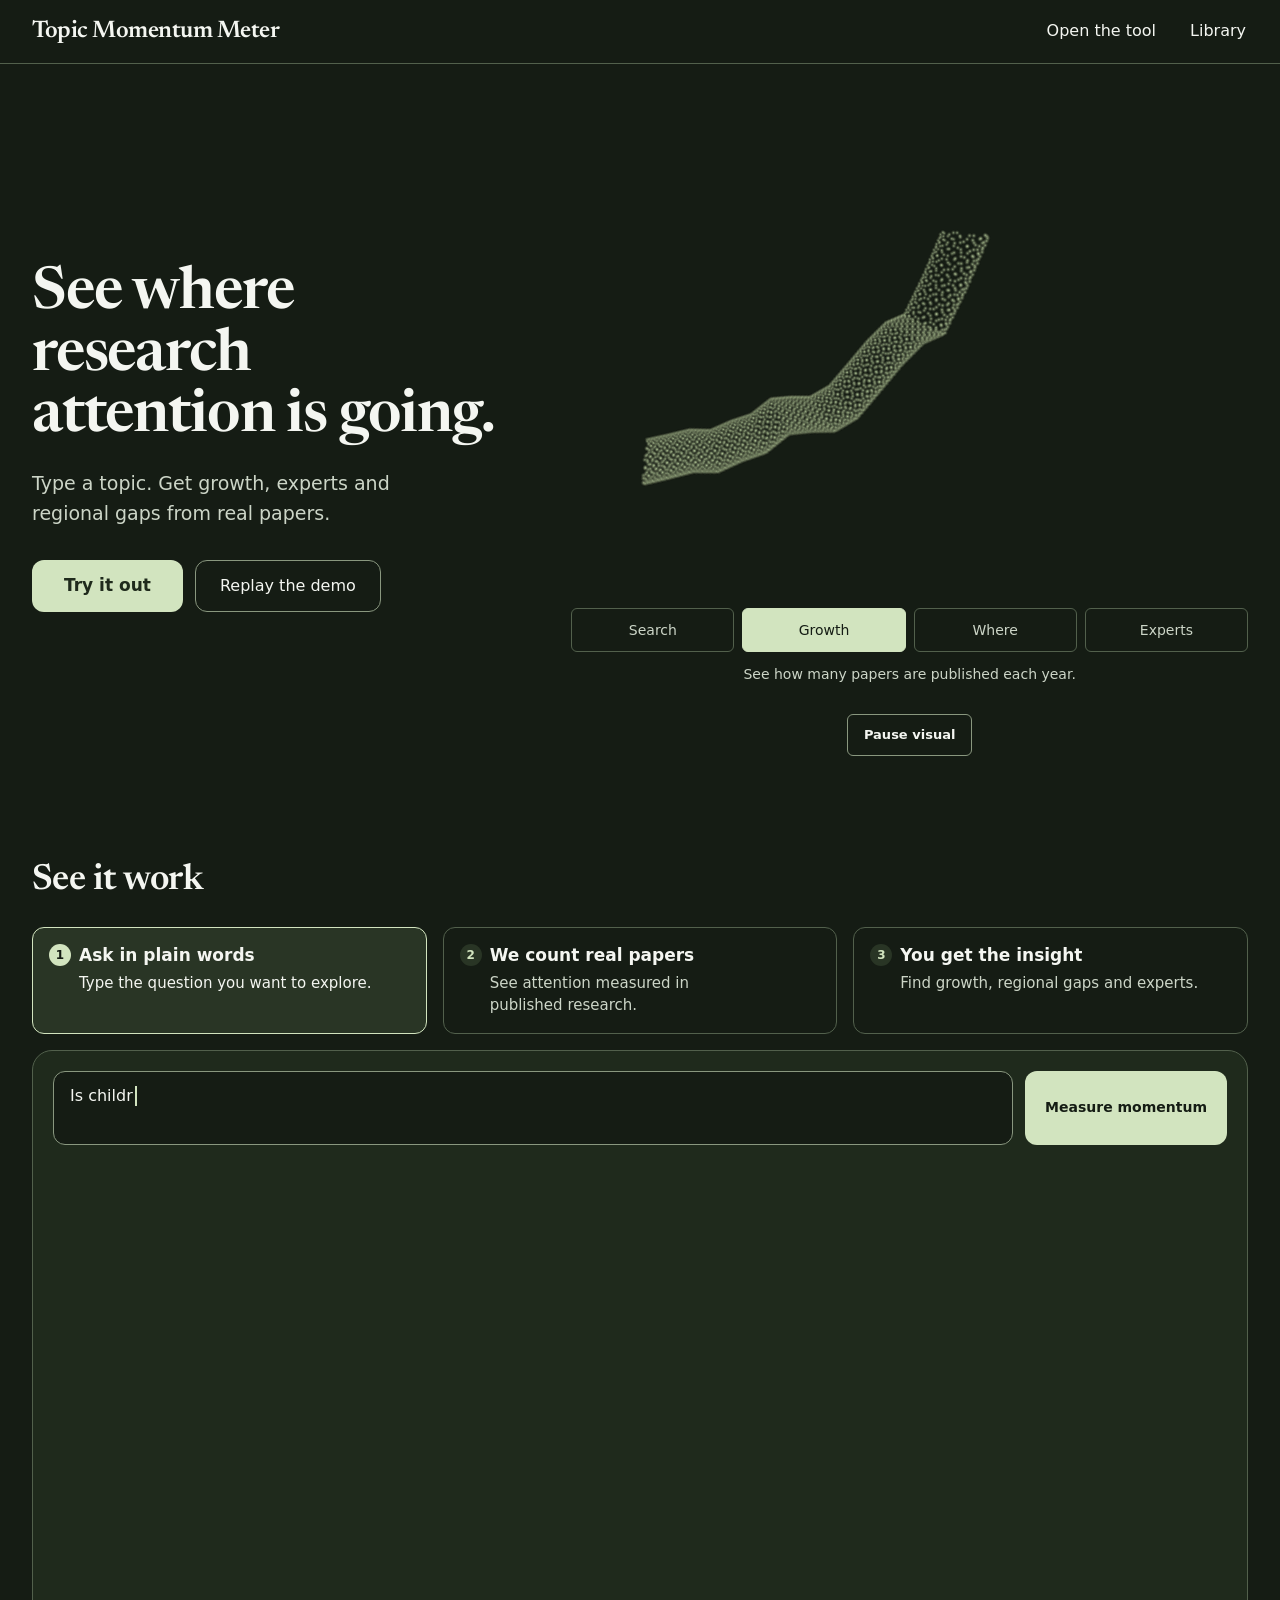
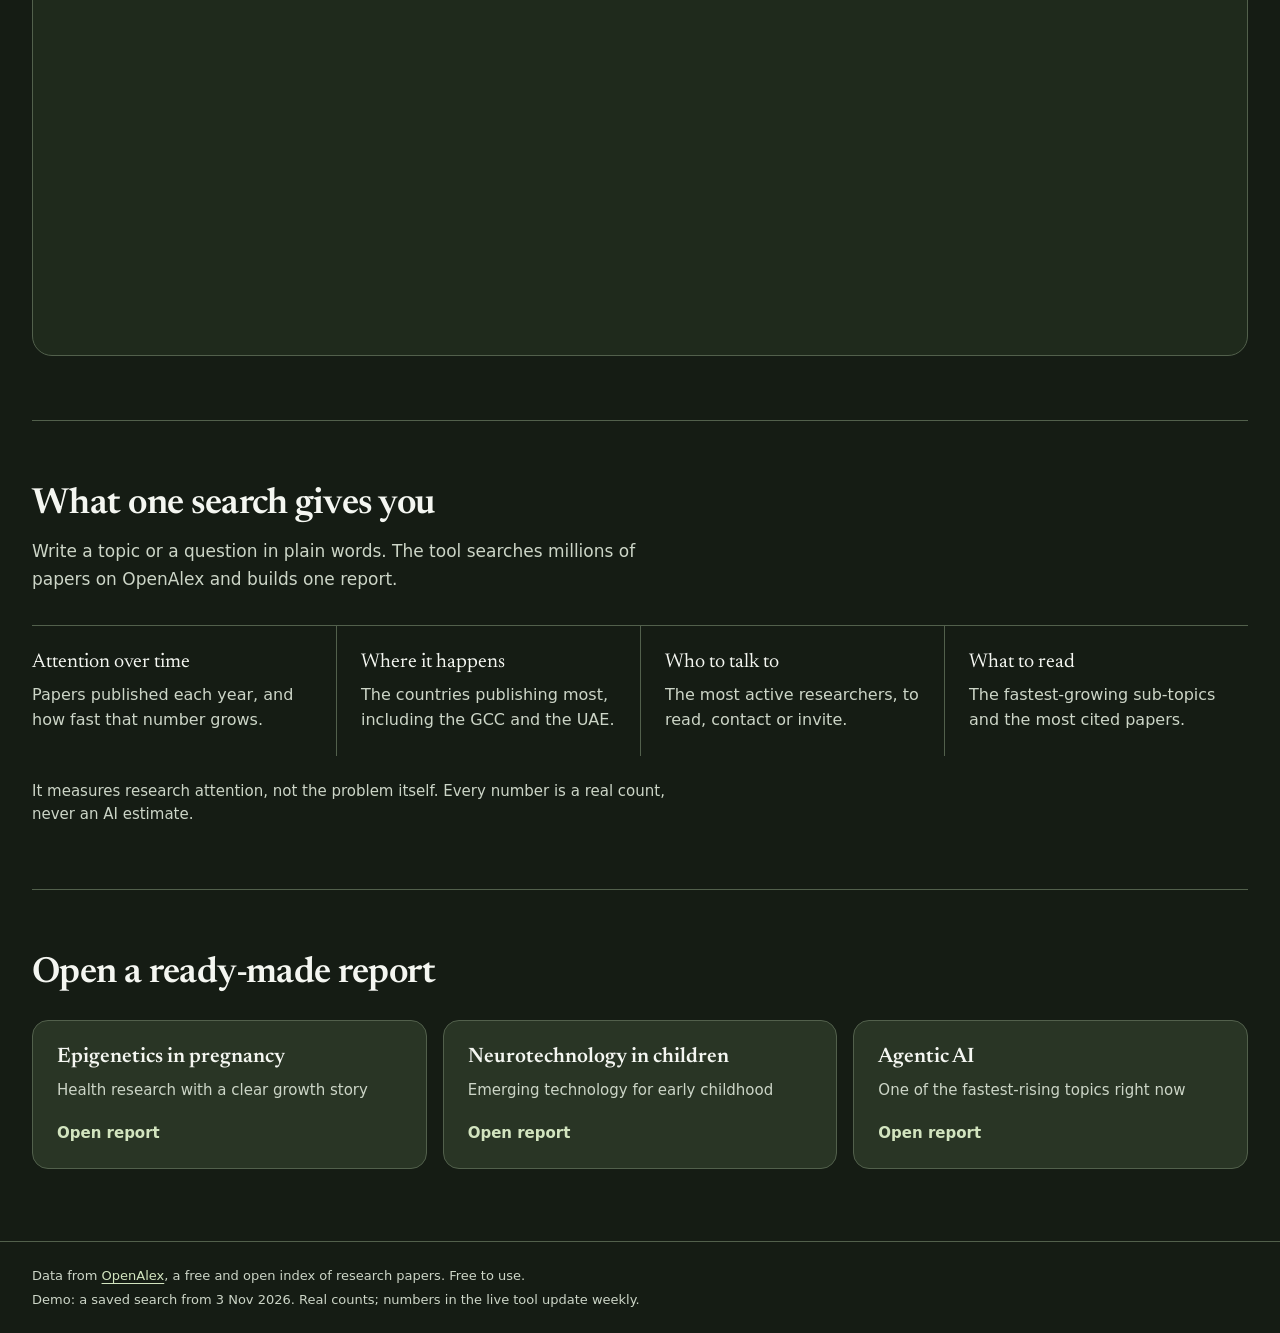
==== commit 2a76209e: "Step 16: checked evidence, grounding, clarification" ====
--- a/site/index.html
+++ b/site/index.html
@@ -3,70 +3,107 @@
 <head>
   <meta charset="utf-8">
   <meta name="viewport" content="width=device-width, initial-scale=1">
-  <meta name="description" content="Explore research trends with Topic Momentum Meter.">
+  <meta name="description" content="Type a research topic in plain words and see, from real papers, whether attention to it is growing, where it is studied and who the experts are.">
   <title>Topic Momentum Meter</title>
+  <script>
+    // Old links pointed reports and the Library at this page. Forward them to the tool before anything renders.
+    (function () {
+      var hash = location.hash || "";
+      if (/^#(?:topic=|q=|library|search|sub=)/.test(hash)) location.replace("app.html" + location.search + hash);
+    })();
+  </script>
   <link rel="preconnect" href="https://fonts.googleapis.com">
   <link rel="preconnect" href="https://fonts.gstatic.com" crossorigin>
   <link href="https://fonts.googleapis.com/css2?family=Newsreader:opsz,wght@6..72,400;6..72,600&display=swap" rel="stylesheet">
   <link rel="stylesheet" href="styles.css">
-  <script defer src="config.js"></script>
-  <script defer src="sample-topic.js"></script>
+  <link rel="stylesheet" href="landing.css">
+  <script defer src="search-presets.js"></script>
+  <script defer src="landing-example.js"></script>
+  <script defer src="demo-report.js"></script>
   <script defer src="map-data.js"></script>
-  <script defer src="search-presets.js"></script>
-  <script defer src="vocabulary.js"></script>
-  <script defer src="spell.js"></script>
-  <script defer src="query-parser.js"></script>
-  <script defer src="map-feedback.js"></script>
-  <script defer src="app.js"></script>
+  <script defer src="landing.js"></script>
 </head>
-<body>
+<body class="landing">
   <a class="skip-link" href="#main">Skip to content</a>
   <header class="topbar">
-    <a class="brand" href="#search">Topic Momentum Meter</a>
-    <nav aria-label="Main navigation"><a href="#search" id="search-nav">Search</a><a href="#library" id="library-nav">Library</a></nav>
+    <a class="brand" href="index.html">Topic Momentum Meter</a>
+    <nav aria-label="Main navigation"><a href="app.html">Open the tool</a><a href="app.html#library">Library</a></nav>
   </header>
   <main id="main" tabindex="-1">
-    <section id="topic-page" aria-labelledby="topic-name">
-      <form novalidate id="search-form" class="search-panel">
-        <div class="search-fields"><label for="topic-input">Describe your research topic <span class="help"><button type="button" class="help-trigger" data-help="search-help" aria-label="About Topic Momentum Meter" aria-controls="search-help" aria-describedby="search-help" aria-expanded="false">?</button><span id="search-help" class="tooltip" role="tooltip" hidden>Write what you're looking for in plain words, like a question to a colleague. For example: "epigenetics in pregnant women since 2020" or "inheritance law for children in the GCC". We pick out the topic, who it's about (children, pregnancy, women, teenagers, students, older adults), places (GCC, Middle East or a country) and years ("since 2020", "last 5 years"). The chips under the box show what we understood: remove a wrong one with ×. Put an exact phrase in "quotes". Places and people match words in titles and abstracts, not where authors work.</span></span><input id="topic-input" name="topic" required autocomplete="off" placeholder="epigenetics in children since 2020" aria-describedby="query-note"></label><button class="primary" type="submit">Measure momentum</button></div>
-        <div id="understood-chips" class="understood-chips" role="group" aria-label="Current search details"></div>
-        <p id="query-note" class="query-note" role="status" hidden></p>
-        <details id="search-options" class="search-options">
-          <summary>Advanced</summary>
-          <div class="options-grid">
-            <div class="option-row"><div class="option-label"><label for="synonyms-input">Synonyms</label><span class="help"><button type="button" class="help-trigger" data-help="synonyms-help" aria-label="About synonyms" aria-controls="synonyms-help" aria-describedby="synonyms-help" aria-expanded="false">?</button><span id="synonyms-help" class="tooltip" role="tooltip" hidden>Other words for the same topic. Papers that use any of them are counted too.</span></span></div><div class="option-body"><input id="synonyms-input" name="synonyms" autocomplete="off" placeholder="Other words for the same topic, separated by commas"><div id="synonym-chips" class="chips" aria-label="Current synonyms"></div><div class="suggestions" id="suggestions"><span>Suggested</span><div id="suggested-synonyms" class="chips"></div></div></div></div>
-            <div class="option-row"><div class="option-label"><span>Must also include</span><span class="help"><button type="button" class="help-trigger" data-help="include-note" aria-label="About additional terms" aria-controls="include-note" aria-describedby="include-note" aria-expanded="false">?</button><span id="include-note" class="tooltip" role="tooltip" hidden>Each group must match. Within a group, any term can match. For example, inheritance + GCC + children. Terms can appear anywhere in the title or abstract; multi-word terms stay together as phrases. Separate alternatives with commas. These presets match words in titles and abstracts, not where the authors work.</span></span></div><div class="option-body include-controls"><div id="include-group-1" class="include-group"><span class="group-joiner" aria-hidden="true">Any of</span><div class="group-field"><input id="include-input" name="include" aria-label="Include group 1" aria-describedby="include-note include-error" autocomplete="off" placeholder="Words, separated by commas"><span id="include-preset-1" class="group-preset" hidden><strong id="include-preset-name-1"></strong><span id="include-preset-count-1" class="group-preset-count"></span><button type="button" id="edit-include-1" class="text-button group-edit">Edit</button></span></div><button id="remove-include-1" class="remove-include" type="button" aria-label="Remove include group 1" title="Remove group">×</button></div><div id="include-group-2" class="include-group" hidden><span class="group-joiner" aria-hidden="true">and any of</span><div class="group-field"><input id="include-input-2" name="include2" aria-label="Include group 2" aria-describedby="include-note include-error" autocomplete="off" placeholder="Words, separated by commas" disabled><span id="include-preset-2" class="group-preset" hidden><strong id="include-preset-name-2"></strong><span id="include-preset-count-2" class="group-preset-count"></span><button type="button" id="edit-include-2" class="text-button group-edit">Edit</button></span></div><button id="remove-include-2" class="remove-include" type="button" aria-label="Remove include group 2" title="Remove group">×</button></div><div id="include-group-3" class="include-group" hidden><span class="group-joiner" aria-hidden="true">and any of</span><div class="group-field"><input id="include-input-3" name="include3" aria-label="Include group 3" aria-describedby="include-note include-error" autocomplete="off" placeholder="Words, separated by commas" disabled><span id="include-preset-3" class="group-preset" hidden><strong id="include-preset-name-3"></strong><span id="include-preset-count-3" class="group-preset-count"></span><button type="button" id="edit-include-3" class="text-button group-edit">Edit</button></span></div><button id="remove-include-3" class="remove-include" type="button" aria-label="Remove include group 3" title="Remove group">×</button></div><div class="include-actions"><span class="include-actions-label">Quick add</span><button class="chip" id="children-preset" type="button">Children 0–9</button><button class="chip" id="middle-east-preset" type="button">Middle East</button><button class="chip" id="gcc-preset" type="button">GCC</button><button id="add-include-group" class="chip add-group" type="button">+ Add another group</button></div><p id="include-limit" class="include-message" hidden>You can use up to three include groups. Remove a group to add another.</p><p id="include-error" class="include-message" role="status" hidden></p></div></div>
-            <div class="option-row"><div class="option-label"><span>Years</span><span class="help"><button type="button" class="help-trigger" data-help="range-help" aria-label="About the year range" aria-controls="range-help" aria-describedby="range-help" aria-expanded="false">?</button><span id="range-help" class="tooltip" role="tooltip" hidden>Leave empty to include papers up to today.</span></span></div><div class="option-body range-controls"><div class="range-fields"><label for="from-input">From<input id="from-input" name="from" type="number" min="2000" step="1" value="2010" required></label><label for="to-input">To<input id="to-input" name="to" type="number" min="2000" step="1" placeholder="Until today"></label></div><div class="range-presets" aria-label="Quick-fill From year"><button type="button" class="chip" data-range-preset="2010">2010</button><button type="button" class="chip" data-range-preset="2020">2020</button><button type="button" class="chip" data-range-preset="2023">2023</button><button type="button" class="chip" data-range-preset="2024">2024</button><button type="button" class="chip" data-range-preset="2025">2025</button></div></div></div>
-          </div>
-        </details>
-      </form>
-      <div id="report-stage" class="t-skel is-revealed">
-        <div class="t-skel-skeleton report-skeleton" aria-hidden="true">
-          <div class="loading-work"><p>This search includes</p><ol id="loading-steps"><li>Counting papers per year</li><li>Finding leading experts</li><li>Mapping countries</li><li>Ranking sub-topics</li></ol><p class="loading-note">The report opens as soon as the data arrives.</p></div>
-        </div>
-        <div class="t-skel-content">
-          <p id="no-results" class="empty-state" role="status" hidden>No papers found for this search. Try a broader topic or remove a detail.</p>
-          <section id="refine-bar" class="refine-bar" aria-label="Narrow down this report" hidden><form id="narrow-form" novalidate><div class="narrow-fields"><label for="narrow-input">Narrow down<input id="narrow-input" autocomplete="off" placeholder="Add a focus, people, place or years" aria-describedby="narrow-help narrow-note"></label><button id="narrow-apply" type="submit">Apply</button></div><p id="narrow-help" class="sr-only">Add words that must also match. Separate alternatives with commas or “and”. Check the chips before applying.</p><div id="narrow-understood" class="understood-chips" role="group" aria-label="Details to add"></div><p id="narrow-note" class="query-note" role="status" hidden></p></form><div id="refine-chips" class="refine-chips" role="group" aria-label="Suggested refinements"></div></section>
-          <div class="report-heading"><div><a id="back-parent" hidden></a><h1 id="topic-name"></h1><p id="topic-meta"></p><p id="understanding-line" class="understanding-line" title="The model reviewed titles, not full papers. Authored geography means at least one author’s listed country matches." hidden></p></div><div class="report-actions"><button id="export-csv" type="button">Export CSV</button><button id="save-report" type="button">Save to My library</button></div></div>
-          <div id="report-content" class="dashboard">
-            <div class="tile hero-tile" id="hero-tile"><section class="panel chart-panel" aria-label="Research activity"><div id="kpis" class="kpi-grid"></div><div class="chart-help"><span class="help"><button type="button" class="help-trigger" data-help="chart-help" aria-label="About the chart" aria-controls="chart-help" aria-describedby="chart-help" aria-expanded="false">?</button><span id="chart-help" class="tooltip" role="tooltip" hidden>Papers published each year. The current year isn’t over, so its line is dashed.</span></span></div><div id="year-chart"></div></section></div>
-            <section class="panel tile momentum-panel" aria-labelledby="momentum-heading"><div class="panel-heading"><h2 id="momentum-heading">Momentum</h2><span class="help"><button class="help-trigger" type="button" data-help="momentum-help" aria-label="About momentum" aria-controls="momentum-help" aria-describedby="momentum-help" aria-expanded="false">?</button><span id="momentum-help" class="tooltip" role="tooltip" hidden>Accelerating means 20% or more a year. Growing is 8 to 20%, Stable is 0 to 8%, Cooling means fewer papers each year.</span></span></div><div id="momentum-gauge" class="momentum-gauge"></div><div id="momentum-segments" class="momentum-segments" aria-label="Momentum scale"></div><p id="momentum-unavailable" hidden>Not enough data</p><p id="headline"></p><button id="copy-headline" class="text-button" type="button">Copy</button></section>
-            <section class="panel tile countries-tile" aria-labelledby="countries-heading"><div class="panel-heading"><h2 id="countries-heading">Countries</h2><span class="help"><button type="button" class="help-trigger" data-help="countries-note" aria-label="About country counts" aria-controls="countries-note" aria-describedby="countries-note" aria-expanded="false">?</button><span id="countries-note" class="tooltip" role="tooltip" hidden></span></span></div><div id="country-map" class="country-map"></div><p class="map-caption">Country positions are approximate. Marker area represents papers; country counts can overlap.</p><div id="countries"></div><p id="regional-counts"></p><button id="countries-toggle" class="text-button" type="button" aria-expanded="false" aria-controls="countries" hidden>Show all</button></section>
-            <section class="panel tile experts-tile" aria-labelledby="experts-heading"><div class="panel-heading"><h2 id="experts-heading">Leading experts</h2><span class="help"><button type="button" class="help-trigger" data-help="experts-note" aria-label="About expert counts" aria-controls="experts-note" aria-describedby="experts-note" aria-expanded="false">?</button><span id="experts-note" class="tooltip" role="tooltip" hidden></span></span></div><p id="experts-source-note" class="source-note" hidden></p><ol id="experts" class="rank-list"></ol><button id="experts-toggle" class="text-button" type="button" aria-expanded="false" aria-controls="experts" hidden>Show all</button></section>
-            <section class="panel tile journals-tile" aria-labelledby="journals-heading"><div class="panel-heading"><h2 id="journals-heading">Top journals</h2><span class="help"><button type="button" class="help-trigger" data-help="journals-note" aria-label="About journal counts" aria-controls="journals-note" aria-describedby="journals-note" aria-expanded="false">?</button><span id="journals-note" class="tooltip" role="tooltip" hidden></span></span></div><p id="journals-source-note" class="source-note" hidden></p><ol id="journals" class="rank-list"></ol><button id="journals-toggle" class="text-button" type="button" aria-expanded="false" aria-controls="journals" hidden>Show all</button></section>
-            <section class="panel tile papers-tile" aria-labelledby="papers-heading"><div class="panel-heading"><h2 id="papers-heading">Most cited papers</h2><span class="help"><button type="button" class="help-trigger" data-help="papers-period" aria-label="About cited papers" aria-controls="papers-period" aria-describedby="papers-period" aria-expanded="false">?</button><span id="papers-period" class="tooltip" role="tooltip" hidden></span></span></div><div id="papers" class="paper-list"></div><button id="papers-toggle" class="text-button" type="button" aria-expanded="false" aria-controls="papers" hidden>Show all</button></section>
-            <section id="topics-section" class="panel tile topics-panel" aria-labelledby="subtopics-heading"><div class="panel-heading"><h2 id="subtopics-heading">Sub-topics</h2><span class="help"><button type="button" class="help-trigger" data-help="subtopics-note" aria-label="About sub-topic comparisons" aria-controls="subtopics-note" aria-describedby="subtopics-note" aria-expanded="false">?</button><span id="subtopics-note" class="tooltip" role="tooltip" hidden></span></span></div><div class="topic-column-heads"><div class="topic-columns" aria-hidden="true"><span>Name</span><span>Papers</span><span id="subtopics-metric">Growth</span></div><div class="topic-columns" aria-hidden="true"><span>Name</span><span>Papers</span><span>Growth</span></div></div><div id="subtopics-panel"><div id="subtopics" class="topics-grid"></div></div></section>
-          </div>
+    <section class="landing-hero" aria-labelledby="landing-title">
+      <div class="hero-copy">
+        <h1 id="landing-title">See where research attention is going.</h1>
+        <p class="landing-lede">Type a topic. Get growth, experts and regional gaps from real papers.</p>
+        <div class="landing-actions">
+          <a class="primary landing-cta" href="app.html#new">Try it out</a>
+          <button type="button" class="landing-replay" id="demo-replay">Replay the demo</button>
         </div>
       </div>
+
+      <figure class="hero-visual" id="hero-visual" aria-label="Research taking shape: search, growth, countries and experts">
+        <div class="particle-stage"><canvas id="research-particles" aria-hidden="true"></canvas></div>
+        <div class="shape-controls" role="group" aria-label="Explore the research shapes">
+          <button type="button" data-shape="search" aria-pressed="true" disabled>Search</button>
+          <button type="button" data-shape="growth" aria-pressed="false" disabled>Growth</button>
+          <button type="button" data-shape="where" aria-pressed="false" disabled>Where</button>
+          <button type="button" data-shape="experts" aria-pressed="false" disabled>Experts</button>
+        </div>
+        <figcaption id="shape-caption">Type a topic or a question in plain words.</figcaption>
+        <button type="button" id="particle-pause" hidden>Pause visual</button>
+      </figure>
     </section>
-    <section id="library-page" aria-labelledby="library-heading" hidden>
-      <h1 id="library-heading" class="sr-only">Library</h1>
-      <div class="library-tabs t-tabs" role="tablist" aria-label="Library"><span class="t-tabs-pill" aria-hidden="true"></span><button id="my-library-tab" type="button" role="tab" aria-selected="true" aria-controls="library-results">My library</button><button id="all-topics-tab" type="button" role="tab" aria-selected="false" aria-controls="library-results">All topics</button></div>
-      <div id="library-results" class="library-layout" role="tabpanel" aria-labelledby="my-library-tab"><aside class="panel field-panel"><h2>Research fields</h2><div id="fields"></div></aside><div class="library-main"><div class="library-tools"><label for="library-search">Search the library <span class="help"><button type="button" class="help-trigger" data-help="library-help" aria-label="About the Library" aria-controls="library-help" aria-describedby="library-help" aria-expanded="false">?</button><span id="library-help" class="tooltip" role="tooltip" hidden>Find a saved topic by name or synonym.</span></span><input id="library-search" type="search" placeholder="Find a topic or synonym"></label><label for="library-sort">Sort by<select id="library-sort"><option value="momentum">Momentum</option><option value="name">Name</option><option value="updated">Last updated</option></select></label></div><p id="library-error" role="status" hidden></p><button id="library-retry" type="button" hidden>Try loading the Library again</button><p id="library-count" role="status"></p><div id="library-table" class="library-table"><div class="library-columns" aria-hidden="true"><span>Name</span><span>Trend</span><span>Growth</span><span></span></div><div id="library-cards"></div></div><p id="library-empty" class="empty-state" hidden>No topics match. Try a different search or choose All fields.</p></div></div>
+
+    <section class="see-work" id="see-work" aria-labelledby="demo-heading">
+      <h2 id="demo-heading">See it work</h2>
+      <div class="demo-layout">
+        <ol class="demo-steps" id="demo-steps" aria-hidden="true">
+          <li data-step="1"><span>1</span><div><strong>Ask in plain words</strong><p>Type the question you want to explore.</p></div></li>
+          <li data-step="2"><span>2</span><div><strong>We count real papers</strong><p>See attention measured in published research.</p></div></li>
+          <li data-step="3"><span>3</span><div><strong>You get the insight</strong><p>Find growth, regional gaps and experts.</p></div></li>
+        </ol>
+      <div class="demo" id="demo-window" role="group" aria-label="A search playing by itself">
+        <div class="demo-search" aria-hidden="true">
+          <div class="demo-input"><span class="demo-question"><span id="demo-typed"></span><i class="demo-caret"></i></span></div>
+          <span class="demo-button">Measure momentum</span>
+        </div>
+        <div class="demo-chips" id="demo-chips" aria-hidden="true"></div>
+        <div class="demo-loading" aria-hidden="true"><span></span><span></span><span></span></div>
+        <div class="demo-report">
+          <p class="demo-title" id="demo-title"></p>
+          <div class="demo-kpis" id="demo-kpis"></div>
+          <div class="demo-chart" id="demo-chart" aria-hidden="true"></div>
+          <ol class="demo-insights" id="demo-insights"></ol>
+        </div>
+        <div class="demo-finale">
+          <a class="primary" href="app.html#new">Now try your own question</a>
+          <a class="demo-open" id="demo-open" href="app.html">Open this full report</a>
+        </div>
+        <noscript><p class="demo-noscript">The demo needs JavaScript. You can still <a href="app.html">open the tool</a>.</p></noscript>
+        <p class="sr-only" id="demo-summary"></p>
+      </div>
+
+      </div>
     </section>
-    <p id="status" class="status" role="status" aria-live="polite" hidden></p>
+
+    <section class="explain" aria-labelledby="explain-heading">
+      <h2 id="explain-heading">What one search gives you</h2>
+      <p class="explain-intro">Write a topic or a question in plain words. The tool searches millions of papers on OpenAlex and builds one report.</p>
+      <dl class="explain-grid">
+        <div><dt>Attention over time</dt><dd>Papers published each year, and how fast that number grows.</dd></div>
+        <div><dt>Where it happens</dt><dd>The countries publishing most, including the GCC and the UAE.</dd></div>
+        <div><dt>Who to talk to</dt><dd>The most active researchers, to read, contact or invite.</dd></div>
+        <div><dt>What to read</dt><dd>The fastest-growing sub-topics and the most cited papers.</dd></div>
+      </dl>
+      <p class="explain-note">It measures research attention, not the problem itself. Every number is a real count, never an AI estimate.</p>
+    </section>
+
+    <section class="landing-examples" aria-labelledby="examples-heading">
+      <h2 id="examples-heading">Open a ready-made report</h2>
+      <div class="example-grid" id="example-grid">
+        <a class="example-card" href="app.html"><strong>Open the tool</strong><span>Search any topic</span></a>
+      </div>
+    </section>
   </main>
-  <footer><p><span id="report-source">Sample data</span><span id="data-notice">Fictional research and illustrative numbers.</span></p><p id="report-freshness"></p></footer>
+  <footer><p>Data from <a href="https://openalex.org" target="_blank" rel="noopener noreferrer">OpenAlex</a>, a free and open index of research papers. Free to use.</p><p id="demo-source"></p></footer>
 </body>
 </html>
--- a/site/styles.css
+++ b/site/styles.css
@@ -514,3 +514,12 @@
 .place-chip{display:inline-flex;max-width:100%;align-items:stretch}
 .place-chip>.chip:first-child{border-radius:6px 0 0 6px;text-align:left;overflow-wrap:anywhere}
 .place-chip>.place-remove{border-radius:0 6px 6px 0;border-left:0;min-width:36px}
+
+/* Checked evidence warnings use the existing accessible text tokens. */
+.evidence-notice{color:var(--text);border-left:2px solid var(--action);padding:8px 12px;margin:12px 0;font-size:.9375rem;line-height:1.5;max-width:72ch;text-wrap:pretty}
+
+/* One question, with native keyboard-accessible choices before a source search. */
+.search-clarification{display:flex;align-items:center;flex-wrap:wrap;gap:8px 12px;margin-block:12px;line-height:1.5}
+.search-clarification[hidden]{display:none}
+.search-clarification button{min-height:44px;padding:8px 14px;white-space:normal;text-align:left}
+.search-clarification button:focus-visible{outline:2px solid var(--action);outline-offset:3px}
--- a/site/landing.css
+++ b/site/landing.css
@@ -0,0 +1,176 @@
+/* Hallmark · v2.0.0 · genre: atmospheric · theme: project system (DESIGN.md, dark bento tokens, Newsreader + system) · signature: Research taking shape, a data-linked particle sculpture · job: try the tool */
+/* critique: one idea per screen (hero = geography, growth and expertise); explanation below in four short definitions; no window chrome, no eyebrows, no invented metrics; every number is saved OpenAlex data. */
+/* waive 62 (scripting off): the demo is built from saved data by script; with scripting off a noscript line links to the tool and every other section is static HTML. */
+
+:root{
+  --landing-card-light:#C0D5A314;
+  --ease-out-strong:cubic-bezier(.23,1,.32,1);
+  --ease-in-out-strong:cubic-bezier(.77,0,.175,1);
+}
+
+.landing main{max-width:1384px;margin:0 auto;padding:0 32px 72px}
+.landing .topbar nav a{font-weight:500}
+
+/* Hero: copy on the left, research taking shape on the right. */
+.landing-hero{position:relative;isolation:isolate;display:grid;grid-template-columns:minmax(0,5fr) minmax(0,7fr);gap:56px;align-items:center;padding:56px 0 72px}
+.hero-copy{min-width:0}
+.landing-hero h1{font-size:clamp(2.5rem,4.6vw,4rem);line-height:1.05;letter-spacing:-.02em;margin:0 0 20px;text-wrap:balance;overflow-wrap:break-word;min-width:0}
+.landing-lede{color:var(--secondary);font-size:1.1875rem;line-height:1.55;max-width:34ch;margin:0 0 32px;text-wrap:pretty}
+.landing-actions{display:flex;align-items:center;gap:12px;flex-wrap:wrap}
+.landing-cta{display:inline-flex;align-items:center;justify-content:center;min-height:52px;padding:0 32px;border-radius:12px;font-size:1.0625rem;font-weight:600;text-decoration:none;transition:transform 160ms var(--ease-out-strong),background-color 160ms ease}
+.landing-replay{background:var(--clear);border:1px solid var(--control-border);color:var(--text);min-height:52px;border-radius:12px;padding:0 24px;font-weight:500;transition:transform 160ms var(--ease-out-strong),background-color 160ms ease}
+.landing-replay:hover{background:var(--soft)}
+.landing-cta:active,.landing-replay:active,.example-card:active{transform:scale(.97)}
+.landing-cta:focus-visible,.landing-replay:focus-visible,.example-card:focus-visible,.demo-finale a:focus-visible{outline:2px solid var(--text);outline-offset:3px;transition:none}
+
+/* The demo: the real product UI, no browser chrome. */
+.demo{min-width:0;display:flex;flex-direction:column;gap:12px;padding:20px;border:1px solid var(--border);border-radius:20px;background:var(--card)}
+.demo-steps{list-style:none;margin:0 0 4px;padding:0;display:grid;grid-template-columns:1fr;grid-template-rows:repeat(3,minmax(0,1fr));gap:16px}
+.demo-steps li{display:flex;align-items:center;gap:8px;font-size:.8125rem;color:var(--secondary);padding:8px 12px;border-radius:12px;border:1px solid var(--border);transition:color 240ms ease,border-color 240ms ease,background-color 240ms ease}
+.demo-steps span{display:grid;place-items:center;flex:none;width:22px;height:22px;border-radius:50%;background:var(--soft);color:var(--action);font-size:.75rem;font-weight:600}
+.demo-steps li.is-active{color:var(--text);border-color:var(--action);background:var(--soft)}
+.demo-steps li.is-active span{background:var(--action);color:var(--page)}
+.demo-search{display:grid;grid-template-columns:minmax(0,1fr) auto;gap:12px}
+.demo-input{min-height:52px;display:flex;align-items:center;padding:0 16px;border:1px solid var(--control-border);border-radius:12px;background:var(--page);font-size:1rem;line-height:1.5;white-space:normal;overflow-wrap:anywhere}
+.demo-caret{display:inline-block;width:2px;height:1.25em;margin-left:2px;background:var(--action);vertical-align:middle}
+.is-done .demo-caret{display:none}
+.demo-button{display:grid;place-items:center;padding:0 20px;border-radius:12px;background:var(--action);color:var(--page);font-weight:600;font-size:.875rem;transition:transform 120ms var(--ease-out-strong)}
+.press .demo-button{transform:scale(.96)}
+.demo-chips{display:flex;flex-wrap:wrap;gap:8px;min-height:30px}
+.demo-chip{display:inline-flex;align-items:center;padding:4px 12px;border:1px solid var(--control-border);border-radius:999px;font-size:.8125rem;white-space:nowrap;transition:opacity 220ms var(--ease-out-strong),transform 220ms var(--ease-out-strong)}
+.demo-loading{display:none;gap:8px}
+.demo-loading span{height:64px;border-radius:12px;background:linear-gradient(90deg,var(--soft),var(--border),var(--soft));background-size:200% 100%;}
+.demo-report{display:flex;flex-direction:column;gap:12px;transition:opacity 360ms var(--ease-out-strong),transform 360ms var(--ease-out-strong)}
+.demo-title{margin:0;font-family:var(--font-display);font-size:1.625rem;line-height:1.15;letter-spacing:-.01em}
+.demo-kpis{display:grid;grid-template-columns:repeat(3,minmax(0,1fr));gap:12px}
+.demo-kpis div{padding:12px 0;min-width:0}
+.demo-kpis span{display:block;font-size:.75rem;color:var(--secondary);white-space:nowrap;overflow:hidden;text-overflow:ellipsis}
+.demo-kpis strong{display:block;font-family:var(--font-display);font-weight:400;font-size:1.625rem;font-variant-numeric:tabular-nums;margin-top:2px}
+.demo-chart svg{display:block;width:100%;height:auto}
+.demo-line{fill:none;stroke:var(--chart);stroke-width:2.5;stroke-linejoin:round;stroke-linecap:round}
+.demo-partial{stroke-dasharray:5 5;opacity:.7}
+.demo-area{fill:var(--chart);opacity:.12}
+.demo-axis text{fill:var(--secondary);font-size:12px}
+.demo-insights{list-style:none;margin:0;padding:0;display:grid;gap:8px}
+.demo-insights li{display:flex;gap:12px;align-items:baseline;padding:12px 0;border-top:1px solid var(--border);font-size:.9375rem;line-height:1.45;transition:opacity 300ms var(--ease-out-strong),transform 300ms var(--ease-out-strong)}
+.demo-insights span{flex:none;min-width:96px;font-size:.8125rem;color:var(--secondary)}
+.demo-finale{display:flex;flex-wrap:wrap;align-items:center;gap:16px;margin-top:4px;transition:opacity 360ms var(--ease-out-strong),transform 360ms var(--ease-out-strong)}
+.demo-finale .primary{display:inline-flex;align-items:center;min-height:48px;padding:0 24px;border-radius:12px;text-decoration:none;font-weight:600}
+.demo-open{color:var(--text);font-size:.9375rem}
+.demo-noscript{margin:0;color:var(--secondary)}
+
+/* Hidden states apply only while the script is playing, so the finished result is the default. */
+.is-playing:not(.show-chips) .demo-chips{visibility:hidden}
+.is-playing .demo-chip:not(.is-in){opacity:0;transform:translateY(6px)}
+.is-playing.show-loading .demo-loading{display:grid;grid-template-columns:repeat(3,minmax(0,1fr))}
+.is-playing:not(.show-report) .demo-report{opacity:0;transform:translateY(10px)}
+.is-playing .demo-line:not(.demo-partial){stroke-dasharray:1;stroke-dashoffset:1}
+.is-playing.show-report .demo-line:not(.demo-partial){stroke-dashoffset:0;transition:stroke-dashoffset 1200ms var(--ease-in-out-strong) 200ms}
+.is-playing:not(.show-report) .demo-partial,.is-playing:not(.show-report) .demo-area{opacity:0}
+.is-playing.show-report .demo-partial{transition:opacity 300ms ease-out 1400ms}
+.is-playing.show-report .demo-area{transition:opacity 500ms ease-out 1200ms}
+.is-playing .demo-insights li:not(.is-in){opacity:0;transform:translateX(-8px)}
+.is-playing:not(.show-finale) .demo-finale{opacity:0;transform:translateY(6px);pointer-events:none}
+
+/* Explanation: four short definitions, one idea. */
+.explain{padding:64px 0;border-top:1px solid var(--border)}
+.explain h2,.landing-examples h2{font-size:clamp(1.75rem,3vw,2.25rem);line-height:1.15;letter-spacing:-.015em;margin:0 0 12px;text-wrap:balance}
+.explain-intro{color:var(--secondary);font-size:1.0625rem;line-height:1.6;max-width:60ch;margin:0 0 32px}
+.explain-grid{display:grid;grid-template-columns:repeat(4,minmax(0,1fr));gap:0;margin:0;border-top:1px solid var(--border)}
+.explain-grid div{padding:24px 24px 24px 0;min-width:0}
+.explain-grid div+div{padding-left:24px;border-left:1px solid var(--border)}
+.explain-grid dt{font-family:var(--font-display);font-size:1.25rem;line-height:1.25;margin-bottom:8px}
+.explain-grid dd{margin:0;color:var(--secondary);font-size:1rem;line-height:1.55}
+.explain-note{margin:24px 0 0;font-size:.9375rem;color:var(--secondary);max-width:70ch}
+
+/* Ready-made reports, with a soft light that follows the pointer. */
+.landing-examples{padding:64px 0 0;border-top:1px solid var(--border)}
+.landing-examples h2{margin-bottom:24px}
+.example-grid{display:grid;grid-template-columns:repeat(3,minmax(0,1fr));gap:16px}
+.example-card{position:relative;isolation:isolate;overflow:hidden;display:flex;flex-direction:column;gap:8px;padding:24px;border:1px solid var(--border);border-radius:16px;background:var(--soft);color:var(--text);text-decoration:none;transition:border-color 200ms ease,transform 160ms var(--ease-out-strong)}
+.example-card::after{content:"";position:absolute;inset:0;z-index:-1;pointer-events:none;background:radial-gradient(240px circle at var(--x,50%) var(--y,50%),var(--landing-card-light),var(--clear) 70%);opacity:0;transition:opacity 200ms ease}
+.example-card:hover{border-color:var(--control-border)}
+.example-card:hover::after{opacity:1}
+.example-card strong{font-family:var(--font-display);font-size:1.3125rem;font-weight:600;line-height:1.25}
+.example-card span{color:var(--secondary);font-size:.9375rem}
+.example-card em{margin-top:12px;font-style:normal;color:var(--action);font-size:.9375rem;font-weight:600}
+.landing footer{max-width:1384px}
+
+@media(max-width:1000px){
+  .landing-hero{grid-template-columns:1fr;gap:32px;padding:40px 0 56px}
+  .landing-lede{max-width:46ch}
+  .explain-grid{grid-template-columns:repeat(2,minmax(0,1fr))}
+  .explain-grid div:nth-child(3){padding-left:0;border-left:0}
+  .explain-grid div:nth-child(n+3){border-top:1px solid var(--border)}
+  .example-grid{grid-template-columns:1fr}
+}
+@media(max-width:600px){
+  .landing main{padding:0 16px 48px}
+  .landing-hero h1{font-size:2.375rem}
+  .demo{padding:16px}
+  .demo-steps{grid-template-columns:1fr}
+  .demo-search{grid-template-columns:1fr}
+  .demo-button{min-height:44px}
+  .demo-input{white-space:normal;padding:12px 16px}
+  .demo-kpis strong{font-size:1.25rem}
+  .demo-insights li{flex-direction:column;gap:2px}
+  .explain-grid{grid-template-columns:1fr}
+  .explain-grid div,.explain-grid div+div{padding:20px 0;border-left:0}
+  .explain-grid div+div{border-top:1px solid var(--border)}
+}
+@media(prefers-reduced-motion:reduce){
+  .landing *{transition:none!important;animation:none!important}
+}
+/* Research taking shape: a canvas stage independent of report surfaces. */
+.hero-visual{position:relative;min-width:0;margin:0}
+.particle-stage{aspect-ratio:1 / 1;max-height:480px}
+.hero-visual canvas{display:block;width:100%;height:100%}
+.hero-visual figcaption{color:var(--secondary);font-size:.875rem;line-height:1.5;min-height:3em;margin:12px 0 0;text-align:center;text-wrap:pretty}
+#particle-pause{display:block;margin:8px auto 0;background:var(--clear);color:var(--text);border:1px solid var(--control-border);font-size:.8125rem}
+#particle-pause:focus-visible,.shape-controls button:focus-visible{outline:2px solid var(--action);outline-offset:3px;transition:none}
+.see-work{padding:32px 0 64px}
+.see-work h2{font-size:clamp(1.75rem,3vw,2.25rem);line-height:1.2;letter-spacing:-.015em;margin:0 0 24px}
+.demo-layout{display:grid;grid-template-columns:minmax(0,1fr);gap:16px;align-items:stretch}
+.demo-steps{margin:0;grid-template-columns:repeat(3,minmax(0,1fr));grid-template-rows:auto}
+.demo-steps li{padding:16px;align-items:flex-start}
+.demo-steps strong{display:block;font-size:1.0625rem;font-weight:600;color:var(--text);line-height:1.4}
+.demo-steps p{margin:4px 0 0;font-size:.9375rem;line-height:1.5;text-wrap:pretty}
+.demo-steps li.is-active{border-color:var(--action)}
+.demo-question{display:block;min-width:0;min-height:3em;width:100%}
+.demo-input{padding:12px 16px;align-items:flex-start}
+.demo-kpis span{white-space:normal;overflow:visible;text-overflow:clip;line-height:1.5}
+@media(max-width:1000px){
+  .landing-hero{grid-template-columns:minmax(0,1fr) minmax(0,1fr);gap:24px}
+}
+@media(max-width:700px){
+  .landing-hero{grid-template-columns:minmax(0,1fr)}
+  .hero-visual{width:100%;max-width:480px;justify-self:center}
+  .demo-layout{grid-template-columns:minmax(0,1fr)}
+  .demo-steps{grid-template-columns:repeat(3,minmax(0,1fr));grid-template-rows:auto;gap:8px}
+  .demo-steps li{padding:12px 8px;display:block}
+  .demo-steps span{margin-bottom:8px}
+  .demo-steps strong{font-size:.8125rem}
+  .demo-steps p{font-size:.8125rem}
+}
+@media(prefers-reduced-motion:reduce){
+  #particle-pause{display:none}
+  .landing :active{transform:none}
+}
+
+/* Keep the demo evidence flat within its one report surface. */
+
+@media(hover:hover) and (pointer:fine){.landing-replay:hover{background:var(--soft)}}
+
+.shape-controls{display:grid;grid-template-columns:repeat(4,minmax(0,1fr));gap:8px;margin-top:8px}
+.shape-controls button{min-height:44px;min-width:44px;padding:8px 4px;font-size:.875rem;font-weight:400;color:var(--secondary);background:var(--clear);border:1px solid var(--border)}
+.shape-controls button[aria-pressed=true]{color:var(--page);background:var(--action);border-color:var(--action)}
+.shape-controls button:disabled{color:var(--secondary);background:var(--soft);border-color:var(--border);cursor:default}
+#particle-pause[hidden]{display:none}
+
+@media(max-width:600px){
+  .demo-steps{grid-template-columns:minmax(0,1fr);gap:12px}
+  .demo-steps li{display:flex;gap:12px;padding:16px}
+  .demo-steps span{margin-bottom:0}
+  .demo-steps strong{font-size:1rem}
+  .demo-steps p{font-size:.9375rem}
+}
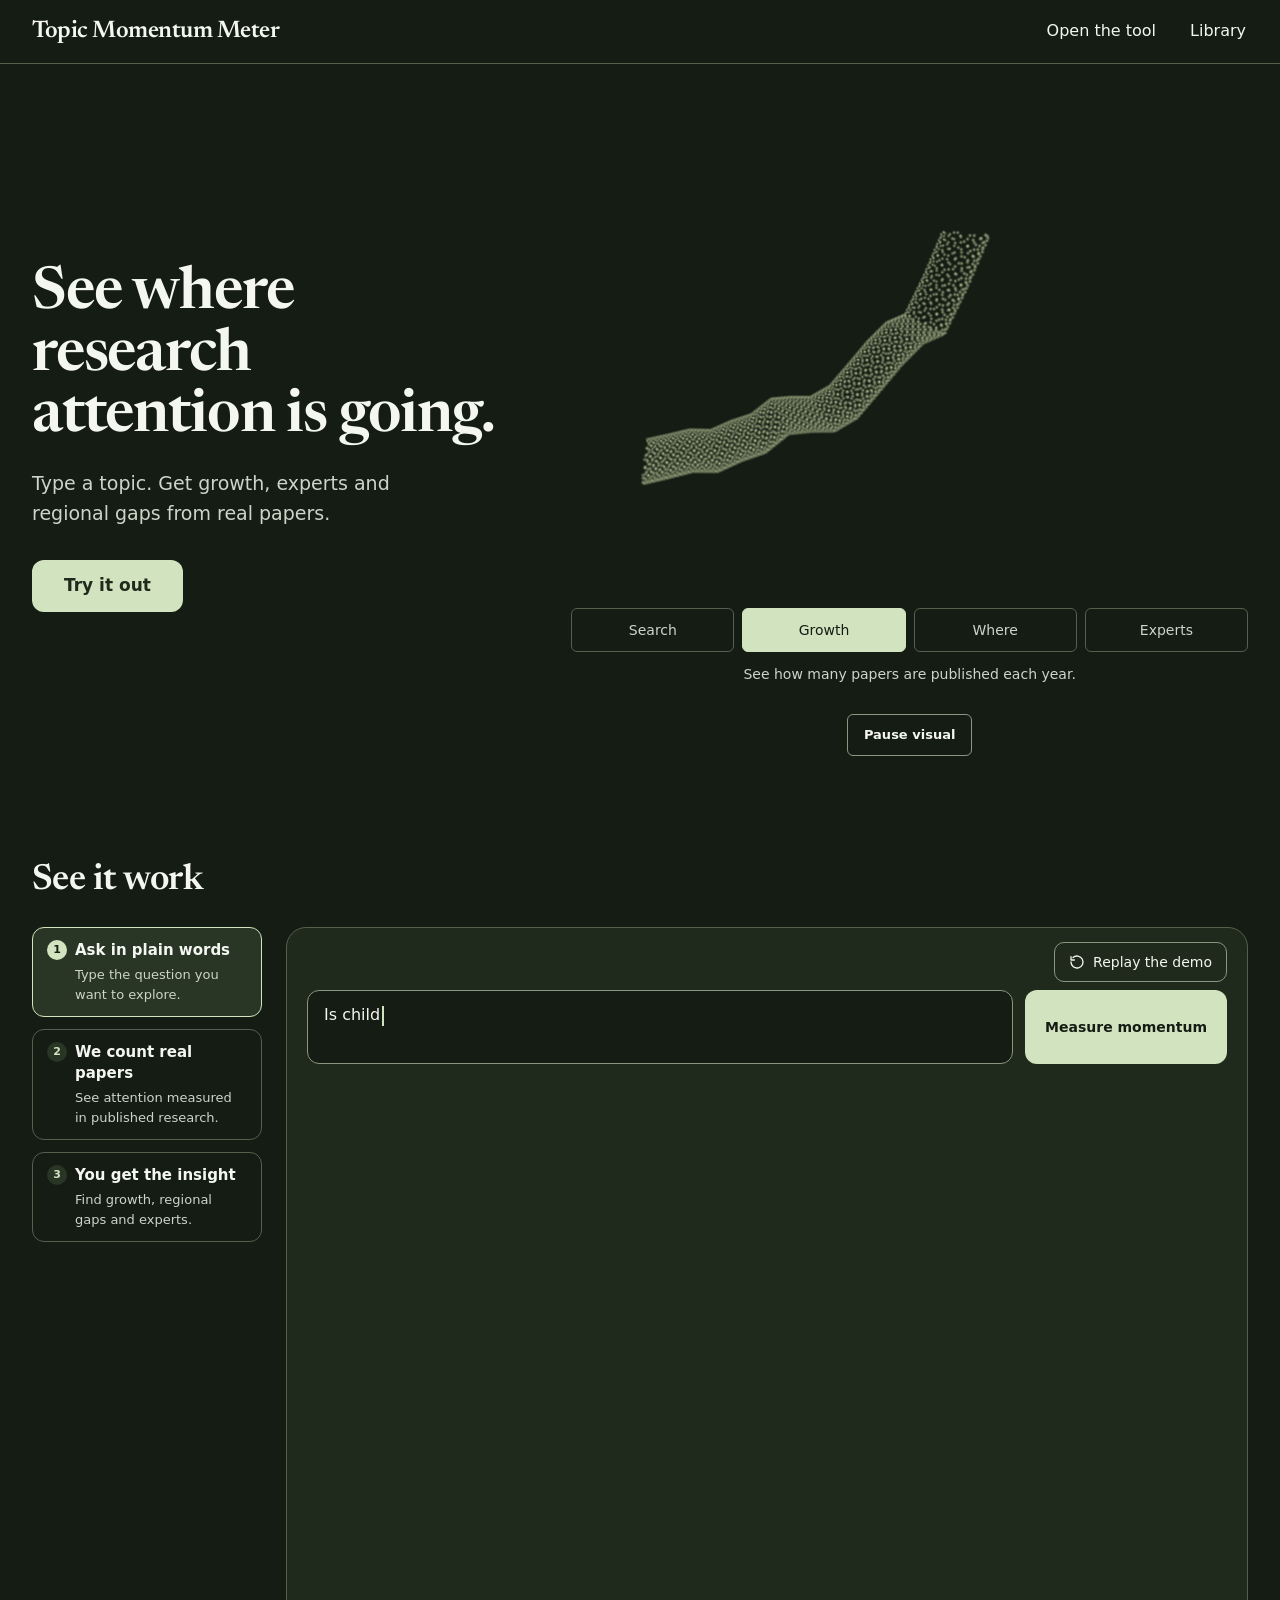
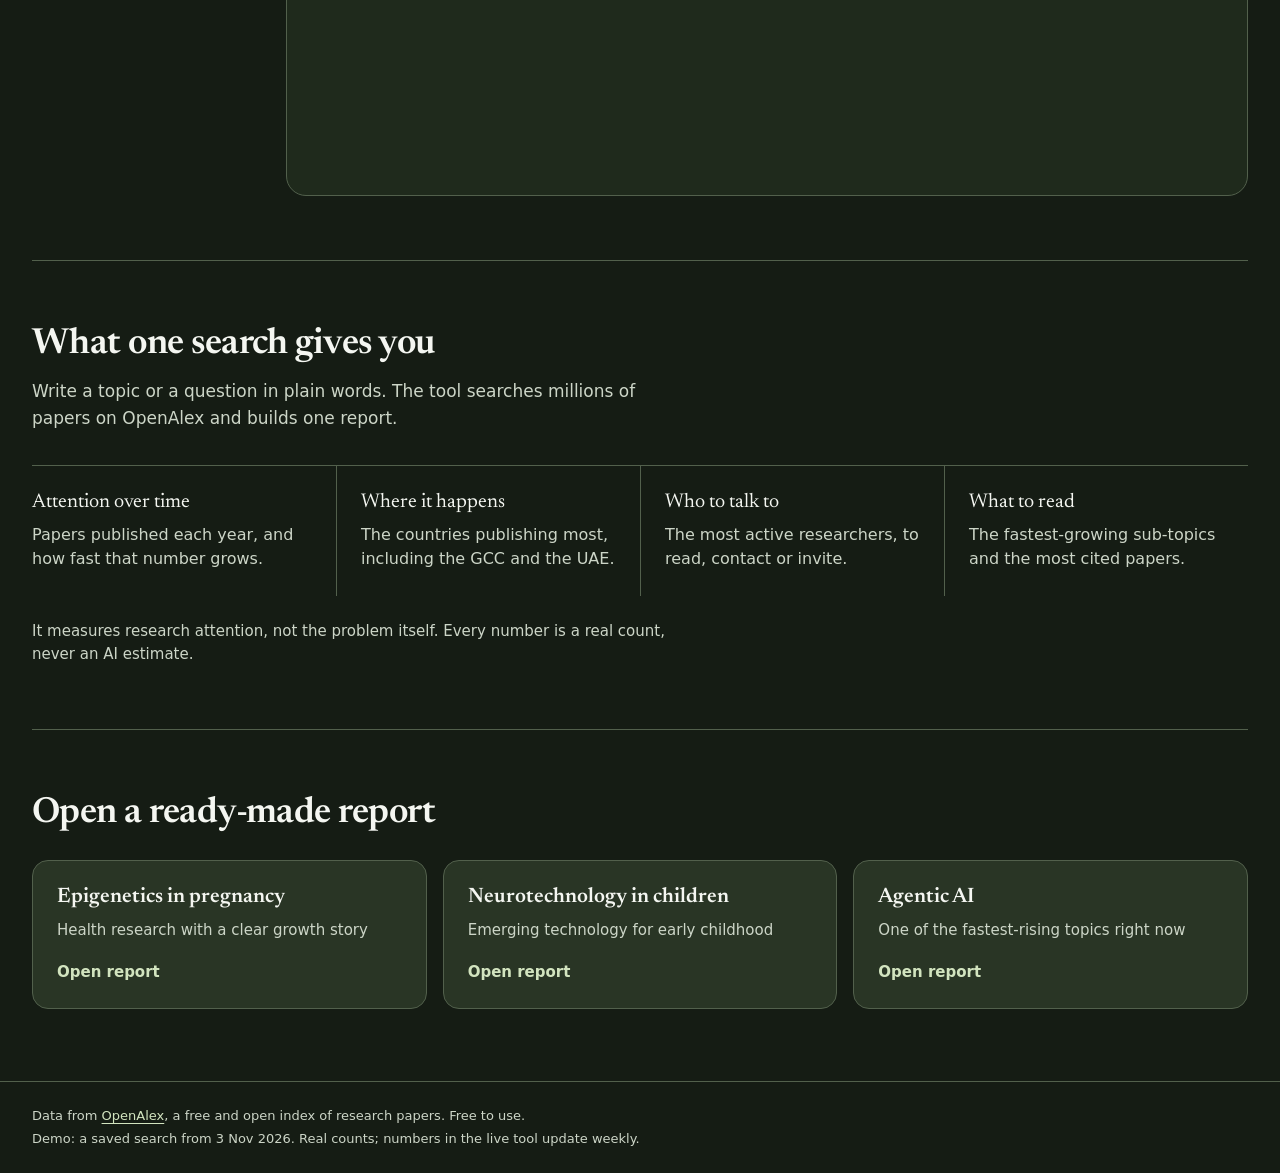
==== commit b2f27ff9: "Switch AI to OpenAI, single example button, replay button in demo, security audit" ====
--- a/site/index.html
+++ b/site/index.html
@@ -36,7 +36,6 @@
         <p class="landing-lede">Type a topic. Get growth, experts and regional gaps from real papers.</p>
         <div class="landing-actions">
           <a class="primary landing-cta" href="app.html#new">Try it out</a>
-          <button type="button" class="landing-replay" id="demo-replay">Replay the demo</button>
         </div>
       </div>
 
@@ -62,6 +61,7 @@
           <li data-step="3"><span>3</span><div><strong>You get the insight</strong><p>Find growth, regional gaps and experts.</p></div></li>
         </ol>
       <div class="demo" id="demo-window" role="group" aria-label="A search playing by itself">
+        <div class="demo-bar"><button type="button" class="demo-replay" id="demo-replay"><svg viewBox="0 0 24 24" width="16" height="16" fill="none" stroke="currentColor" stroke-width="2" stroke-linecap="round" stroke-linejoin="round" aria-hidden="true"><path d="M3 12a9 9 0 1 0 3-6.7"/><path d="M3 4v5h5"/></svg><span>Replay the demo</span></button></div>
         <div class="demo-search" aria-hidden="true">
           <div class="demo-input"><span class="demo-question"><span id="demo-typed"></span><i class="demo-caret"></i></span></div>
           <span class="demo-button">Measure momentum</span>
--- a/site/styles.css
+++ b/site/styles.css
@@ -523,3 +523,37 @@
 .search-clarification[hidden]{display:none}
 .search-clarification button{min-height:44px;padding:8px 14px;white-space:normal;text-align:left}
 .search-clarification button:focus-visible{outline:2px solid var(--action);outline-offset:3px}
+
+/* Place labels remain readable with their remove target at phone width. */
+.place-chip{max-width:100%;min-width:0;align-items:stretch}.place-chip>.chip{min-width:0;white-space:normal;overflow-wrap:anywhere;text-align:left;min-height:44px}.place-chip>.place-remove{flex:none;min-width:44px;min-height:44px}
+
+.search-progress { margin: 12px 0 0; }
+.search-progress-track { height: 8px; border-radius: 999px; background: rgba(127,127,127,.25); overflow: hidden; }
+.search-progress-fill { height: 100%; width: 0; border-radius: 999px; background: currentColor; opacity: .85; transition: width .3s ease; }
+.search-progress-label { margin: 6px 0 0; font-size: .85rem; opacity: .8; }
+@media (prefers-reduced-motion: reduce) { .search-progress-fill { transition: none; } }
+
+.place-choice{display:flex;flex-wrap:wrap;align-items:center;gap:6px 10px;width:100%;margin:4px 0;padding:8px 10px;border:1px solid currentColor;border-radius:8px;border-color:rgba(127,127,127,.45)}
+.place-choice-question{font-size:.875rem}
+.place-choice .place-option{min-height:36px}
+.place-choice .place-option.is-selected{font-weight:600;background:rgba(127,127,127,.28);border-color:currentColor;cursor:default}
+.place-choice .place-option:not(.is-selected){opacity:.85;border-style:dashed}
+
+.scope-row{display:flex;flex-wrap:wrap;align-items:flex-end;gap:12px 24px;margin:12px 0 0}
+.scope-place{display:flex;flex-direction:column;gap:4px;font-size:.875rem}
+.scope-place select{min-height:40px;min-width:220px;max-width:100%}
+.scope-years{display:flex;flex-wrap:wrap;align-items:flex-end;gap:8px 14px}
+.scope-years-title{font-size:.875rem;align-self:center}
+.scope-years .range-controls{display:flex;flex-wrap:wrap;align-items:flex-end;gap:8px 14px;margin:0;padding:0}
+.scope-years .range-fields{display:flex;gap:10px}
+
+.scope-place select{width:240px}
+.scope-row{align-items:flex-end}
+
+.scope-ai{display:flex;align-items:center;gap:8px;min-height:40px;font-size:.875rem;cursor:pointer}
+.scope-ai input{width:18px;height:18px}
+.scope-ai small{opacity:.75}
+
+.examples{display:flex;flex-wrap:wrap;align-items:center;gap:6px 8px;margin:10px 0 2px}
+.examples-title{font-size:13px;color:var(--muted,#667);margin-right:2px}
+.examples .chip{cursor:pointer}
--- a/site/landing.css
+++ b/site/landing.css
@@ -1,6 +1,7 @@
 /* Hallmark · v2.0.0 · genre: atmospheric · theme: project system (DESIGN.md, dark bento tokens, Newsreader + system) · signature: Research taking shape, a data-linked particle sculpture · job: try the tool */
 /* critique: one idea per screen (hero = geography, growth and expertise); explanation below in four short definitions; no window chrome, no eyebrows, no invented metrics; every number is saved OpenAlex data. */
 /* waive 62 (scripting off): the demo is built from saved data by script; with scripting off a noscript line links to the tool and every other section is static HTML. */
+/* waive 24b (demo steps): the requested 12px 14px padding keeps the 230px column compact without crowding its text. */
 
 :root{
   --landing-card-light:#C0D5A314;
@@ -18,18 +19,30 @@
 .landing-lede{color:var(--secondary);font-size:1.1875rem;line-height:1.55;max-width:34ch;margin:0 0 32px;text-wrap:pretty}
 .landing-actions{display:flex;align-items:center;gap:12px;flex-wrap:wrap}
 .landing-cta{display:inline-flex;align-items:center;justify-content:center;min-height:52px;padding:0 32px;border-radius:12px;font-size:1.0625rem;font-weight:600;text-decoration:none;transition:transform 160ms var(--ease-out-strong),background-color 160ms ease}
-.landing-replay{background:var(--clear);border:1px solid var(--control-border);color:var(--text);min-height:52px;border-radius:12px;padding:0 24px;font-weight:500;transition:transform 160ms var(--ease-out-strong),background-color 160ms ease}
-.landing-replay:hover{background:var(--soft)}
-.landing-cta:active,.landing-replay:active,.example-card:active{transform:scale(.97)}
-.landing-cta:focus-visible,.landing-replay:focus-visible,.example-card:focus-visible,.demo-finale a:focus-visible{outline:2px solid var(--text);outline-offset:3px;transition:none}
+.demo-bar{display:flex;justify-content:flex-end;margin:-6px 0 -4px}
+.demo-replay{display:inline-flex;align-items:center;gap:8px;background:var(--clear);border:1px solid var(--control-border);color:var(--text);min-height:40px;border-radius:10px;padding:0 14px;font-size:.875rem;font-weight:500;cursor:pointer;transition:transform 160ms var(--ease-out-strong),background-color 160ms ease}
+.demo-replay:hover{background:var(--soft)}
+.landing-cta:active,.demo-replay:active,.example-card:active{transform:scale(.97)}
+.landing-cta:focus-visible,.demo-replay:focus-visible,.example-card:focus-visible,.demo-finale a:focus-visible{outline:2px solid var(--text);outline-offset:3px;transition:none}
 
 /* The demo: the real product UI, no browser chrome. */
-.demo{min-width:0;display:flex;flex-direction:column;gap:12px;padding:20px;border:1px solid var(--border);border-radius:20px;background:var(--card)}
-.demo-steps{list-style:none;margin:0 0 4px;padding:0;display:grid;grid-template-columns:1fr;grid-template-rows:repeat(3,minmax(0,1fr));gap:16px}
-.demo-steps li{display:flex;align-items:center;gap:8px;font-size:.8125rem;color:var(--secondary);padding:8px 12px;border-radius:12px;border:1px solid var(--border);transition:color 240ms ease,border-color 240ms ease,background-color 240ms ease}
-.demo-steps span{display:grid;place-items:center;flex:none;width:22px;height:22px;border-radius:50%;background:var(--soft);color:var(--action);font-size:.75rem;font-weight:600}
+.demo-layout{display:grid;grid-template-columns:minmax(0,1fr);gap:16px;align-items:start}
+.demo-steps{list-style:none;margin:0;padding:0;min-width:0;display:grid;grid-template-columns:repeat(3,minmax(0,1fr));gap:12px;align-content:start}
+.demo-steps li{display:flex;align-items:flex-start;gap:8px;min-width:0;padding:12px 14px;border-radius:12px;border:1px solid var(--border);color:var(--secondary);transition:color 240ms var(--ease-out-strong),border-color 240ms var(--ease-out-strong),background-color 240ms var(--ease-out-strong)}
+.demo-steps li>div{min-width:0}
+.demo-steps span{display:grid;place-items:center;flex:none;width:20px;height:20px;border-radius:50%;background:var(--soft);color:var(--action);font-size:.6875rem;font-weight:600}
+.demo-steps strong{display:block;color:var(--text);font-size:.9375rem;font-weight:600;line-height:1.4}
+.demo-steps p{margin:4px 0 0;color:var(--secondary);font-size:.8125rem;line-height:1.5;text-wrap:pretty}
 .demo-steps li.is-active{color:var(--text);border-color:var(--action);background:var(--soft)}
 .demo-steps li.is-active span{background:var(--action);color:var(--page)}
+@media(min-width:1024px){
+  .demo-layout{grid-template-columns:230px minmax(0,1fr);gap:24px}
+  .demo-steps{grid-template-columns:minmax(0,1fr)}
+}
+@media(max-width:600px){
+  .demo-steps{grid-template-columns:minmax(0,1fr)}
+}
+.demo{min-width:0;display:flex;flex-direction:column;gap:12px;padding:20px;border:1px solid var(--border);border-radius:20px;background:var(--card)}
 .demo-search{display:grid;grid-template-columns:minmax(0,1fr) auto;gap:12px}
 .demo-input{min-height:52px;display:flex;align-items:center;padding:0 16px;border:1px solid var(--control-border);border-radius:12px;background:var(--page);font-size:1rem;line-height:1.5;white-space:normal;overflow-wrap:anywhere}
 .demo-caret{display:inline-block;width:2px;height:1.25em;margin-left:2px;background:var(--action);vertical-align:middle}
@@ -108,7 +121,6 @@
   .landing main{padding:0 16px 48px}
   .landing-hero h1{font-size:2.375rem}
   .demo{padding:16px}
-  .demo-steps{grid-template-columns:1fr}
   .demo-search{grid-template-columns:1fr}
   .demo-button{min-height:44px}
   .demo-input{white-space:normal;padding:12px 16px}
@@ -130,12 +142,6 @@
 #particle-pause:focus-visible,.shape-controls button:focus-visible{outline:2px solid var(--action);outline-offset:3px;transition:none}
 .see-work{padding:32px 0 64px}
 .see-work h2{font-size:clamp(1.75rem,3vw,2.25rem);line-height:1.2;letter-spacing:-.015em;margin:0 0 24px}
-.demo-layout{display:grid;grid-template-columns:minmax(0,1fr);gap:16px;align-items:stretch}
-.demo-steps{margin:0;grid-template-columns:repeat(3,minmax(0,1fr));grid-template-rows:auto}
-.demo-steps li{padding:16px;align-items:flex-start}
-.demo-steps strong{display:block;font-size:1.0625rem;font-weight:600;color:var(--text);line-height:1.4}
-.demo-steps p{margin:4px 0 0;font-size:.9375rem;line-height:1.5;text-wrap:pretty}
-.demo-steps li.is-active{border-color:var(--action)}
 .demo-question{display:block;min-width:0;min-height:3em;width:100%}
 .demo-input{padding:12px 16px;align-items:flex-start}
 .demo-kpis span{white-space:normal;overflow:visible;text-overflow:clip;line-height:1.5}
@@ -145,12 +151,6 @@
 @media(max-width:700px){
   .landing-hero{grid-template-columns:minmax(0,1fr)}
   .hero-visual{width:100%;max-width:480px;justify-self:center}
-  .demo-layout{grid-template-columns:minmax(0,1fr)}
-  .demo-steps{grid-template-columns:repeat(3,minmax(0,1fr));grid-template-rows:auto;gap:8px}
-  .demo-steps li{padding:12px 8px;display:block}
-  .demo-steps span{margin-bottom:8px}
-  .demo-steps strong{font-size:.8125rem}
-  .demo-steps p{font-size:.8125rem}
 }
 @media(prefers-reduced-motion:reduce){
   #particle-pause{display:none}
@@ -159,7 +159,7 @@
 
 /* Keep the demo evidence flat within its one report surface. */
 
-@media(hover:hover) and (pointer:fine){.landing-replay:hover{background:var(--soft)}}
+@media(hover:hover) and (pointer:fine){.demo-replay:hover{background:var(--soft)}}
 
 .shape-controls{display:grid;grid-template-columns:repeat(4,minmax(0,1fr));gap:8px;margin-top:8px}
 .shape-controls button{min-height:44px;min-width:44px;padding:8px 4px;font-size:.875rem;font-weight:400;color:var(--secondary);background:var(--clear);border:1px solid var(--border)}
@@ -167,10 +167,3 @@
 .shape-controls button:disabled{color:var(--secondary);background:var(--soft);border-color:var(--border);cursor:default}
 #particle-pause[hidden]{display:none}
 
-@media(max-width:600px){
-  .demo-steps{grid-template-columns:minmax(0,1fr);gap:12px}
-  .demo-steps li{display:flex;gap:12px;padding:16px}
-  .demo-steps span{margin-bottom:0}
-  .demo-steps strong{font-size:1rem}
-  .demo-steps p{font-size:.9375rem}
-}
